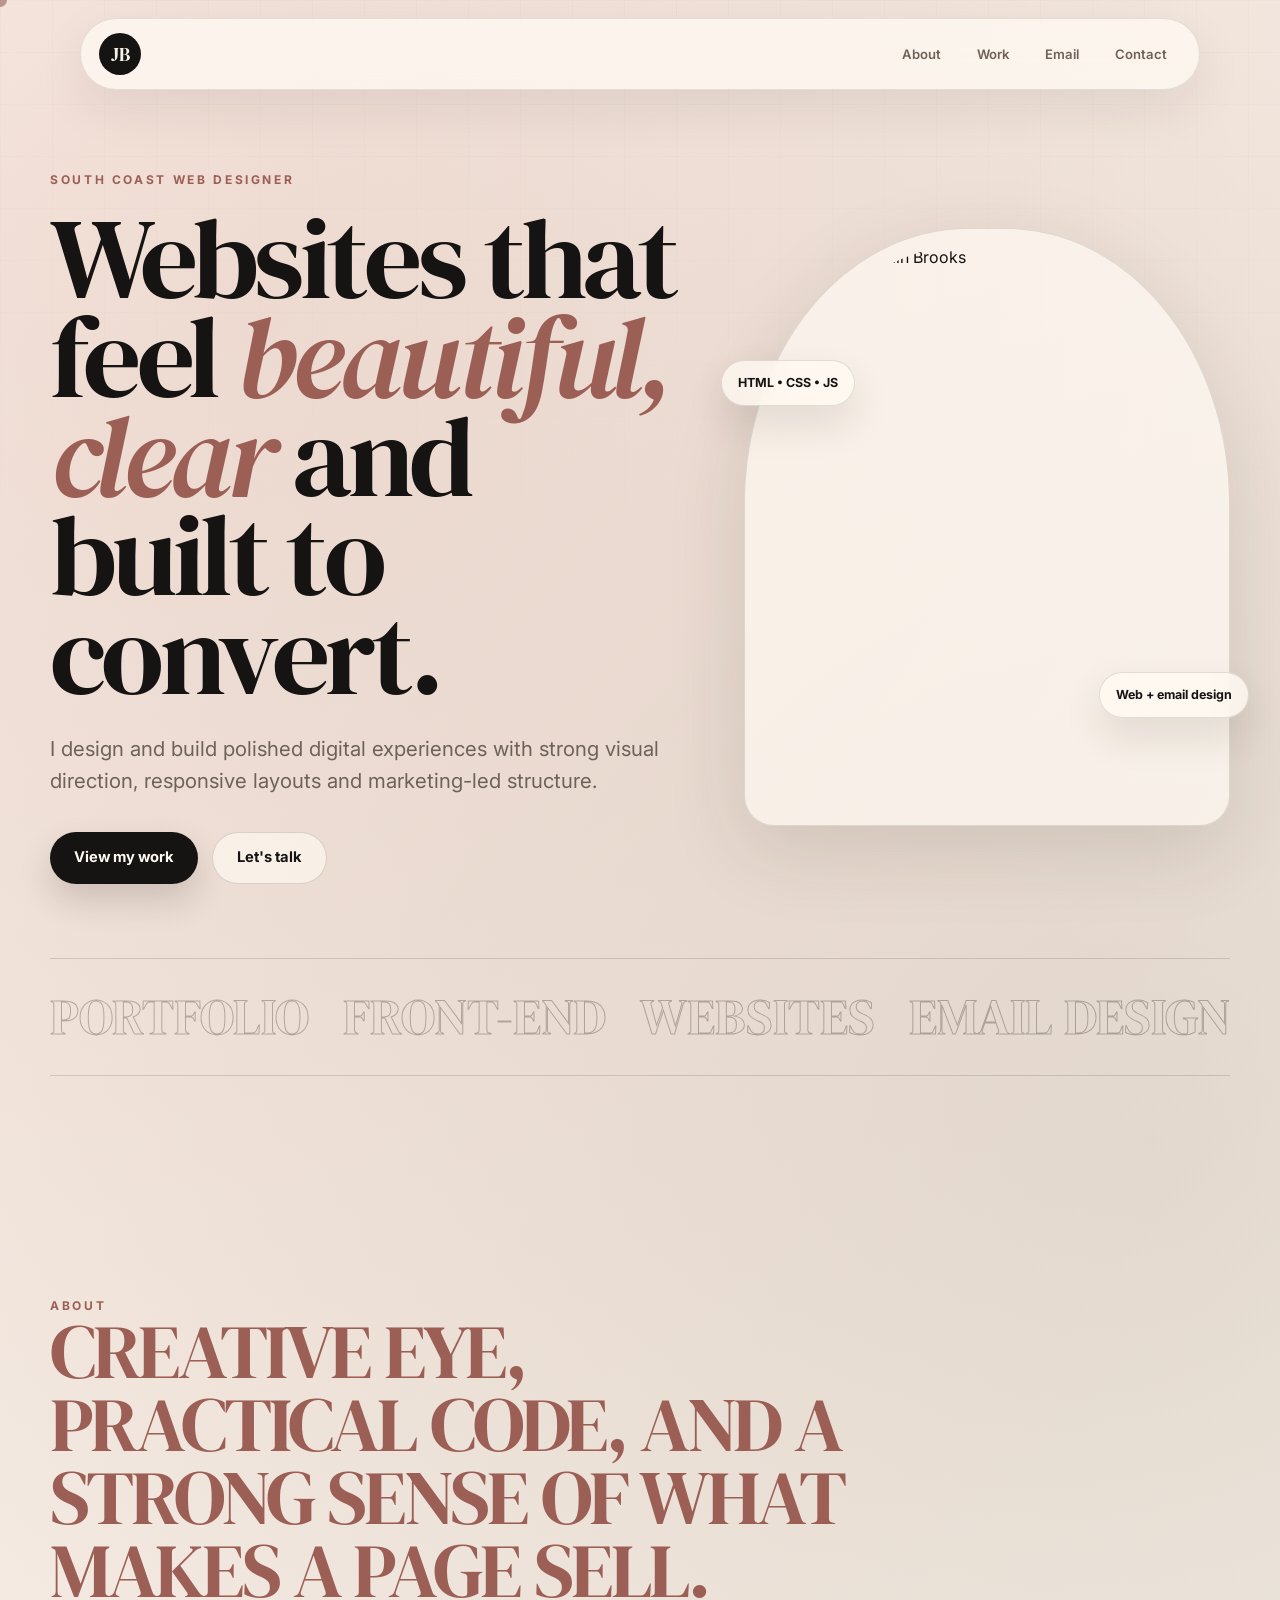
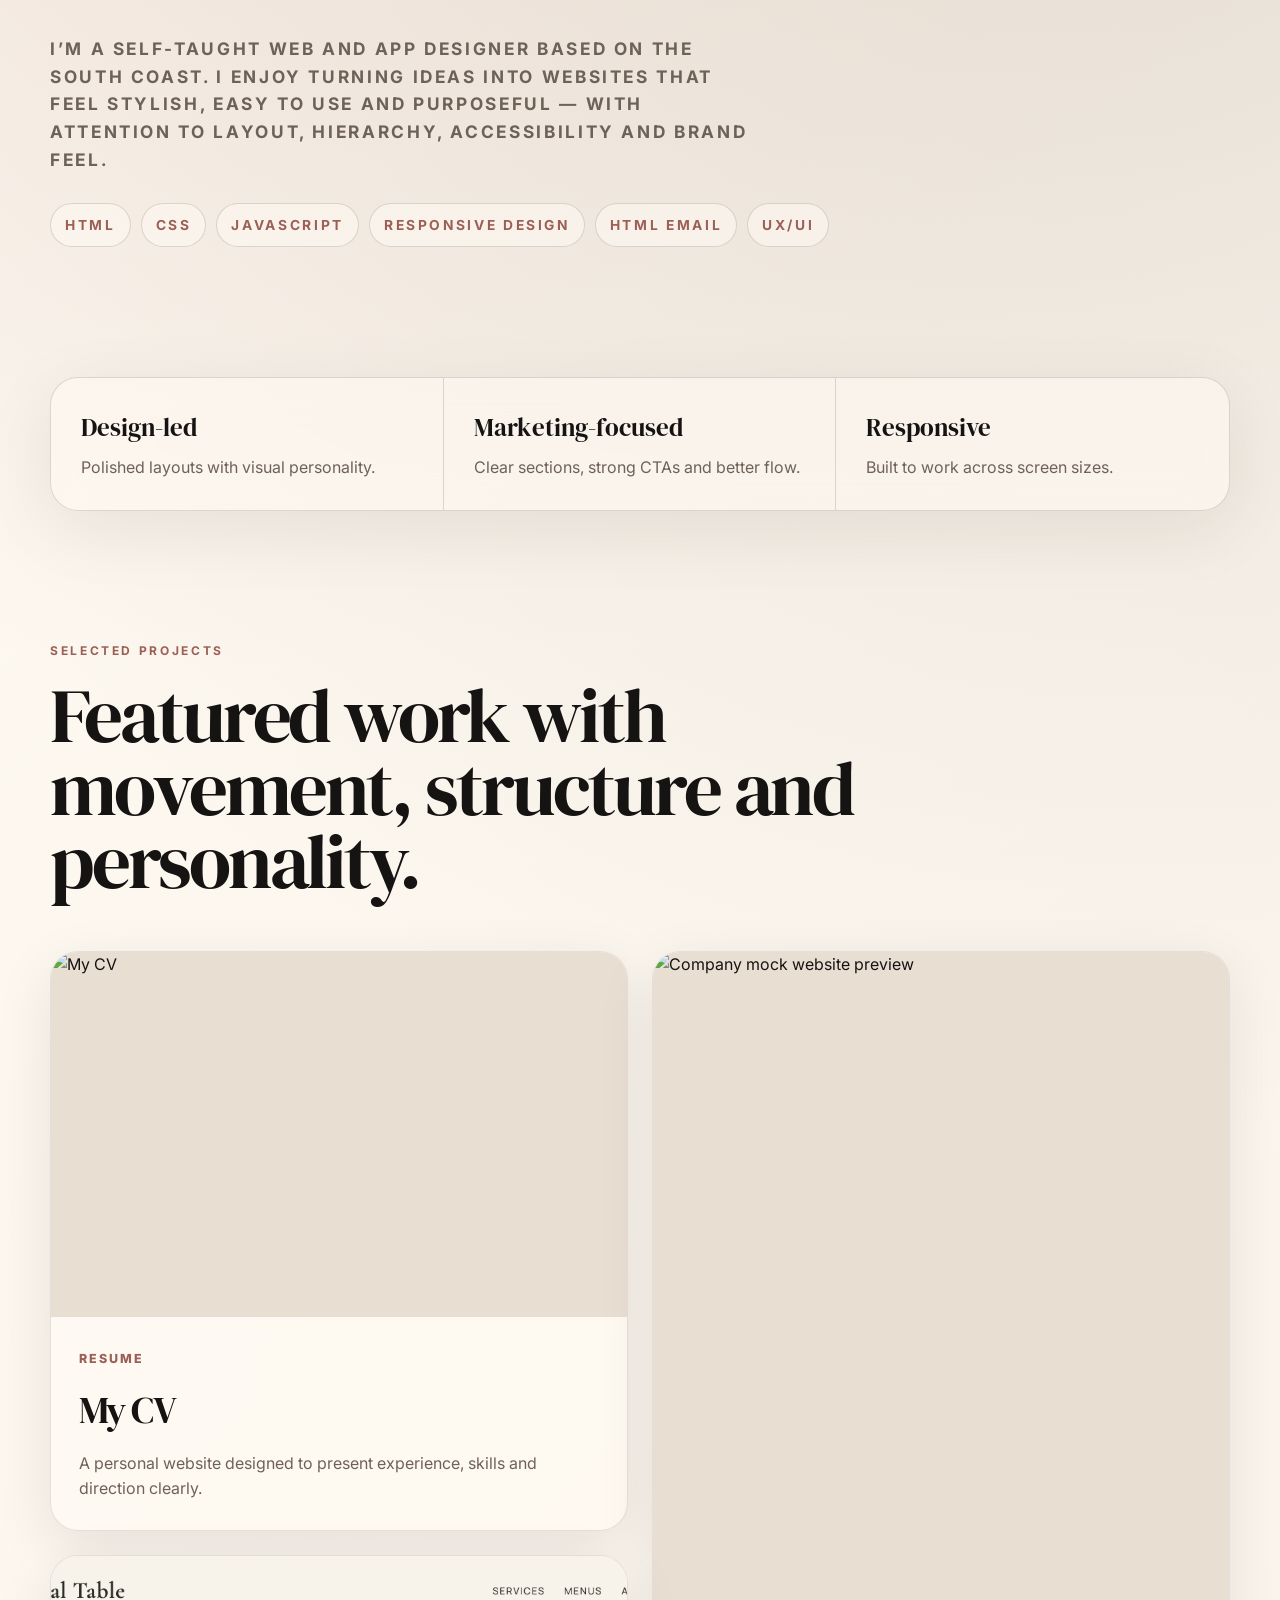
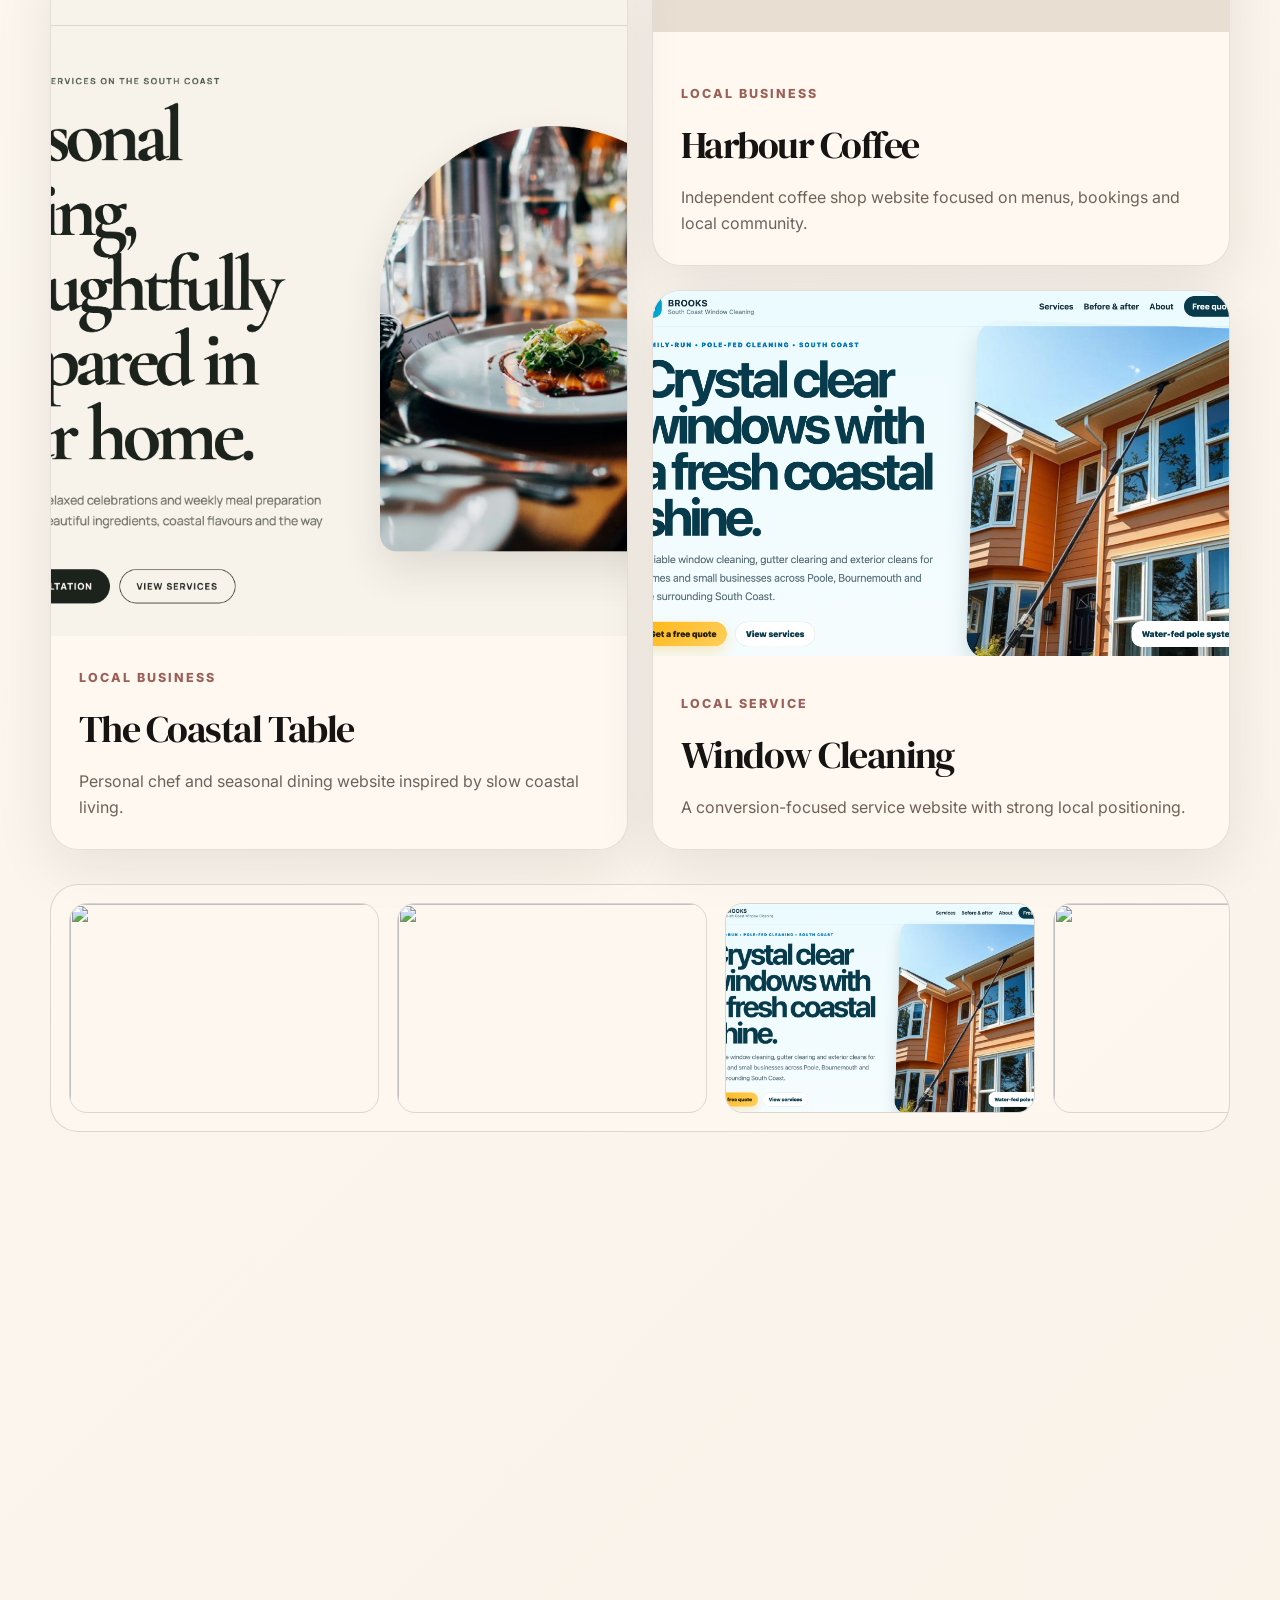
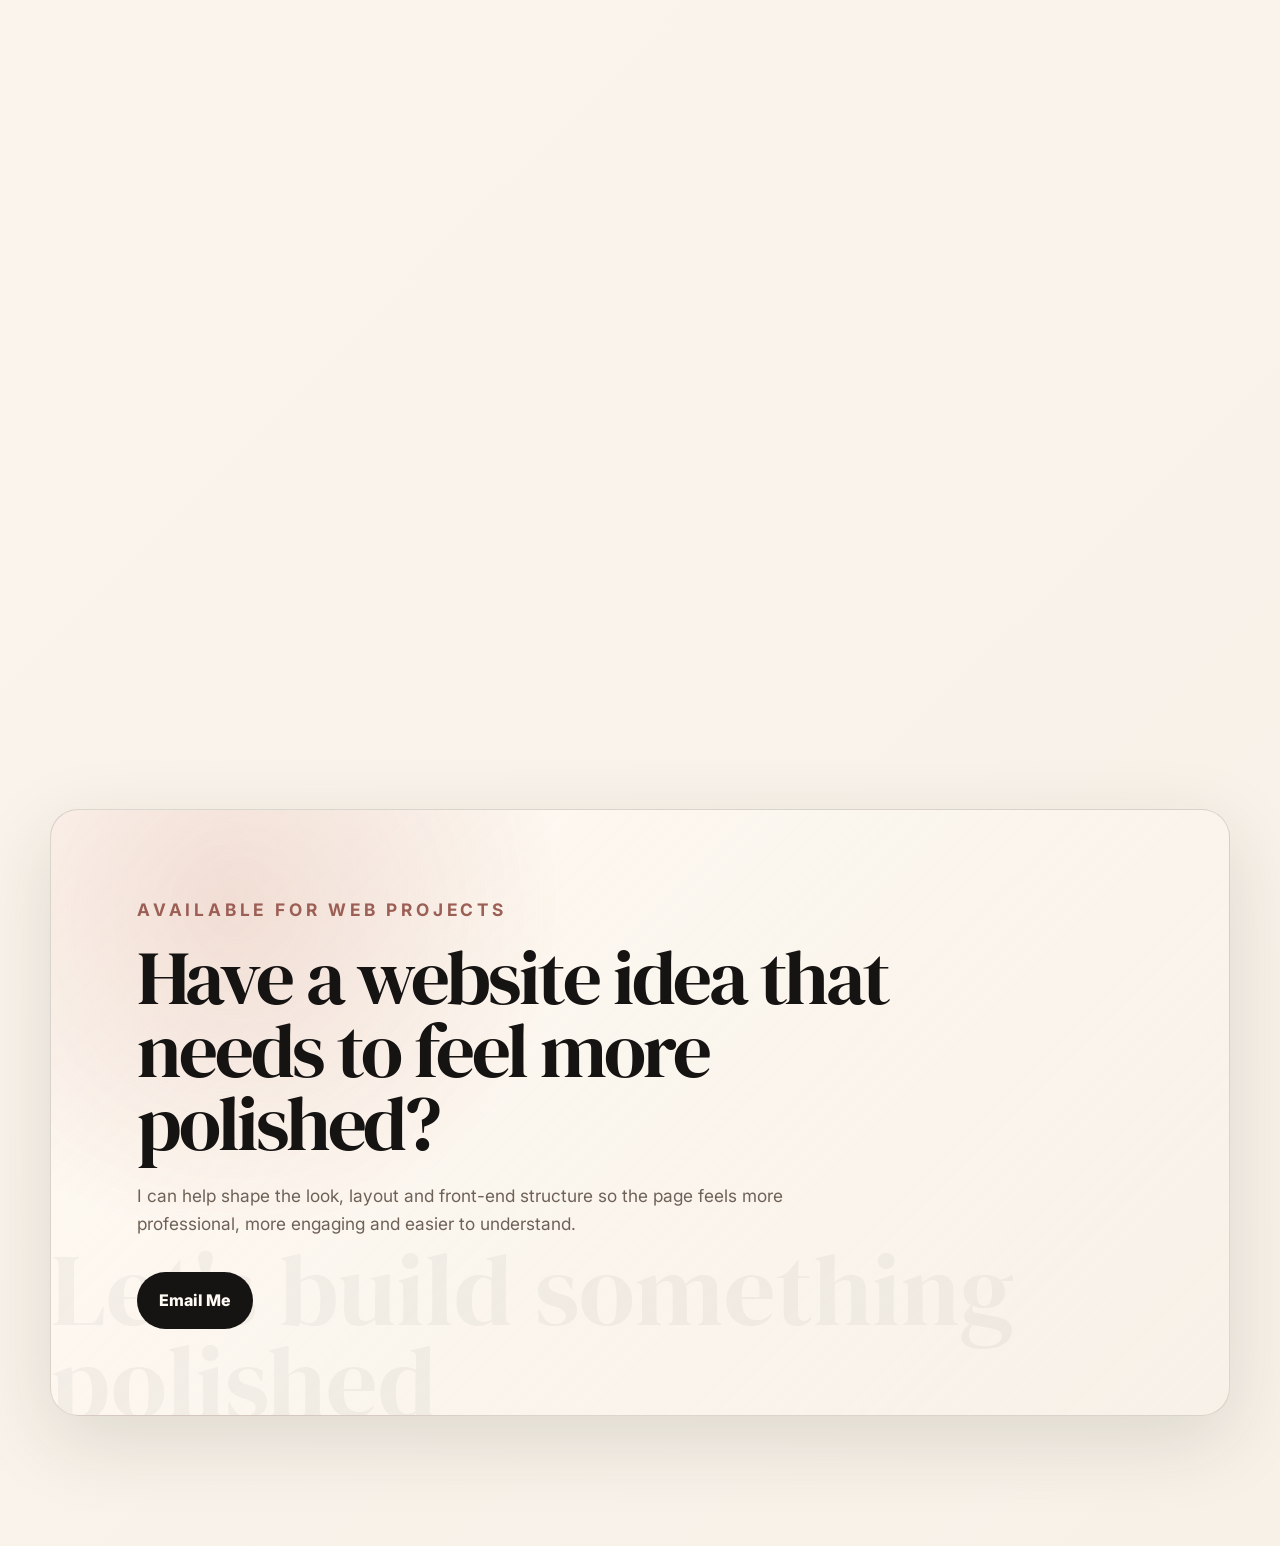
==== index.html @ 41370cec "Update index.html" ====
<!DOCTYPE html>
<html lang="en">
<head>
  <meta charset="UTF-8" />
  <meta name="viewport" content="width=device-width, initial-scale=1.0" />

  <title>Jasmin Brooks | Web & App Design Portfolio</title>
  <meta name="description" content="Jasmin Brooks is a South Coast based web and app designer creating polished, strategic websites, portfolios, HTML emails and digital experiences." />

  <link rel="preconnect" href="https://fonts.googleapis.com">
  <link rel="preconnect" href="https://fonts.gstatic.com" crossorigin>
  <link href="https://fonts.googleapis.com/css2?family=DM+Serif+Display:ital@0;1&family=Inter:wght@300;400;500;600;700&display=swap" rel="stylesheet">

  <link rel="stylesheet" href="styles.css" />
</head>

<body>
  <div class="cursor-dot" aria-hidden="true"></div>

  <header class="site-header">
    <a class="logo" href="#top">JB</a>

    <nav class="nav" aria-label="Main navigation">
      <a href="#about">About</a>
      <a href="#work">Work</a>
      <a href="#emails">Email</a>
      <a href="#contact">Contact</a>
    </nav>
  </header>

  <main id="top">

    <!-- HERO -->
    <section class="hero section">
      <div class="hero__copy reveal">
        <p class="eyebrow">South Coast web designer</p>

        <h1>
          Websites that feel
          <span>beautiful, clear</span>
          and built to convert.
        </h1>

        <p class="hero__intro">
          I design and build polished digital experiences with strong visual direction,
          responsive layouts and marketing-led structure.
        </p>

        <div class="hero__actions">
          <a class="btn btn--dark magnetic" href="#work">View my work</a>
          <a class="btn btn--light magnetic" href="#contact">Let's talk</a>
        </div>
      </div>

      <div class="hero__visual reveal">
        <div class="portrait-card tilt-card">
          <img src="JasminPortfolio.png" alt="Portrait of Jasmin Brooks">
          <div class="floating-note note-one">HTML • CSS • JS</div>
          <div class="floating-note note-two">Web + email design</div>
        </div>
      </div>

      <div class="hero-marquee" aria-hidden="true">
        <div class="marquee-track">
          <span>PORTFOLIO</span><span>FRONT-END</span><span>WEBSITES</span><span>EMAIL DESIGN</span>
          <span>PORTFOLIO</span><span>FRONT-END</span><span>WEBSITES</span><span>EMAIL DESIGN</span>
        </div>
      </div>
    </section>

    <!-- ABOUT -->
    <section class="about section" id="about">
      <div class="section-kicker reveal">About

        <div class="about__copy reveal">
          <h2>Creative eye, practical code, and a strong sense of what makes a page sell.</h2>
          <p>
            I’m a self-taught web and app designer based on the South Coast.
            I enjoy turning ideas into websites that feel stylish, easy to use and purposeful —
            with attention to layout, hierarchy, accessibility and brand feel.
          </p>

          <div class="skill-cloud" aria-label="Skills">
            <span>HTML</span>
            <span>CSS</span>
            <span>JavaScript</span>
            <span>Responsive Design</span>
            <span>HTML Email</span>
            <span>UX/UI</span>
          </div>
        </div>
      </div>
    </section>

    <!-- VALUE STRIP -->
    <section class="value-strip reveal" aria-label="Portfolio highlights">
      <div>
        <strong>Design-led</strong>
        <span>Polished layouts with visual personality.</span>
      </div>
      <div>
        <strong>Marketing-focused</strong>
        <span>Clear sections, strong CTAs and better flow.</span>
      </div>
      <div>
        <strong>Responsive</strong>
        <span>Built to work across screen sizes.</span>
      </div>
    </section>

    <!-- WORK -->
    <section class="work section" id="work">
      <div class="section-heading reveal">
        <p class="eyebrow">Selected Projects</p>
        <h2>Featured work with movement, structure and personality.</h2>
      </div>

      <div class="project-showcase">
        <a class="project-card reveal tilt-card" href="https://jasments.github.io/My-CV/" target="_blank" rel="noopener">
          <div class="project-card__image">
            <img src="MyCV.png" alt="My CV">
          </div>
          <div class="project-card__content">
            <span>Resume</span>
            <h3>My CV</h3>
            <p>A personal website designed to present experience, skills and direction clearly.</p>
          </div>
        </a>

    <a class="project-card project-card--wide reveal tilt-card" href="https://jasments.github.io/COFFEEshop/" target="_blank" rel="noopener">
          <div class="project-card__image">
            <img src="TheCommonRoom.png" alt="Company mock website preview">
          </div>
          <div class="project-card__content">
            <span>Local Business</span>
		 <h3>Harbour Coffee</h3>
              <p>Independent coffee shop website focused on menus, bookings and local community.</p>
          </div>
        </a>

        <a class="project-card project-card--wide reveal tilt-card" href="https://jasments.github.io/Private-Chef-/" target="_blank" rel="noopener">
          <div class="project-card__image">
            <img src="TheCoastalTable.png" alt="Company mock website preview">
          </div>
          <div class="project-card__content">
            <span>Local Business</span>
              <h3>The Coastal Table</h3>
              <p>Personal chef and seasonal dining website inspired by slow coastal living.</p>
          </div>
        </a>

        <a class="project-card reveal tilt-card" href="https://jasments.github.io/Windowcleaning/" target="_blank" rel="noopener">
          <div class="project-card__image">
            <img src="windowcleaning.png" alt="Window cleaning website preview">
          </div>
          <div class="project-card__content">
            <span>Local service</span>
            <h3>Window Cleaning</h3>
            <p>A conversion-focused service website with strong local positioning.</p>
          </div>
        </a>
      </div>

      <div class="work-slider reveal" aria-label="Scrolling project previews">
        <div class="work-track">
          <img src="MyCV.png" alt="">
          <img src="T&Swebsite.png" alt="">
          <img src="windowcleaning.png" alt="">
          <img src="privetchef.png" alt="">
          <img src="MyCV.png" alt="">
          <img src="T&Swebsite.png" alt="">
          <img src="windowcleaning.png" alt="">
          <img src="COFFEEshop.png" alt="">
        </div>
      </div>
    </section>

    <!-- EMAIL PORTFOLIO -->
    <section class="emails section" id="emails">
      <div class="section-heading reveal">
        <p class="eyebrow">Email Portfolio</p>
        <h2>Campaign-style email designs with visual hierarchy.</h2>
        <p>
          Conceptual HTML email designs created to show layout, promotional clarity,
          responsive thinking and marketing structure.
        </p>
      </div>

      <div class="email-tiles reveal">
        <button class="email-tile" data-full="email.png" aria-label="Open email preview 1">
          <img src="email.png" alt="Email preview 1">
        </button>
        <button class="email-tile" data-full="springemail.png" aria-label="Open email preview 2">
          <img src="springemail.png" alt="Email preview 2">
        </button>
        <button class="email-tile" data-full="charityemail.png" aria-label="Open email preview 3">
          <img src="charityemail.png" alt="Email preview 3">
        </button>
        <button class="email-tile" data-full="charityboat.png" aria-label="Open email preview 4">
          <img src="charityboat.png" alt="Email preview 4">
        </button>
      </div>
    </section>

    <!-- CONTACT -->
    <section class="contact section" id="contact">
      <div class="contact-card reveal">
        <p class="eyebrow">Available for web projects</p>
        <h2>Have a website idea that needs to feel more polished?</h2>
        <p>
          I can help shape the look, layout and front-end structure so the page feels more professional,
          more engaging and easier to understand.
        </p>

        <a class="contact-link magnetic" href="mailto:brookswebsitedeveloper@gmail.com">
          Email Me
        </a>
      </div>
    </section>

  </main>

  <!-- Modal -->
  <div class="modal" id="imgModal" aria-hidden="true">
    <div class="modal__backdrop" data-close></div>
    <div class="modal__panel" role="dialog" aria-modal="true" aria-label="Email preview">
      <button class="modal__close" data-close aria-label="Close">×</button>
      <img class="modal__img" id="modalImg" alt="Full email preview">
    </div>
  </div>

  <script src="app.js"></script>
</body>
</html>
---- styles.css ----
/* =========================
   JASMIN BROOKS PORTFOLIO
   Alive / interactive / polished
========================= */

:root {
  --cream: #f7f1e8;
  --cream-2: #fffaf3;
  --ink: #161313;
  --muted: #6e6258;
  --line: rgba(22, 19, 19, 0.14);
  --blush: #d8a99d;
  --rose: #9c5f55;
  --olive: #77735c;
  --shadow: 0 24px 80px rgba(49, 35, 26, 0.13);
  --radius: 28px;
}

* {
  box-sizing: border-box;
  margin: 0;
  padding: 0;
}

html {
  scroll-behavior: smooth;
}

body {
  min-height: 100vh;
  background:
    radial-gradient(circle at 20% 5%, rgba(216, 169, 157, .35), transparent 32%),
    radial-gradient(circle at 90% 18%, rgba(119, 115, 92, .18), transparent 30%),
    linear-gradient(135deg, var(--cream-2), var(--cream));
  color: var(--ink);
  font-family: Inter, system-ui, sans-serif;
  line-height: 1.6;
  overflow-x: hidden;
}

body::before {
  content: "";
  position: fixed;
  inset: 0;
  pointer-events: none;
  background-image:
    linear-gradient(rgba(22, 19, 19, 0.035) 1px, transparent 1px),
    linear-gradient(90deg, rgba(22, 19, 19, 0.035) 1px, transparent 1px);
  background-size: 52px 52px;
  mask-image: linear-gradient(to bottom, rgba(0,0,0,.4), transparent 65%);
  z-index: -1;
}

img {
  display: block;
  width: 100%;
}

a {
  color: inherit;
}

/* Header */

.site-header {
  position: fixed;
  top: 18px;
  left: 50%;
  z-index: 20;
  transform: translateX(-50%);
  width: min(1120px, calc(100% - 32px));
  display: flex;
  align-items: center;
  justify-content: space-between;
  padding: 14px 18px;
  border: 1px solid rgba(22, 19, 19, 0.1);
  border-radius: 999px;
  background: rgba(255, 250, 243, 0.74);
  backdrop-filter: blur(18px);
  box-shadow: 0 18px 50px rgba(38, 27, 20, 0.08);
}

.logo {
  width: 42px;
  height: 42px;
  display: grid;
  place-items: center;
  border-radius: 999px;
  background: var(--ink);
  color: var(--cream);
  text-decoration: none;
  font-family: "DM Serif Display", serif;
  font-size: 1.2rem;
}

.nav {
  display: flex;
  gap: 8px;
}

.nav a {
  text-decoration: none;
  font-size: .82rem;
  font-weight: 600;
  padding: 10px 14px;
  border-radius: 999px;
  color: var(--muted);
  transition: .25s ease;
}

.nav a:hover {
  color: var(--ink);
  background: rgba(22, 19, 19, 0.06);
}

/* Layout */

.section {
  width: min(1180px, calc(100% - 34px));
  margin: 0 auto;
  padding: 130px 0;
}

.eyebrow,
.section-kicker {
  text-transform: uppercase;
  letter-spacing: .22em;
  font-size: .75rem;
  font-weight: 700;
  color: var(--rose);
}

h1,
h2,
h3 {
  font-family: "DM Serif Display", serif;
  font-weight: 400;
  letter-spacing: -0.04em;
}

h2 {
  font-size: clamp(2.6rem, 6vw, 5.8rem);
  line-height: .95;
}

p {
  color: var(--muted);
}

/* Hero */

.hero {
  min-height: 100vh;
  display: grid;
  grid-template-columns: 1.08fr .82fr;
  gap: 54px;
  align-items: center;
  padding-top: 170px;
  padding-bottom: 90px;
  position: relative;
}

.hero h1 {
  max-width: 780px;
  margin: 20px 0 28px;
  font-size: clamp(4.2rem, 9vw, 9.2rem);
  line-height: .86;
}

.hero h1 span {
  color: var(--rose);
  font-style: italic;
}

.hero__intro {
  max-width: 610px;
  font-size: clamp(1.05rem, 1.6vw, 1.28rem);
}

.hero__actions {
  margin-top: 34px;
  display: flex;
  gap: 14px;
  flex-wrap: wrap;
}

.btn {
  display: inline-flex;
  align-items: center;
  justify-content: center;
  min-height: 52px;
  padding: 0 24px;
  border-radius: 999px;
  text-decoration: none;
  font-size: .92rem;
  font-weight: 700;
  transition: transform .25s ease, box-shadow .25s ease, background .25s ease;
}

.btn--dark {
  background: var(--ink);
  color: var(--cream-2);
  box-shadow: 0 16px 34px rgba(22, 19, 19, 0.16);
}

.btn--light {
  border: 1px solid var(--line);
  background: rgba(255, 250, 243, .64);
  color: var(--ink);
}

.btn:hover {
  transform: translateY(-3px);
}

.portrait-card {
  position: relative;
  padding: 16px;
  border-radius: 46% 46% 30px 30px;
  background: rgba(255, 250, 243, .7);
  border: 1px solid rgba(22, 19, 19, .12);
  box-shadow: var(--shadow);
.project-card:hover {
  transform: translateY(-6px);
  box-shadow: 0 28px 70px rgba(38, 27, 20, 0.13);
}
}

.portrait-card img {
  aspect-ratio: 4 / 5;
  object-fit: cover;
  border-radius: 46% 46% 22px 22px;
  filter: saturate(.92) contrast(1.02);
}

.floating-note {
  position: absolute;
  z-index: 2;
  padding: 12px 16px;
  border-radius: 999px;
  border: 1px solid rgba(22,19,19,.12);
  background: rgba(255, 250, 243, .78);
  backdrop-filter: blur(16px);
  box-shadow: 0 18px 40px rgba(38, 27, 20, 0.11);
  font-size: .78rem;
  font-weight: 700;
  color: var(--ink);
  animation: floaty 5s ease-in-out infinite;
}

.note-one {
  left: -24px;
  top: 22%;
}

.note-two {
  right: -20px;
  bottom: 18%;
  animation-delay: 1.2s;
}

@keyframes floaty {
  0%, 100% { transform: translateY(0); }
  50% { transform: translateY(-12px); }
}

.hero-marquee {
  grid-column: 1 / -1;
  overflow: hidden;
  border-block: 1px solid var(--line);
  margin-top: 20px;
}

.marquee-track {
  display: flex;
  width: max-content;
  gap: 34px;
  padding: 17px 0;
  animation: marquee 23s linear infinite;
}

.marquee-track span {
  font-family: "DM Serif Display", serif;
  font-size: clamp(1.8rem, 4vw, 3.6rem);
  color: #161313;
  -webkit-text-stroke: 1px rgba(22, 19, 19, .28);
  white-space: nowrap;
}

@keyframes marquee {
  to { transform: translateX(-50%); }
}

/* About */

.about-grid {
  display: grid;
  grid-template-columns: .7fr 1fr;
  align-items: center;
  gap: 60px;
  margin-top: 32px;
}

.about__image {
  border-radius: var(--radius);
  overflow: hidden;
  box-shadow: var(--shadow);
}

.about__image img {
  aspect-ratio: 4 / 5;
  object-fit: cover;
}

.about__copy h2 {
  max-width: 820px;
  margin-bottom: 28px;
}

.about__copy p {
  max-width: 720px;
  font-size: 1.08rem;
}

.skill-cloud {
  display: flex;
  gap: 10px;
  flex-wrap: wrap;
  margin-top: 30px;
}

.skill-cloud span {
  padding: 10px 14px;
  border: 1px solid var(--line);
  border-radius: 999px;
  background: rgba(255, 250, 243, .55);
  font-size: .86rem;
  font-weight: 700;
}

/* Value strip */

.value-strip {
  width: min(1180px, calc(100% - 34px));
  margin: 0 auto;
  display: grid;
  grid-template-columns: repeat(3, 1fr);
  border: 1px solid var(--line);
  border-radius: var(--radius);
  background: rgba(255,250,243,.54);
  backdrop-filter: blur(18px);
  box-shadow: 0 18px 70px rgba(38, 27, 20, 0.08);
  overflow: hidden;
}

.value-strip div {
  padding: 30px;
  border-right: 1px solid var(--line);
}

.value-strip div:last-child {
  border-right: 0;
}

.value-strip strong {
  display: block;
  margin-bottom: 7px;
  font-family: "DM Serif Display", serif;
  font-size: 1.55rem;
  font-weight: 400;
}

.value-strip span {
  color: var(--muted);
}

/* Work */

.section-heading {
  display: grid;
  gap: 18px;
  max-width: 820px;
  margin-bottom: 54px;
}

.section-heading p:not(.eyebrow) {
  max-width: 680px;
  font-size: 1.05rem;
}

.project-showcase {
  display: grid;
  grid-template-columns: 1fr 1fr;
  gap: 24px;
}

.project-card {
  min-height: 560px;
  display: flex;
  flex-direction: column;
  justify-content: space-between;
  overflow: hidden;
  border-radius: var(--radius);
  border: 1px solid rgba(22, 19, 19, .11);
  background: rgba(255,250,243,.72);
  box-shadow: 0 18px 60px rgba(38, 27, 20, 0.09);
  text-decoration: none;
  transition: transform .35s ease, box-shadow .35s ease;
  transform-style: preserve-3d;
}

.project-card--wide {
  grid-row: span 2;
}

.project-card:hover {
  transform: translateY(-8px);
  box-shadow: 0 34px 90px rgba(38, 27, 20, 0.16);
}

.project-card__image {
  height: 365px;
  overflow: hidden;
  background: #e9ded2;
}

.project-card--wide .project-card__image {
  height: 680px;
}

.project-card__image img {
  height: 100%;
  object-fit: cover;
  transition: transform .7s ease;
}

.project-card:hover img {
  transform: scale(1.05);
}

.project-card__content {
  padding: 28px;
}

.project-card__content span {
  display: inline-block;
  margin-bottom: 10px;
  color: var(--rose);
  font-size: .78rem;
  font-weight: 800;
  text-transform: uppercase;
  letter-spacing: .16em;
}

.project-card__content h3 {
  font-size: clamp(2rem, 3vw, 3rem);
  margin-bottom: 10px;
}

.work-slider {
  margin-top: 34px;
  overflow: hidden;
  border-radius: var(--radius);
  border: 1px solid var(--line);
  background: rgba(255,250,243,.5);
}

.work-track {
  display: flex;
  gap: 18px;
  width: max-content;
  padding: 18px;
  animation: slideWork 26s linear infinite;
}

.work-slider:hover .work-track {
  animation-play-state: paused;
}

.work-track img {
  width: 310px;
  height: 210px;
  object-fit: cover;
  border-radius: 18px;
  border: 1px solid var(--line);
}

@keyframes slideWork {
  to { transform: translateX(-50%); }
}

/* Email */

.email-tiles {
  display: grid;
  grid-template-columns: repeat(4, 1fr);
  gap: 18px;
}

.email-tile {
  border: 0;
  cursor: pointer;
  padding: 0;
  border-radius: 24px;
  overflow: hidden;
  background: transparent;
  box-shadow: 0 18px 54px rgba(38, 27, 20, 0.1);
  transition: transform .3s ease, box-shadow .3s ease;
}

.email-tile:hover {
  transform: translateY(-8px) rotate(-1deg);
  box-shadow: 0 30px 80px rgba(38, 27, 20, 0.16);
}

.email-tile img {
  aspect-ratio: 3 / 4;
  object-fit: cover;
}

/* Contact */

.contact-card {
  position: relative;
  overflow: hidden;
  padding: clamp(34px, 7vw, 86px);
  border-radius: var(--radius);
  border: 1px solid var(--line);
  background:
    radial-gradient(circle at 15% 15%, rgba(216, 169, 157, .34), transparent 30%),
    linear-gradient(135deg, rgba(255,250,243,.86), rgba(247,241,232,.58));
  box-shadow: var(--shadow);
}

.contact-card::after {
  content: "Let's build something polished";
  position: absolute;
  right: -20px;
  bottom: -12px;
  font-family: "DM Serif Display", serif;
  font-size: clamp(3rem, 8vw, 8rem);
  line-height: .9;
  color: rgba(22,19,19,.045);
  pointer-events: none;
}

.contact-card h2 {
  max-width: 850px;
  margin: 18px 0 22px;
}

.contact-card p {
  max-width: 680px;
  font-size: 1.08rem;
}

.contact-link {
  position: relative;
  z-index: 2;
  display: inline-flex;
  margin-top: 34px;
  color: var(--cream-2);
  background: var(--ink);
  border-radius: 999px;
  padding: 16px 22px;
  text-decoration: none;
  font-weight: 800;
}

/* Modal */

.modal {
  position: fixed;
  inset: 0;
  z-index: 50;
  display: none;
  place-items: center;
  padding: 24px;
}

.modal.is-open {
  display: grid;
}

.modal__backdrop {
  position: absolute;
  inset: 0;
  background: rgba(16, 13, 11, .76);
  backdrop-filter: blur(12px);
}

.modal__panel {
  position: relative;
  z-index: 1;
  width: min(720px, 100%);
  max-height: 88vh;
  overflow: auto;
  border-radius: 24px;
  background: var(--cream-2);
  padding: 14px;
}

.modal__close {
  position: sticky;
  top: 8px;
  margin-left: auto;
  display: grid;
  place-items: center;
  width: 42px;
  height: 42px;
  border: 0;
  border-radius: 999px;
  background: var(--ink);
  color: white;
  cursor: pointer;
  font-size: 1.3rem;
}

.modal__img {
  border-radius: 18px;
}

/* Interaction effects */

.reveal {
  opacity: 0;
  transform: translateY(34px);
  transition: opacity .75s ease, transform .75s ease;
}

.reveal.is-visible {
  opacity: 1;
  transform: translateY(0);
}

.cursor-dot {
  position: fixed;
  z-index: 100;
  width: 14px;
  height: 14px;
  border-radius: 999px;
  background: var(--rose);
  pointer-events: none;
  transform: translate(-50%, -50%);
  opacity: .55;
  mix-blend-mode: multiply;
}

/* Responsive */

@media (max-width: 900px) {
  .cursor-dot {
    display: none;
  }

  .site-header {
    top: 10px;
  }

  .nav {
    gap: 2px;
  }

  .nav a {
    font-size: .75rem;
    padding: 8px 9px;
  }

  .hero,
  .about-grid,
  .project-showcase,
  .value-strip {
    grid-template-columns: 1fr;
  }

  .hero {
    padding-top: 140px;
  }

  .note-one,
  .note-two {
    left: 18px;
    right: auto;
  }

  .project-card--wide {
    grid-row: auto;
  }

  .project-card,
  .project-card--wide {
    min-height: auto;
  }

  .project-card__image,
  .project-card--wide .project-card__image {
    height: 360px;
  }

  .email-tiles {
    grid-template-columns: repeat(2, 1fr);
  }

  .value-strip div {
    border-right: 0;
    border-bottom: 1px solid var(--line);
  }

  .value-strip div:last-child {
    border-bottom: 0;
  }
}

@media (max-width: 560px) {
  .section {
    width: min(100% - 24px, 1180px);
    padding: 90px 0;
  }

  .hero h1 {
    font-size: clamp(3.2rem, 18vw, 5.4rem);
  }

  .hero__actions {
    flex-direction: column;
  }

  .btn,
  .contact-link {
    width: 100%;
  }

  .email-tiles {
    grid-template-columns: 1fr;
  }

  .work-track img {
    width: 240px;
    height: 170px;
  }
}

@media (prefers-reduced-motion: reduce) {
  *,
  *::before,
  *::after {
    animation: none !important;
    transition: none !important;
    scroll-behavior: auto !important;
  }

}
  line-height: 1.6;
  overflow-x: hidden;
}

body::before {
  content: "";
  position: fixed;
  inset: 0;
  pointer-events: none;
  background-image:
    linear-gradient(rgba(22, 19, 19, 0.035) 1px, transparent 1px),
    linear-gradient(90deg, rgba(22, 19, 19, 0.035) 1px, transparent 1px);
  background-size: 52px 52px;
  mask-image: linear-gradient(to bottom, rgba(0,0,0,.4), transparent 65%);
  z-index: -1;
}

img {
  display: block;
  width: 100%;
}

a {
  color: inherit;
}

/* Header */

.site-header {
  position: fixed;
  top: 18px;
  left: 50%;
  z-index: 20;
  transform: translateX(-50%);
  width: min(1120px, calc(100% - 32px));
  display: flex;
  align-items: center;
  justify-content: space-between;
  padding: 14px 18px;
  border: 1px solid rgba(22, 19, 19, 0.1);
  border-radius: 999px;
  background: rgba(255, 250, 243, 0.74);
  backdrop-filter: blur(18px);
  box-shadow: 0 18px 50px rgba(38, 27, 20, 0.08);
}

.logo {
  width: 42px;
  height: 42px;
  display: grid;
  place-items: center;
  border-radius: 999px;
  background: var(--ink);
  color: var(--cream);
  text-decoration: none;
  font-family: "DM Serif Display", serif;
  font-size: 1.2rem;
}

.nav {
  display: flex;
  gap: 8px;
}

.nav a {
  text-decoration: none;
  font-size: .82rem;
  font-weight: 600;
  padding: 10px 14px;
  border-radius: 999px;
  color: var(--muted);
  transition: .25s ease;
}

.nav a:hover {
  color: var(--ink);
  background: rgba(22, 19, 19, 0.06);
}

/* Layout */

.section {
  width: min(1180px, calc(100% - 34px));
  margin: 0 auto;
  padding: 130px 0;
}

.eyebrow,
.section-kicker {
  text-transform: uppercase;
  letter-spacing: .22em;
  font-size: .75rem;
  font-weight: 700;
  color: var(--rose);
}

h1,
h2,
h3 {
  font-family: "DM Serif Display", serif;
  font-weight: 400;
  letter-spacing: -0.04em;
}

h2 {
  font-size: clamp(2.6rem, 6vw, 5.8rem);
  line-height: .95;
}

p {
  color: var(--muted);
}

/* Hero */

.hero {
  min-height: 100vh;
  display: grid;
  grid-template-columns: 1.08fr .82fr;
  gap: 54px;
  align-items: center;
  padding-top: 170px;
  padding-bottom: 90px;
  position: relative;
}

.hero h1 {
  max-width: 780px;
  margin: 20px 0 28px;
  font-size: clamp(4.2rem, 9vw, 9.2rem);
  line-height: .86;
}

.hero h1 span {
  color: var(--rose);
  font-style: italic;
}

.hero__intro {
  max-width: 610px;
  font-size: clamp(1.05rem, 1.6vw, 1.28rem);
}

.hero__actions {
  margin-top: 34px;
  display: flex;
  gap: 14px;
  flex-wrap: wrap;
}

.btn {
  display: inline-flex;
  align-items: center;
  justify-content: center;
  min-height: 52px;
  padding: 0 24px;
  border-radius: 999px;
  text-decoration: none;
  font-size: .92rem;
  font-weight: 700;
  transition: transform .25s ease, box-shadow .25s ease, background .25s ease;
}

.btn--dark {
  background: var(--ink);
  color: var(--cream-2);
  box-shadow: 0 16px 34px rgba(22, 19, 19, 0.16);
}

.btn--light {
  border: 1px solid var(--line);
  background: rgba(255, 250, 243, .64);
  color: var(--ink);
}

.btn:hover {
  transform: translateY(-3px);
}

.portrait-card {
  position: relative;
  padding: 16px;
  border-radius: 46% 46% 30px 30px;
  background: rgba(255, 250, 243, .7);
  border: 1px solid rgba(22, 19, 19, .12);
  box-shadow: var(--shadow);
  transform-style: preserve-3d;
}

.portrait-card img {
  aspect-ratio: 4 / 5;
  object-fit: cover;
  border-radius: 46% 46% 22px 22px;
  filter: saturate(.92) contrast(1.02);
}

.floating-note {
  position: absolute;
  z-index: 2;
  padding: 12px 16px;
  border-radius: 999px;
  border: 1px solid rgba(22,19,19,.12);
  background: rgba(255, 250, 243, .78);
  backdrop-filter: blur(16px);
  box-shadow: 0 18px 40px rgba(38, 27, 20, 0.11);
  font-size: .78rem;
  font-weight: 700;
  color: var(--ink);
  animation: floaty 5s ease-in-out infinite;
}

.note-one {
  left: -24px;
  top: 22%;
}

.note-two {
  right: -20px;
  bottom: 18%;
  animation-delay: 1.2s;
}

@keyframes floaty {
  0%, 100% { transform: translateY(0); }
  50% { transform: translateY(-12px); }
}

.hero-marquee {
  grid-column: 1 / -1;
  overflow: hidden;
  border-block: 1px solid var(--line);
  margin-top: 20px;
}

.marquee-track {
  display: flex;
  width: max-content;
  gap: 34px;
  padding: 17px 0;
  animation: marquee 23s linear infinite;
}

.marquee-track span {
  font-family: "DM Serif Display", serif;
  font-size: clamp(1.8rem, 4vw, 3.6rem);
  color: transparent;
  -webkit-text-stroke: 1px rgba(22, 19, 19, .28);
  white-space: nowrap;
}

@keyframes marquee {
  to { transform: translateX(-50%); }
}

/* About */

.about-grid {
  display: grid;
  grid-template-columns: .7fr 1fr;
  align-items: center;
  gap: 60px;
  margin-top: 32px;
}

.about__image {
  border-radius: var(--radius);
  overflow: hidden;
  box-shadow: var(--shadow);
}

.about__image img {
  aspect-ratio: 4 / 5;
  object-fit: cover;
}

.about__copy h2 {
  max-width: 820px;
  margin-bottom: 28px;
}

.about__copy p {
  max-width: 720px;
  font-size: 1.08rem;
}

.skill-cloud {
  display: flex;
  gap: 10px;
  flex-wrap: wrap;
  margin-top: 30px;
}

.skill-cloud span {
  padding: 10px 14px;
  border: 1px solid var(--line);
  border-radius: 999px;
  background: rgba(255, 250, 243, .55);
  font-size: .86rem;
  font-weight: 700;
}

/* Value strip */

.value-strip {
  width: min(1180px, calc(100% - 34px));
  margin: 0 auto;
  display: grid;
  grid-template-columns: repeat(3, 1fr);
  border: 1px solid var(--line);
  border-radius: var(--radius);
  background: rgba(255,250,243,.54);
  backdrop-filter: blur(18px);
  box-shadow: 0 18px 70px rgba(38, 27, 20, 0.08);
  overflow: hidden;
}

.value-strip div {
  padding: 30px;
  border-right: 1px solid var(--line);
}

.value-strip div:last-child {
  border-right: 0;
}

.value-strip strong {
  display: block;
  margin-bottom: 7px;
  font-family: "DM Serif Display", serif;
  font-size: 1.55rem;
  font-weight: 400;
}

.value-strip span {
  color: var(--muted);
}

/* Work */

.section-heading {
  display: grid;
  gap: 18px;
  max-width: 820px;
  margin-bottom: 54px;
}

.section-heading p:not(.eyebrow) {
  max-width: 680px;
  font-size: 1.05rem;
}

.project-showcase {
  display: grid;
  grid-template-columns: 1fr 1fr;
  gap: 24px;
}

.project-card {
  min-height: 560px;
  display: flex;
  flex-direction: column;
  justify-content: space-between;
  overflow: hidden;
  border-radius: var(--radius);
  border: 1px solid rgba(22, 19, 19, .11);
  background: rgba(255,250,243,.72);
  box-shadow: 0 18px 60px rgba(38, 27, 20, 0.09);
  text-decoration: none;
  transition: transform .35s ease, box-shadow .35s ease;
  transform-style: preserve-3d;
}

.project-card--wide {
  grid-row: span 2;
}

.project-card:hover {
  transform: translateY(-8px);
  box-shadow: 0 34px 90px rgba(38, 27, 20, 0.16);
}

.project-card__image {
  height: 365px;
  overflow: hidden;
  background: #e9ded2;
}

.project-card--wide .project-card__image {
  height: 680px;
}

.project-card__image img {
  height: 100%;
  object-fit: cover;
  transition: transform .7s ease;
}

.project-card:hover img {
  transform: scale(1.05);
}

.project-card__content {
  padding: 28px;
}

.project-card__content span {
  display: inline-block;
  margin-bottom: 10px;
  color: var(--rose);
  font-size: .78rem;
  font-weight: 800;
  text-transform: uppercase;
  letter-spacing: .16em;
}

.project-card__content h3 {
  font-size: clamp(2rem, 3vw, 3rem);
  margin-bottom: 10px;
}

.work-slider {
  margin-top: 34px;
  overflow: hidden;
  border-radius: var(--radius);
  border: 1px solid var(--line);
  background: rgba(255,250,243,.5);
}

.work-track {
  display: flex;
  gap: 18px;
  width: max-content;
  padding: 18px;
  animation: slideWork 26s linear infinite;
}

.work-slider:hover .work-track {
  animation-play-state: paused;
}

.work-track img {
  width: 310px;
  height: 210px;
  object-fit: cover;
  border-radius: 18px;
  border: 1px solid var(--line);
}

@keyframes slideWork {
  to { transform: translateX(-50%); }
}

/* Email */

.email-tiles {
  display: grid;
  grid-template-columns: repeat(4, 1fr);
  gap: 18px;
}

.email-tile {
  border: 0;
  cursor: pointer;
  padding: 0;
  border-radius: 24px;
  overflow: hidden;
  background: transparent;
  box-shadow: 0 18px 54px rgba(38, 27, 20, 0.1);
  transition: transform .3s ease, box-shadow .3s ease;
}

.email-tile:hover {
  transform: translateY(-8px) rotate(-1deg);
  box-shadow: 0 30px 80px rgba(38, 27, 20, 0.16);
}

.email-tile img {
  aspect-ratio: 3 / 4;
  object-fit: cover;
}

/* Contact */

.contact-card {
  position: relative;
  overflow: hidden;
  padding: clamp(34px, 7vw, 86px);
  border-radius: var(--radius);
  border: 1px solid var(--line);
  background:
    radial-gradient(circle at 15% 15%, rgba(216, 169, 157, .34), transparent 30%),
    linear-gradient(135deg, rgba(255,250,243,.86), rgba(247,241,232,.58));
  box-shadow: var(--shadow);
}

.contact-card::after {
  content: "Let's build something polished";
  position: absolute;
  right: -20px;
  bottom: -12px;
  font-family: "DM Serif Display", serif;
  font-size: clamp(3rem, 8vw, 8rem);
  line-height: .9;
  color: rgba(22,19,19,.045);
  pointer-events: none;
}

.contact-card h2 {
  max-width: 850px;
  margin: 18px 0 22px;
}

.contact-card p {
  max-width: 680px;
  font-size: 1.08rem;
}

.contact-link {
  position: relative;
  z-index: 2;
  display: inline-flex;
  margin-top: 34px;
  color: var(--cream-2);
  background: var(--ink);
  border-radius: 999px;
  padding: 16px 22px;
  text-decoration: none;
  font-weight: 800;
}

/* Modal */

.modal {
  position: fixed;
  inset: 0;
  z-index: 50;
  display: none;
  place-items: center;
  padding: 24px;
}

.modal.is-open {
  display: grid;
}

.modal__backdrop {
  position: absolute;
  inset: 0;
  background: rgba(16, 13, 11, .76);
  backdrop-filter: blur(12px);
}

.modal__panel {
  position: relative;
  z-index: 1;
  width: min(720px, 100%);
  max-height: 88vh;
  overflow: auto;
  border-radius: 24px;
  background: var(--cream-2);
  padding: 14px;
}

.modal__close {
  position: sticky;
  top: 8px;
  margin-left: auto;
  display: grid;
  place-items: center;
  width: 42px;
  height: 42px;
  border: 0;
  border-radius: 999px;
  background: var(--ink);
  color: white;
  cursor: pointer;
  font-size: 1.3rem;
}

.modal__img {
  border-radius: 18px;
}

/* Interaction effects */

.reveal {
  opacity: 0;
  transform: translateY(34px);
  transition: opacity .75s ease, transform .75s ease;
}

.reveal.is-visible {
  opacity: 1;
  transform: translateY(0);
}

.cursor-dot {
  position: fixed;
  z-index: 100;
  width: 14px;
  height: 14px;
  border-radius: 999px;
  background: var(--rose);
  pointer-events: none;
  transform: translate(-50%, -50%);
  opacity: .55;
  mix-blend-mode: multiply;
}

/* Responsive */

@media (max-width: 900px) {
  .cursor-dot {
    display: none;
  }

  .site-header {
    top: 10px;
  }

  .nav {
    gap: 2px;
  }

  .nav a {
    font-size: .75rem;
    padding: 8px 9px;
  }

  .hero,
  .about-grid,
  .project-showcase,
  .value-strip {
    grid-template-columns: 1fr;
  }

  .hero {
    padding-top: 140px;
  }

  .note-one,
  .note-two {
    left: 18px;
    right: auto;
  }

  .project-card--wide {
    grid-row: auto;
  }

  .project-card,
  .project-card--wide {
    min-height: auto;
  }

  .project-card__image,
  .project-card--wide .project-card__image {
    height: 360px;
  }

  .email-tiles {
    grid-template-columns: repeat(2, 1fr);
  }

  .value-strip div {
    border-right: 0;
    border-bottom: 1px solid var(--line);
  }

  .value-strip div:last-child {
    border-bottom: 0;
  }
}

@media (max-width: 560px) {
  .section {
    width: min(100% - 24px, 1180px);
    padding: 90px 0;
  }

  .hero h1 {
    font-size: clamp(3.2rem, 18vw, 5.4rem);
  }

  .hero__actions {
    flex-direction: column;
  }

  .btn,
  .contact-link {
    width: 100%;
  }

  .email-tiles {
    grid-template-columns: 1fr;
  }

  .work-track img {
    width: 240px;
    height: 170px;
  }
}

@media (prefers-reduced-motion: reduce) {
  *,
  *::before,
  *::after {
    animation: none !important;
    transition: none !important;
    scroll-behavior: auto !important;
  }
}
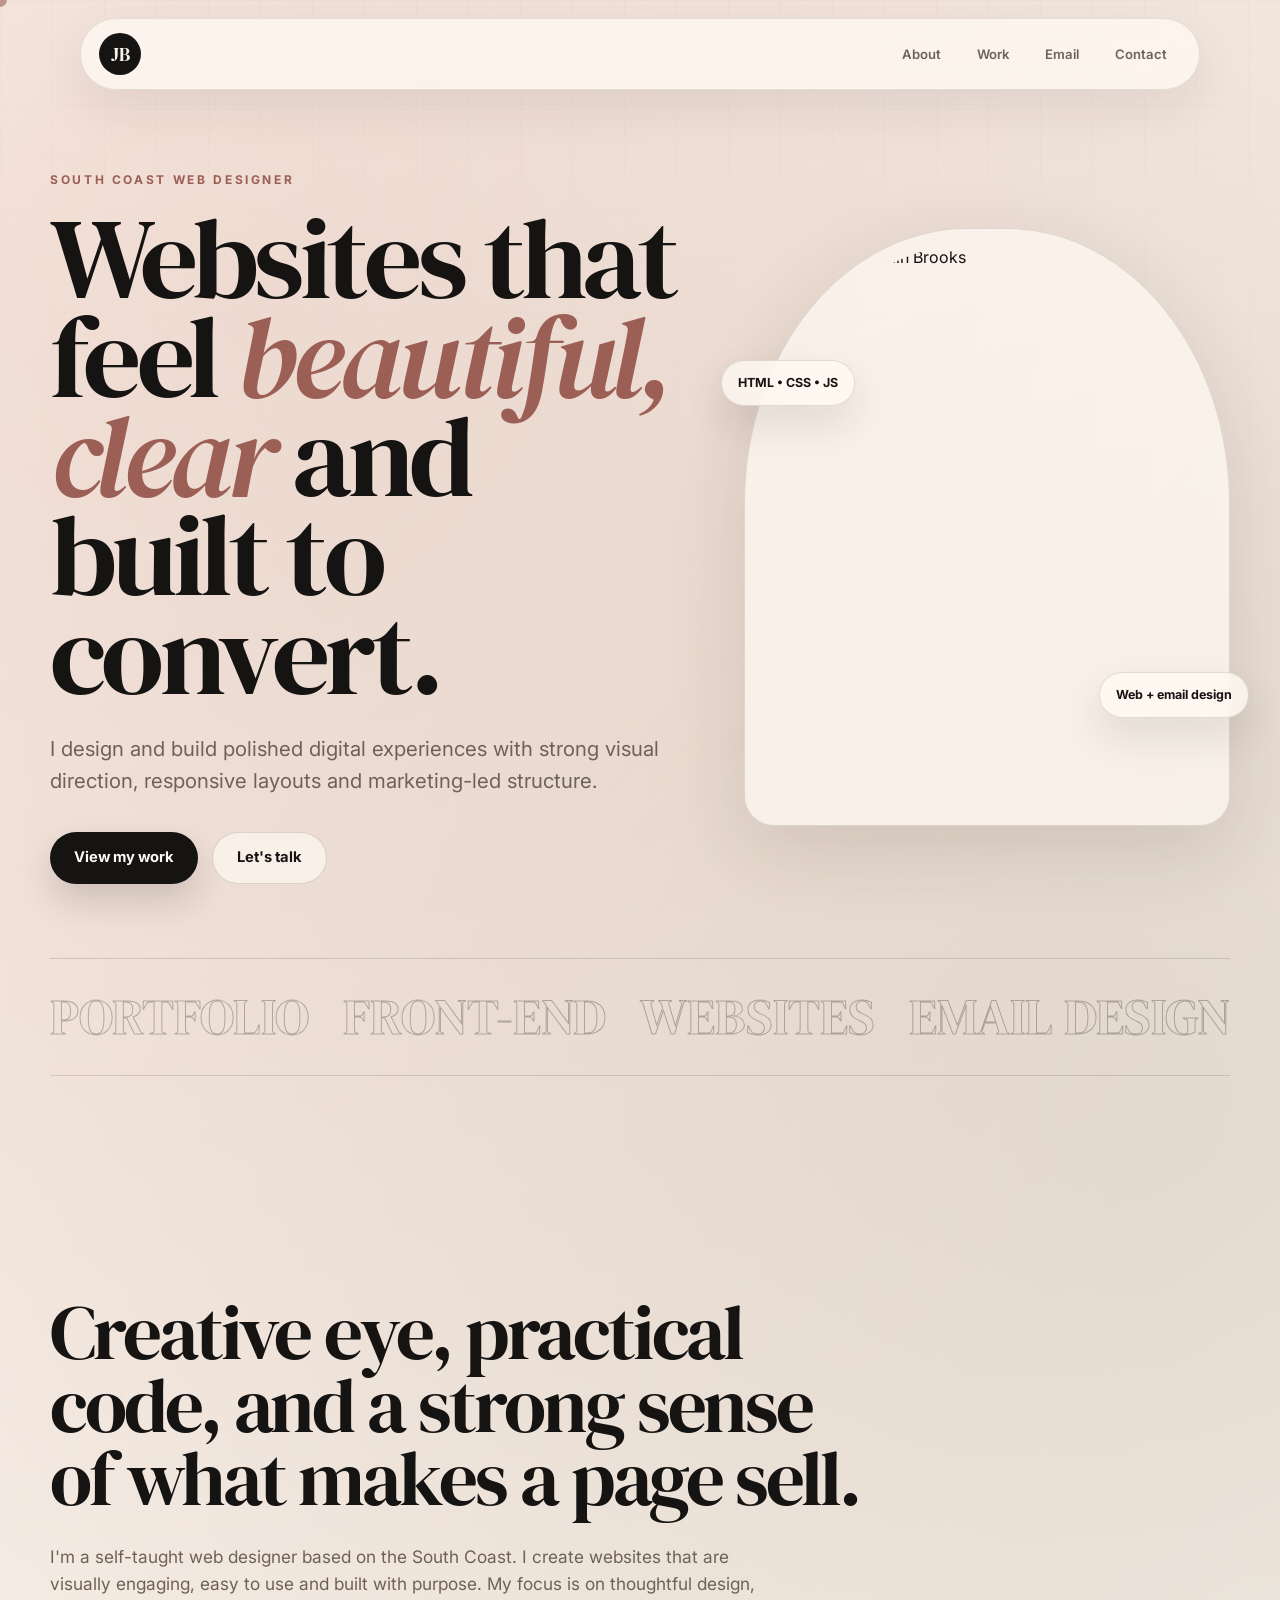
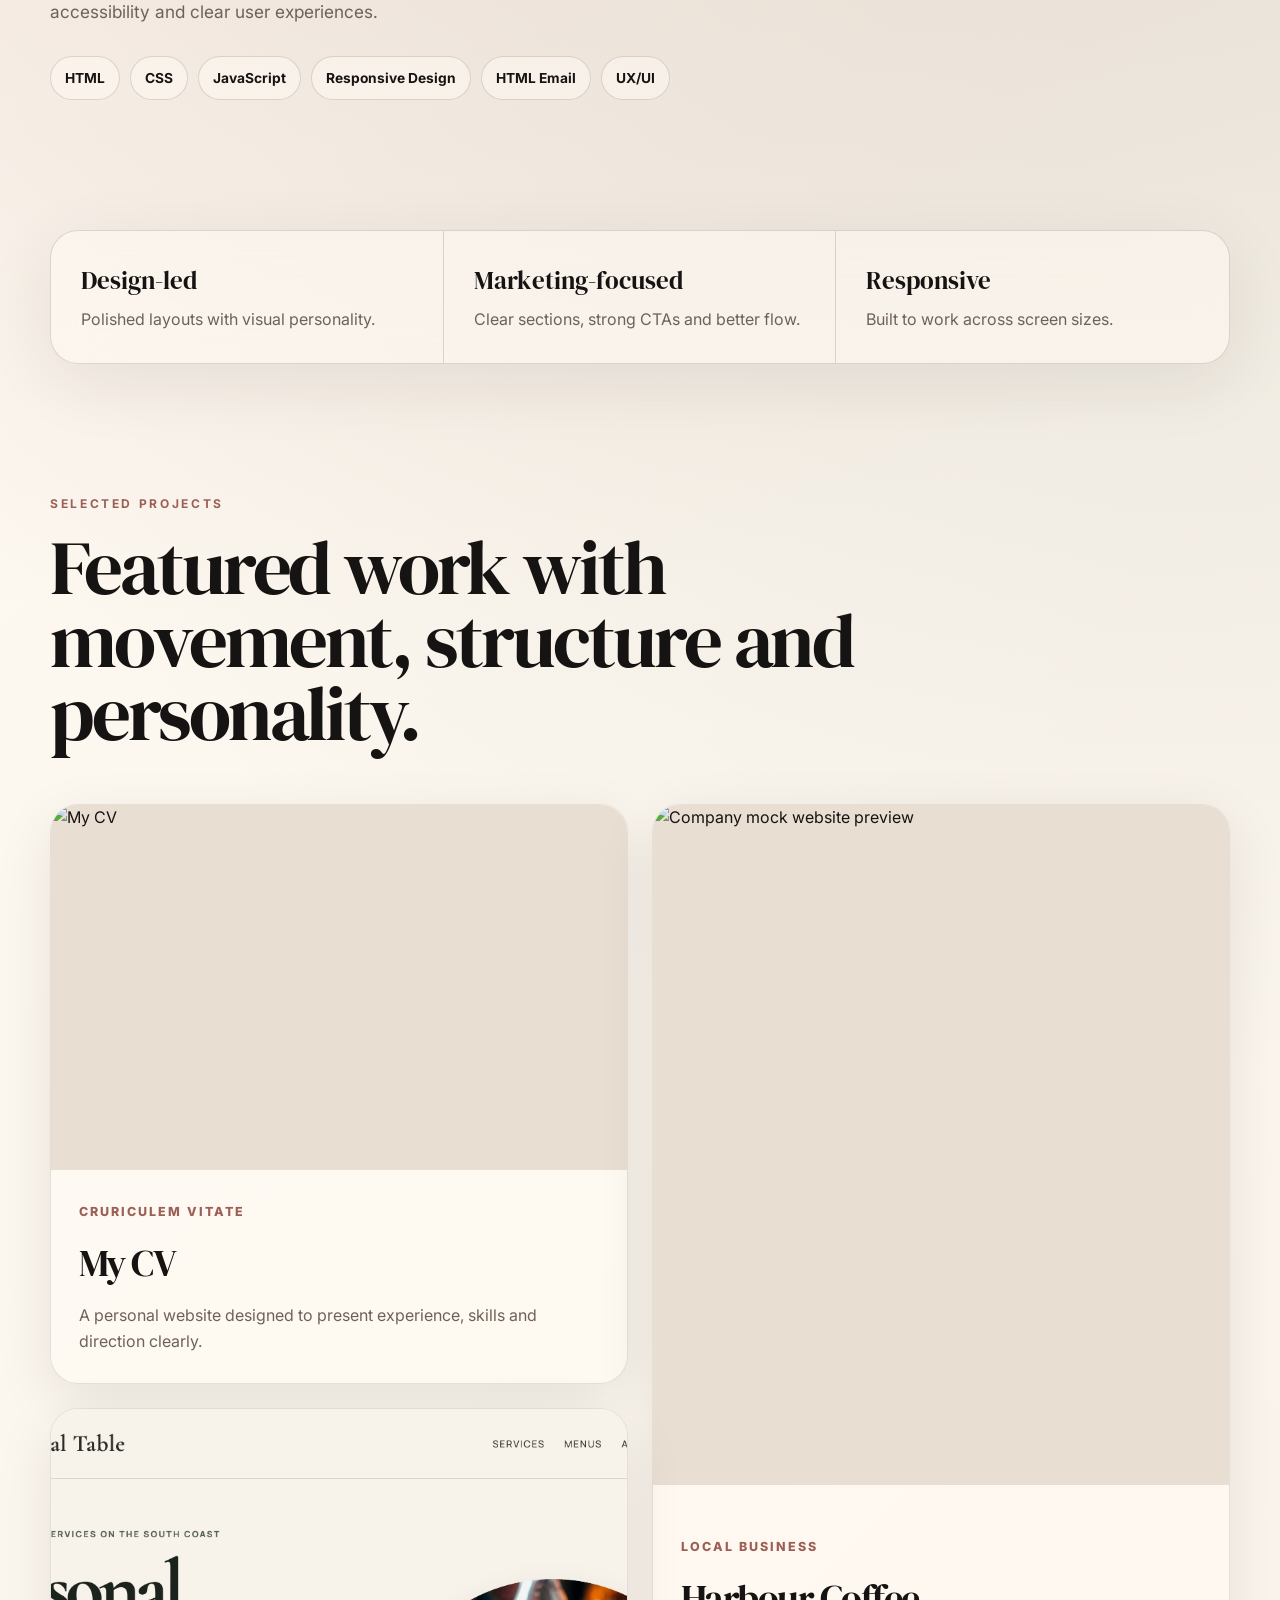
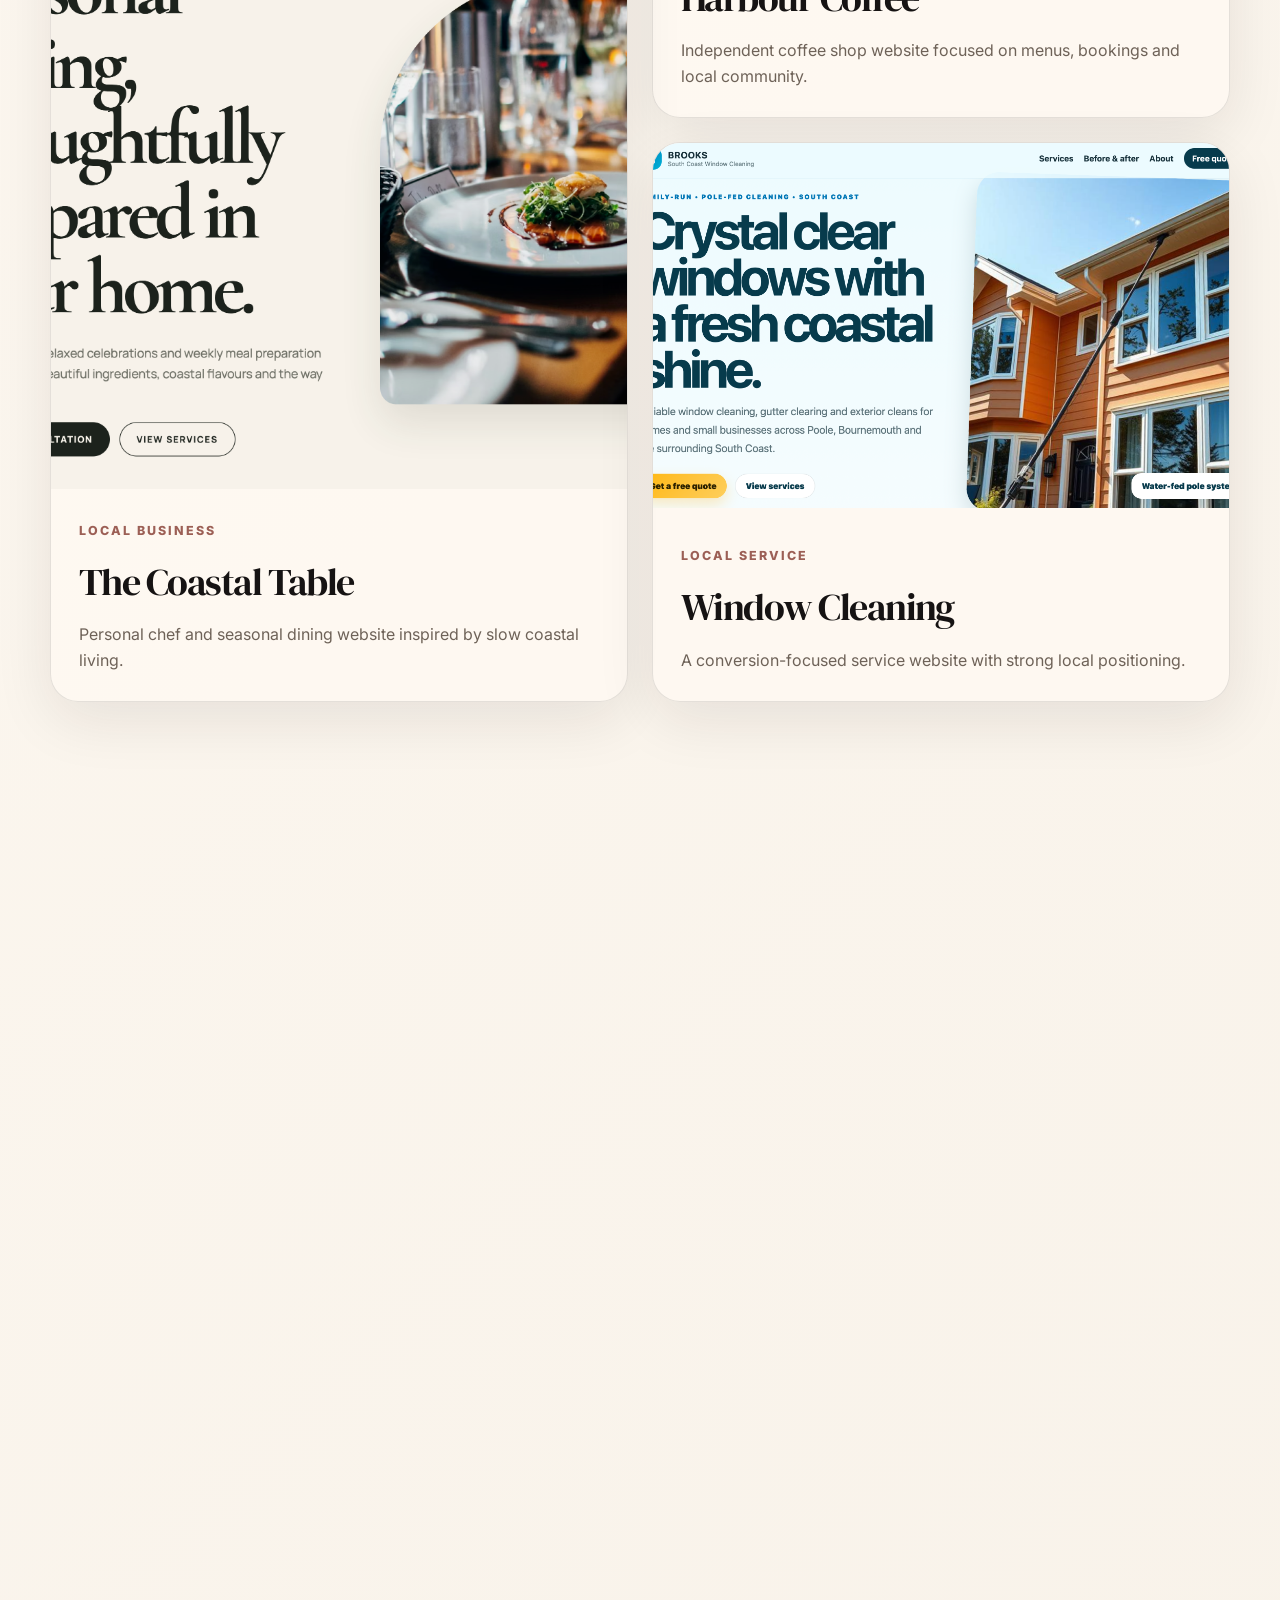
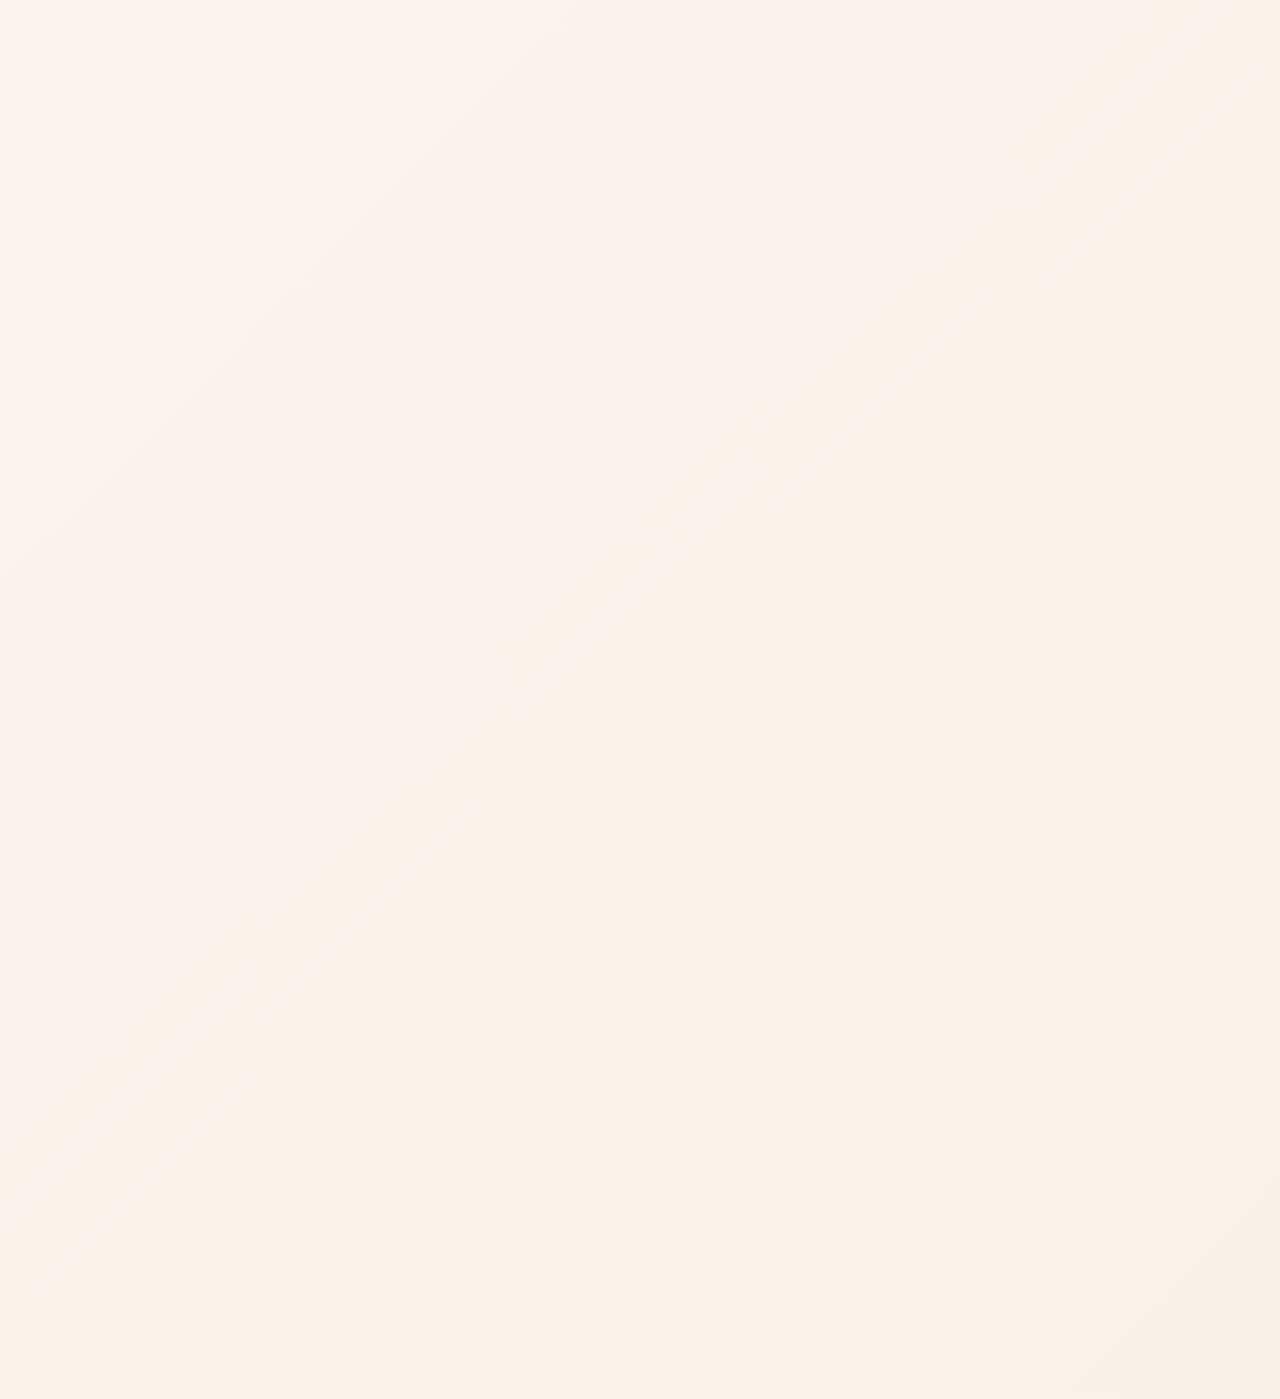
==== commit 087ce6e6: "Refactor image sources and enhance about section text Updated image sources and modified text for cl" ====
--- a/index.html
+++ b/index.html
@@ -54,7 +54,7 @@
 
       <div class="hero__visual reveal">
         <div class="portrait-card tilt-card">
-          <img src="JasminPortfolio.png" alt="Portrait of Jasmin Brooks">
+          <img src="Jasmin.PNG" alt="Portrait of Jasmin Brooks">
           <div class="floating-note note-one">HTML • CSS • JS</div>
           <div class="floating-note note-two">Web + email design</div>
         </div>
@@ -67,17 +67,12 @@
         </div>
       </div>
     </section>
-
     <!-- ABOUT -->
     <section class="about section" id="about">
-      <div class="section-kicker reveal">About
-
         <div class="about__copy reveal">
           <h2>Creative eye, practical code, and a strong sense of what makes a page sell.</h2>
           <p>
-            I’m a self-taught web and app designer based on the South Coast.
-            I enjoy turning ideas into websites that feel stylish, easy to use and purposeful —
-            with attention to layout, hierarchy, accessibility and brand feel.
+            I'm a self-taught web designer based on the South Coast. I create websites that are visually engaging, easy to use and built with purpose. My focus is on thoughtful design, accessibility and clear user experiences.
           </p>
 
           <div class="skill-cloud" aria-label="Skills">
@@ -121,7 +116,7 @@
             <img src="MyCV.png" alt="My CV">
           </div>
           <div class="project-card__content">
-            <span>Resume</span>
+            <span>Cruriculem Vitate</span>
             <h3>My CV</h3>
             <p>A personal website designed to present experience, skills and direction clearly.</p>
           </div>
@@ -163,13 +158,13 @@
 
       <div class="work-slider reveal" aria-label="Scrolling project previews">
         <div class="work-track">
-          <img src="MyCV.png" alt="">
+          <img src="MyCV2.png" alt="">
           <img src="T&Swebsite.png" alt="">
-          <img src="windowcleaning.png" alt="">
+          <img src="windowcleaning2.png" alt="">
           <img src="privetchef.png" alt="">
-          <img src="MyCV.png" alt="">
+          <img src="MyCV2.png" alt="">
           <img src="T&Swebsite.png" alt="">
-          <img src="windowcleaning.png" alt="">
+          <img src="windowcleaning2.png" alt="">
           <img src="COFFEEshop.png" alt="">
         </div>
       </div>
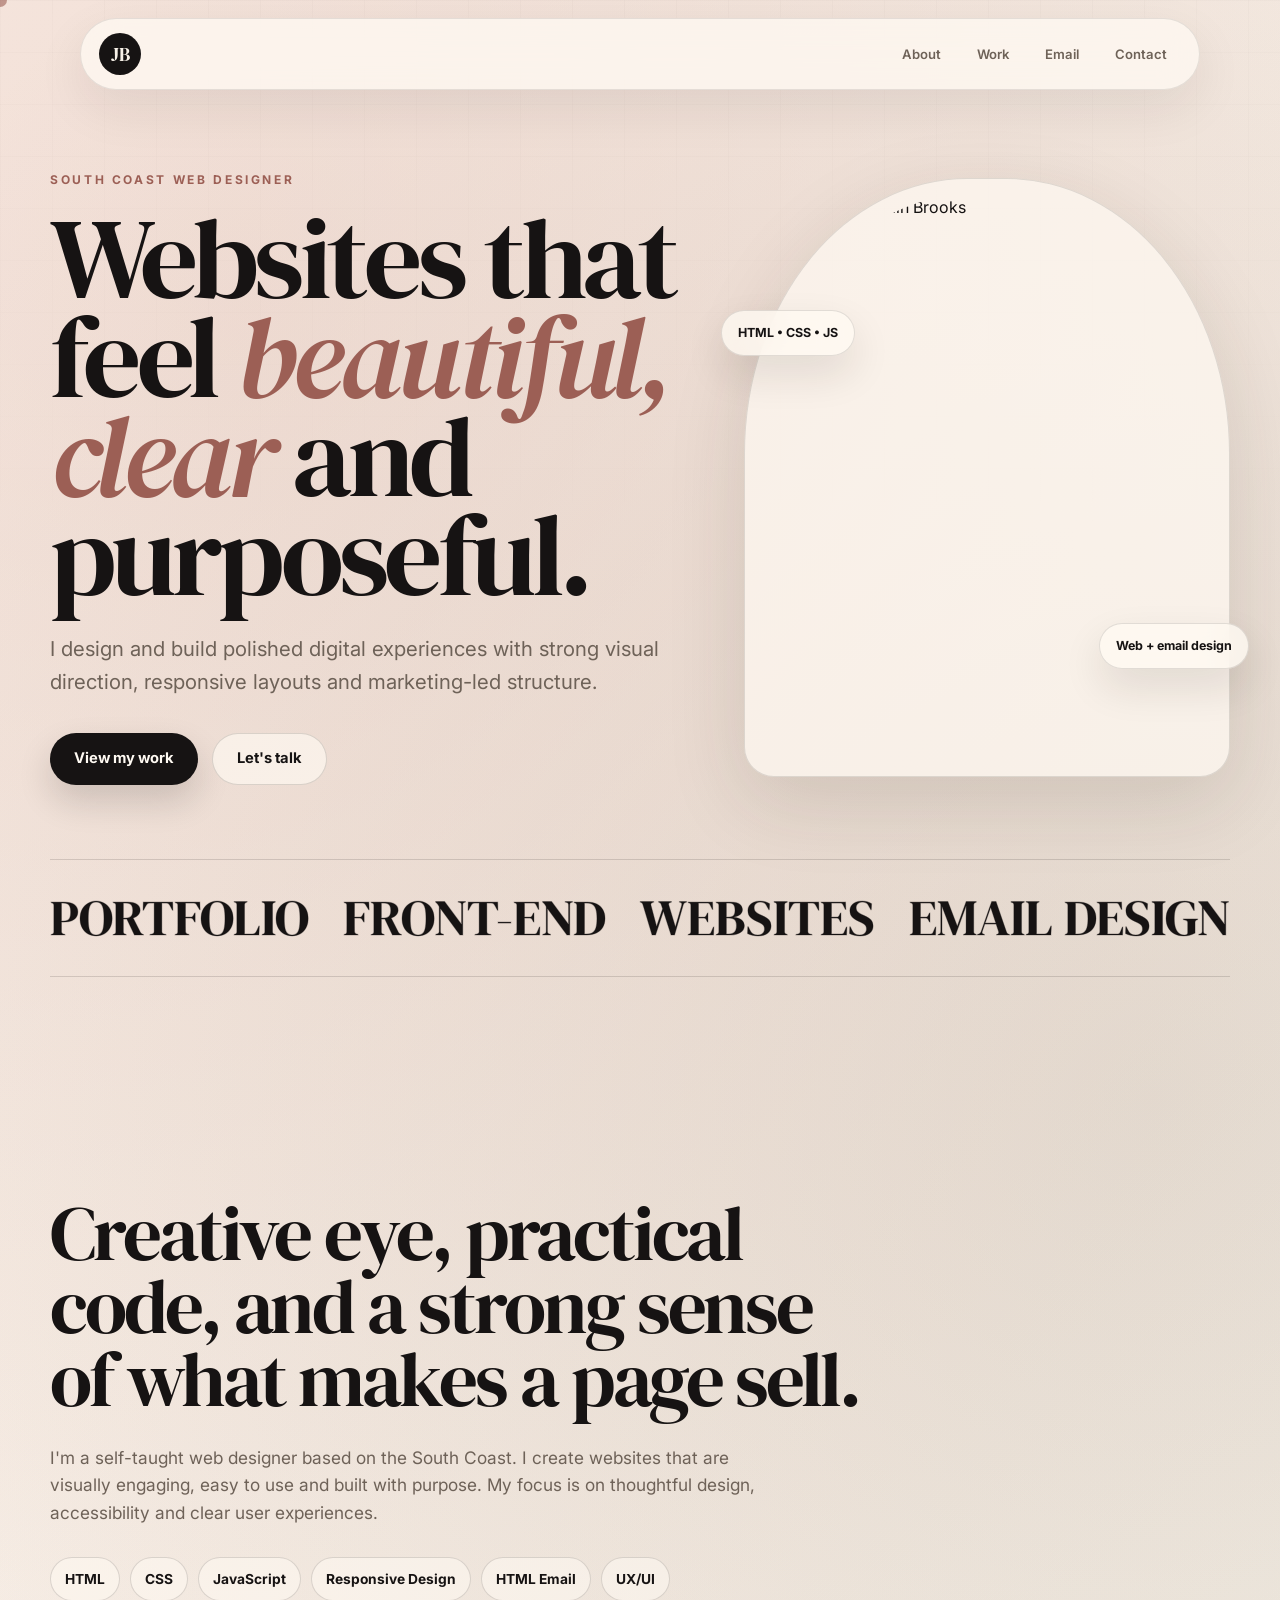
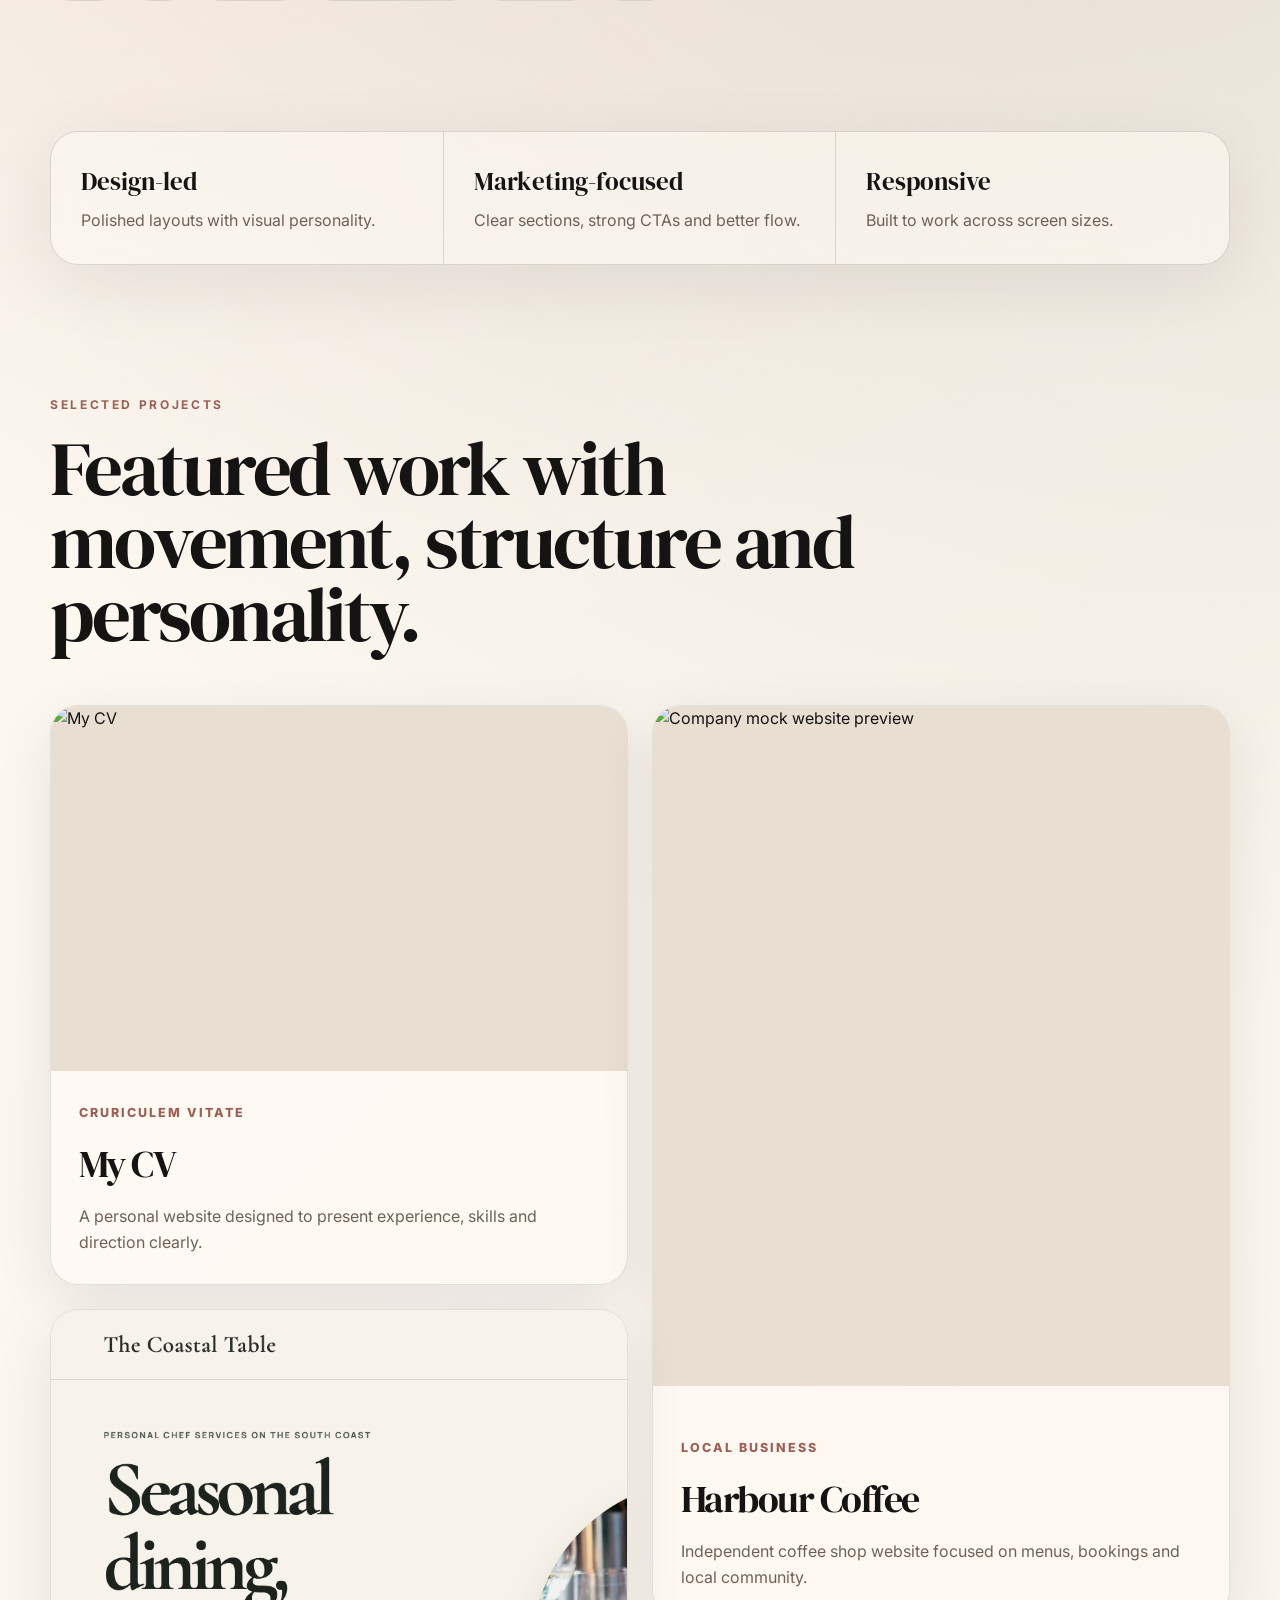
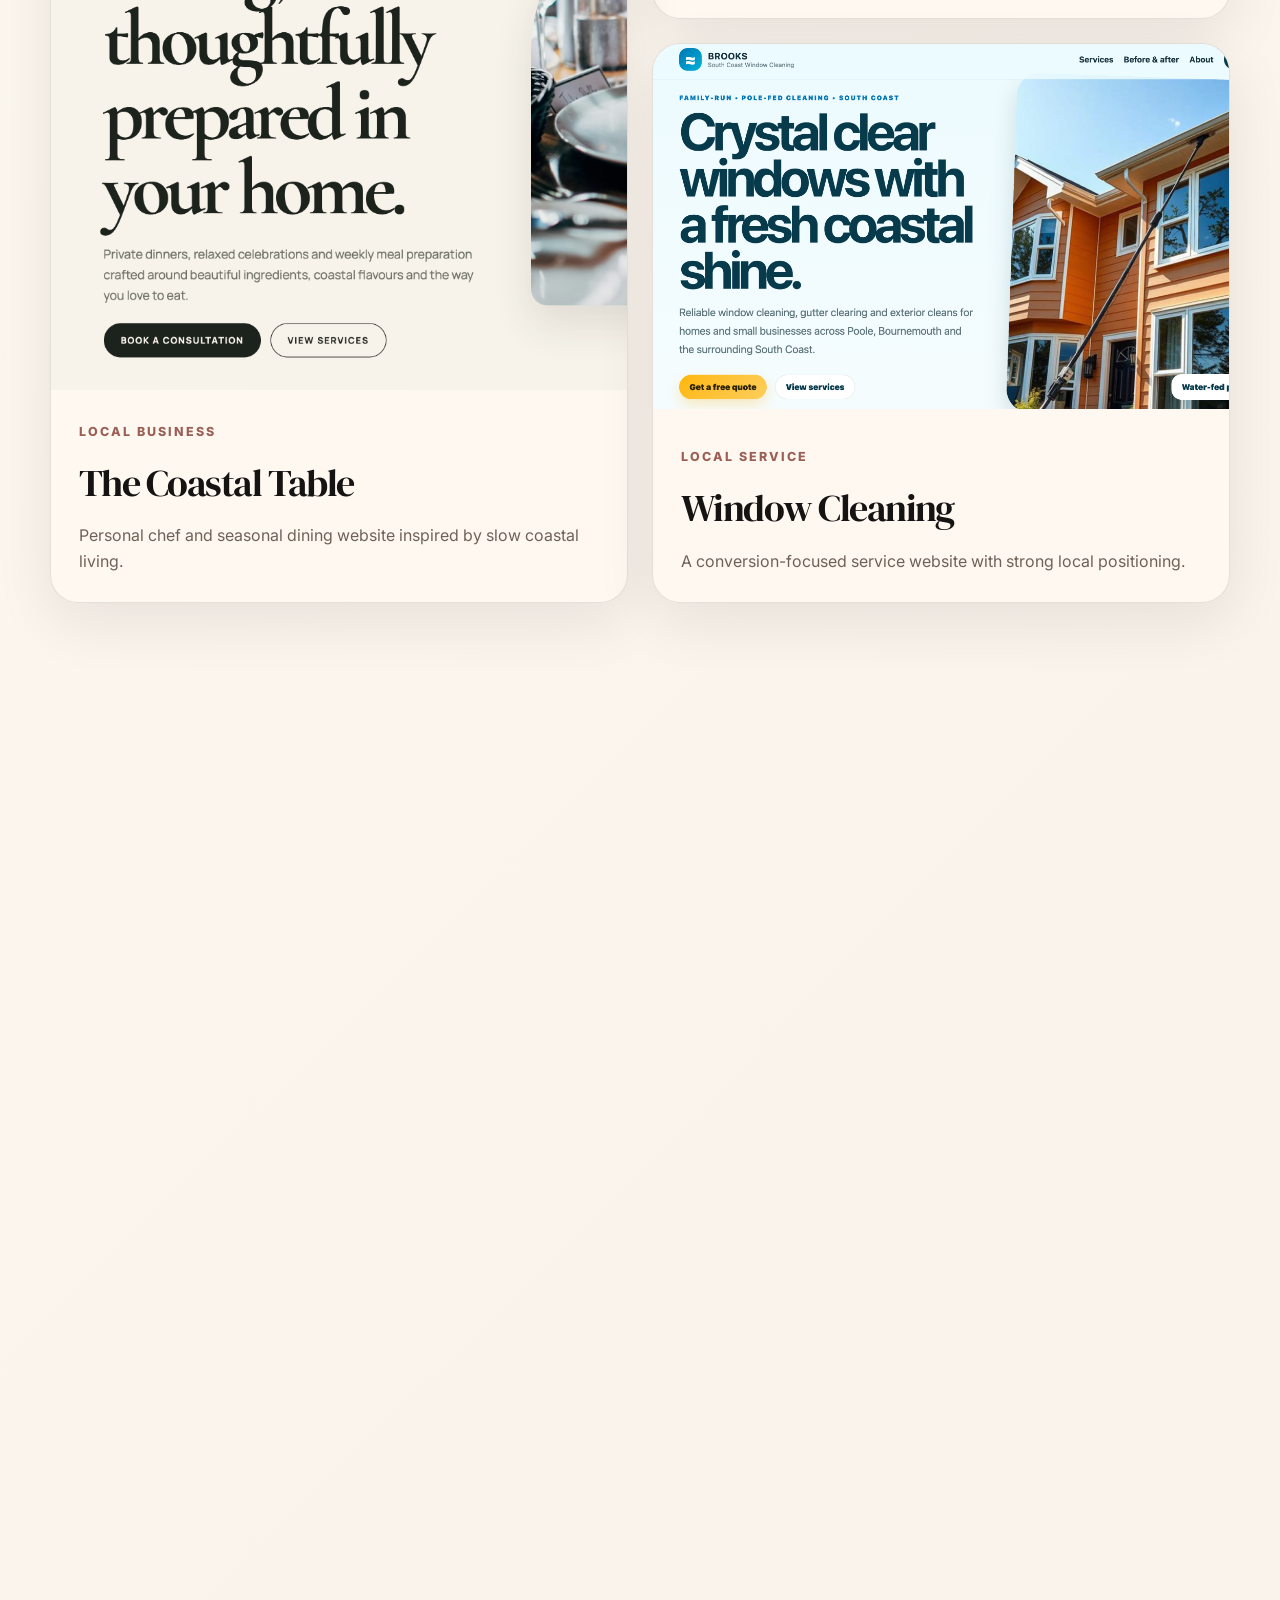
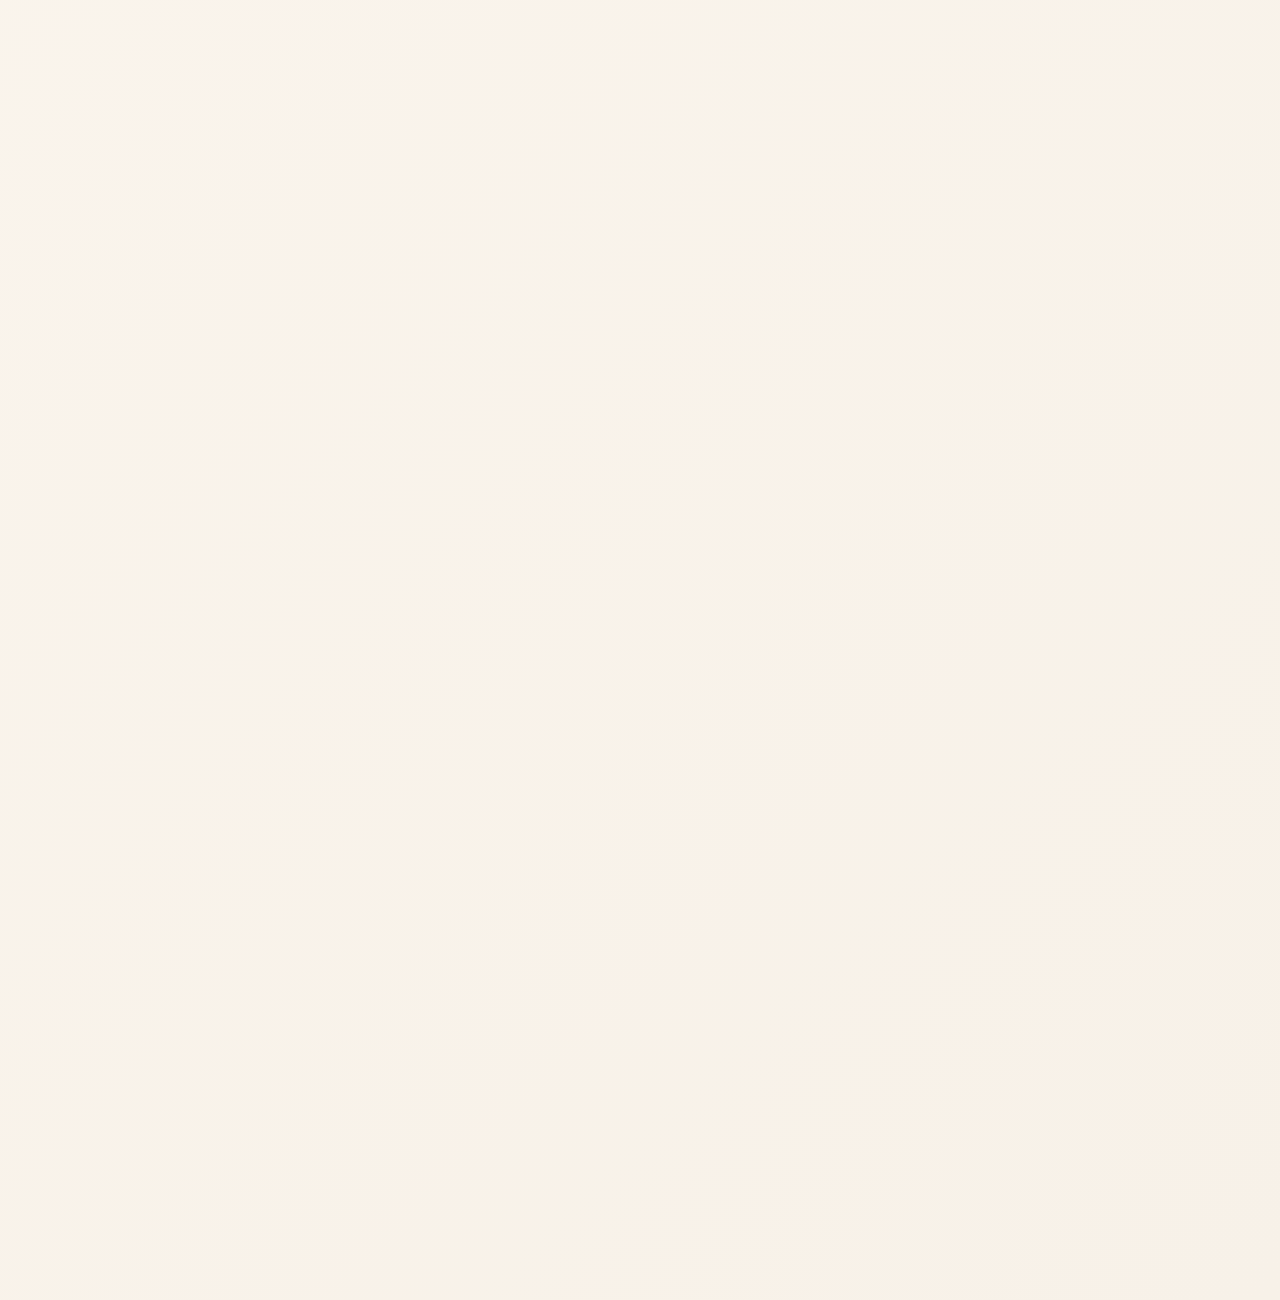
==== commit 0f97d9bc: "Update index.html" ====
--- a/index.html
+++ b/index.html
@@ -38,7 +38,7 @@
         <h1>
           Websites that feel
           <span>beautiful, clear</span>
-          and built to convert.
+          and purposeful.
         </h1>
 
         <p class="hero__intro">
@@ -113,7 +113,7 @@
       <div class="project-showcase">
         <a class="project-card reveal tilt-card" href="https://jasments.github.io/My-CV/" target="_blank" rel="noopener">
           <div class="project-card__image">
-            <img src="MyCV.png" alt="My CV">
+            <img src="JBCV2.png" alt="My CV">
           </div>
           <div class="project-card__content">
             <span>Cruriculem Vitate</span>
--- a/styles.css
+++ b/styles.css
@@ -429,13 +429,15 @@
 }
 
 .project-card__image img {
+  width: 100%;
   height: 100%;
   object-fit: cover;
+  object-position: top left;
   transition: transform .7s ease;
 }
 
 .project-card:hover img {
-  transform: scale(1.05);
+  transform: none;
 }
 
 .project-card__content {
@@ -480,7 +482,7 @@
 .work-track img {
   width: 310px;
   height: 210px;
-  object-fit: cover;
+  object-fit: contain;
   border-radius: 18px;
   border: 1px solid var(--line);
 }
@@ -530,18 +532,6 @@
     radial-gradient(circle at 15% 15%, rgba(216, 169, 157, .34), transparent 30%),
     linear-gradient(135deg, rgba(255,250,243,.86), rgba(247,241,232,.58));
   box-shadow: var(--shadow);
-}
-
-.contact-card::after {
-  content: "Let's build something polished";
-  position: absolute;
-  right: -20px;
-  bottom: -12px;
-  font-family: "DM Serif Display", serif;
-  font-size: clamp(3rem, 8vw, 8rem);
-  line-height: .9;
-  color: rgba(22,19,19,.045);
-  pointer-events: none;
 }
 
 .contact-card h2 {
@@ -748,717 +738,81 @@
     transition: none !important;
     scroll-behavior: auto !important;
   }
-
-}
-  line-height: 1.6;
-  overflow-x: hidden;
-}
-
-body::before {
-  content: "";
-  position: fixed;
-  inset: 0;
-  pointer-events: none;
-  background-image:
-    linear-gradient(rgba(22, 19, 19, 0.035) 1px, transparent 1px),
-    linear-gradient(90deg, rgba(22, 19, 19, 0.035) 1px, transparent 1px);
-  background-size: 52px 52px;
-  mask-image: linear-gradient(to bottom, rgba(0,0,0,.4), transparent 65%);
-  z-index: -1;
-}
-
-img {
+@media (min-width: 901px) {
+  .portrait-card img,
+  .about__image img {
+    object-fit: contain;
+    height: auto;
+  }
+}
+
+@media (max-width: 900px) {
+  .portrait-card img,
+  .about__image img {
+    height: 430px;
+    object-fit: cover;
+    object-position: center;
+  }
+}
+@media (max-width: 900px) {
+  .project-card__image img {
+    object-position:center;
+  }
+}
+/* Desktop */
+@media (min-width: 901px) {
+  .portrait-card img {
+    object-fit: contain;
+    aspect-ratio: auto;
+  }
+}
+
+/* Mobile */
+@media (max-width: 900px) {
+  .portrait-card img {
+    height: 500px;
+    object-fit: cover;
+    object-position: center;
+  }
+}/* HERO IMAGE CROPPING */
+
+@media (max-width: 900px) {
+  .portrait-card {
+    height: 450px;
+  }
+
+  .portrait-card img {
+    width: 100%;
+    height: 100%;
+    object-fit: cover;
+    object-position: top center;
+  }
+}
+
+@media (min-width: 901px) {
+  .portrait-card {
+    height: auto;
+  }
+
+  .portrait-card img {
+    height: auto;
+    object-fit: contain;
+  }
+.project-card__image {
+  height: auto;
+}
+
+.project-card__image img {
+  width: 100%;
+  height: auto;
   display: block;
+}
+.project-card__image {
+  overflow: hidden;
+}
+
+.project-card__image img {
   width: 100%;
-}
-
-a {
-  color: inherit;
-}
-
-/* Header */
-
-.site-header {
-  position: fixed;
-  top: 18px;
-  left: 50%;
-  z-index: 20;
-  transform: translateX(-50%);
-  width: min(1120px, calc(100% - 32px));
-  display: flex;
-  align-items: center;
-  justify-content: space-between;
-  padding: 14px 18px;
-  border: 1px solid rgba(22, 19, 19, 0.1);
-  border-radius: 999px;
-  background: rgba(255, 250, 243, 0.74);
-  backdrop-filter: blur(18px);
-  box-shadow: 0 18px 50px rgba(38, 27, 20, 0.08);
-}
-
-.logo {
-  width: 42px;
-  height: 42px;
-  display: grid;
-  place-items: center;
-  border-radius: 999px;
-  background: var(--ink);
-  color: var(--cream);
-  text-decoration: none;
-  font-family: "DM Serif Display", serif;
-  font-size: 1.2rem;
-}
-
-.nav {
-  display: flex;
-  gap: 8px;
-}
-
-.nav a {
-  text-decoration: none;
-  font-size: .82rem;
-  font-weight: 600;
-  padding: 10px 14px;
-  border-radius: 999px;
-  color: var(--muted);
-  transition: .25s ease;
-}
-
-.nav a:hover {
-  color: var(--ink);
-  background: rgba(22, 19, 19, 0.06);
-}
-
-/* Layout */
-
-.section {
-  width: min(1180px, calc(100% - 34px));
-  margin: 0 auto;
-  padding: 130px 0;
-}
-
-.eyebrow,
-.section-kicker {
-  text-transform: uppercase;
-  letter-spacing: .22em;
-  font-size: .75rem;
-  font-weight: 700;
-  color: var(--rose);
-}
-
-h1,
-h2,
-h3 {
-  font-family: "DM Serif Display", serif;
-  font-weight: 400;
-  letter-spacing: -0.04em;
-}
-
-h2 {
-  font-size: clamp(2.6rem, 6vw, 5.8rem);
-  line-height: .95;
-}
-
-p {
-  color: var(--muted);
-}
-
-/* Hero */
-
-.hero {
-  min-height: 100vh;
-  display: grid;
-  grid-template-columns: 1.08fr .82fr;
-  gap: 54px;
-  align-items: center;
-  padding-top: 170px;
-  padding-bottom: 90px;
-  position: relative;
-}
-
-.hero h1 {
-  max-width: 780px;
-  margin: 20px 0 28px;
-  font-size: clamp(4.2rem, 9vw, 9.2rem);
-  line-height: .86;
-}
-
-.hero h1 span {
-  color: var(--rose);
-  font-style: italic;
-}
-
-.hero__intro {
-  max-width: 610px;
-  font-size: clamp(1.05rem, 1.6vw, 1.28rem);
-}
-
-.hero__actions {
-  margin-top: 34px;
-  display: flex;
-  gap: 14px;
-  flex-wrap: wrap;
-}
-
-.btn {
-  display: inline-flex;
-  align-items: center;
-  justify-content: center;
-  min-height: 52px;
-  padding: 0 24px;
-  border-radius: 999px;
-  text-decoration: none;
-  font-size: .92rem;
-  font-weight: 700;
-  transition: transform .25s ease, box-shadow .25s ease, background .25s ease;
-}
-
-.btn--dark {
-  background: var(--ink);
-  color: var(--cream-2);
-  box-shadow: 0 16px 34px rgba(22, 19, 19, 0.16);
-}
-
-.btn--light {
-  border: 1px solid var(--line);
-  background: rgba(255, 250, 243, .64);
-  color: var(--ink);
-}
-
-.btn:hover {
-  transform: translateY(-3px);
-}
-
-.portrait-card {
-  position: relative;
-  padding: 16px;
-  border-radius: 46% 46% 30px 30px;
-  background: rgba(255, 250, 243, .7);
-  border: 1px solid rgba(22, 19, 19, .12);
-  box-shadow: var(--shadow);
-  transform-style: preserve-3d;
-}
-
-.portrait-card img {
-  aspect-ratio: 4 / 5;
-  object-fit: cover;
-  border-radius: 46% 46% 22px 22px;
-  filter: saturate(.92) contrast(1.02);
-}
-
-.floating-note {
-  position: absolute;
-  z-index: 2;
-  padding: 12px 16px;
-  border-radius: 999px;
-  border: 1px solid rgba(22,19,19,.12);
-  background: rgba(255, 250, 243, .78);
-  backdrop-filter: blur(16px);
-  box-shadow: 0 18px 40px rgba(38, 27, 20, 0.11);
-  font-size: .78rem;
-  font-weight: 700;
-  color: var(--ink);
-  animation: floaty 5s ease-in-out infinite;
-}
-
-.note-one {
-  left: -24px;
-  top: 22%;
-}
-
-.note-two {
-  right: -20px;
-  bottom: 18%;
-  animation-delay: 1.2s;
-}
-
-@keyframes floaty {
-  0%, 100% { transform: translateY(0); }
-  50% { transform: translateY(-12px); }
-}
-
-.hero-marquee {
-  grid-column: 1 / -1;
-  overflow: hidden;
-  border-block: 1px solid var(--line);
-  margin-top: 20px;
-}
-
-.marquee-track {
-  display: flex;
-  width: max-content;
-  gap: 34px;
-  padding: 17px 0;
-  animation: marquee 23s linear infinite;
-}
-
-.marquee-track span {
-  font-family: "DM Serif Display", serif;
-  font-size: clamp(1.8rem, 4vw, 3.6rem);
-  color: transparent;
-  -webkit-text-stroke: 1px rgba(22, 19, 19, .28);
-  white-space: nowrap;
-}
-
-@keyframes marquee {
-  to { transform: translateX(-50%); }
-}
-
-/* About */
-
-.about-grid {
-  display: grid;
-  grid-template-columns: .7fr 1fr;
-  align-items: center;
-  gap: 60px;
-  margin-top: 32px;
-}
-
-.about__image {
-  border-radius: var(--radius);
-  overflow: hidden;
-  box-shadow: var(--shadow);
-}
-
-.about__image img {
-  aspect-ratio: 4 / 5;
-  object-fit: cover;
-}
-
-.about__copy h2 {
-  max-width: 820px;
-  margin-bottom: 28px;
-}
-
-.about__copy p {
-  max-width: 720px;
-  font-size: 1.08rem;
-}
-
-.skill-cloud {
-  display: flex;
-  gap: 10px;
-  flex-wrap: wrap;
-  margin-top: 30px;
-}
-
-.skill-cloud span {
-  padding: 10px 14px;
-  border: 1px solid var(--line);
-  border-radius: 999px;
-  background: rgba(255, 250, 243, .55);
-  font-size: .86rem;
-  font-weight: 700;
-}
-
-/* Value strip */
-
-.value-strip {
-  width: min(1180px, calc(100% - 34px));
-  margin: 0 auto;
-  display: grid;
-  grid-template-columns: repeat(3, 1fr);
-  border: 1px solid var(--line);
-  border-radius: var(--radius);
-  background: rgba(255,250,243,.54);
-  backdrop-filter: blur(18px);
-  box-shadow: 0 18px 70px rgba(38, 27, 20, 0.08);
-  overflow: hidden;
-}
-
-.value-strip div {
-  padding: 30px;
-  border-right: 1px solid var(--line);
-}
-
-.value-strip div:last-child {
-  border-right: 0;
-}
-
-.value-strip strong {
-  display: block;
-  margin-bottom: 7px;
-  font-family: "DM Serif Display", serif;
-  font-size: 1.55rem;
-  font-weight: 400;
-}
-
-.value-strip span {
-  color: var(--muted);
-}
-
-/* Work */
-
-.section-heading {
-  display: grid;
-  gap: 18px;
-  max-width: 820px;
-  margin-bottom: 54px;
-}
-
-.section-heading p:not(.eyebrow) {
-  max-width: 680px;
-  font-size: 1.05rem;
-}
-
-.project-showcase {
-  display: grid;
-  grid-template-columns: 1fr 1fr;
-  gap: 24px;
-}
-
-.project-card {
-  min-height: 560px;
-  display: flex;
-  flex-direction: column;
-  justify-content: space-between;
-  overflow: hidden;
-  border-radius: var(--radius);
-  border: 1px solid rgba(22, 19, 19, .11);
-  background: rgba(255,250,243,.72);
-  box-shadow: 0 18px 60px rgba(38, 27, 20, 0.09);
-  text-decoration: none;
-  transition: transform .35s ease, box-shadow .35s ease;
-  transform-style: preserve-3d;
-}
-
-.project-card--wide {
-  grid-row: span 2;
-}
-
-.project-card:hover {
-  transform: translateY(-8px);
-  box-shadow: 0 34px 90px rgba(38, 27, 20, 0.16);
-}
-
-.project-card__image {
-  height: 365px;
-  overflow: hidden;
-  background: #e9ded2;
-}
-
-.project-card--wide .project-card__image {
-  height: 680px;
-}
-
-.project-card__image img {
-  height: 100%;
-  object-fit: cover;
-  transition: transform .7s ease;
-}
-
-.project-card:hover img {
-  transform: scale(1.05);
-}
-
-.project-card__content {
-  padding: 28px;
-}
-
-.project-card__content span {
-  display: inline-block;
-  margin-bottom: 10px;
-  color: var(--rose);
-  font-size: .78rem;
-  font-weight: 800;
-  text-transform: uppercase;
-  letter-spacing: .16em;
-}
-
-.project-card__content h3 {
-  font-size: clamp(2rem, 3vw, 3rem);
-  margin-bottom: 10px;
-}
-
-.work-slider {
-  margin-top: 34px;
-  overflow: hidden;
-  border-radius: var(--radius);
-  border: 1px solid var(--line);
-  background: rgba(255,250,243,.5);
-}
-
-.work-track {
-  display: flex;
-  gap: 18px;
-  width: max-content;
-  padding: 18px;
-  animation: slideWork 26s linear infinite;
-}
-
-.work-slider:hover .work-track {
-  animation-play-state: paused;
-}
-
-.work-track img {
-  width: 310px;
-  height: 210px;
-  object-fit: cover;
-  border-radius: 18px;
-  border: 1px solid var(--line);
-}
-
-@keyframes slideWork {
-  to { transform: translateX(-50%); }
-}
-
-/* Email */
-
-.email-tiles {
-  display: grid;
-  grid-template-columns: repeat(4, 1fr);
-  gap: 18px;
-}
-
-.email-tile {
-  border: 0;
-  cursor: pointer;
-  padding: 0;
-  border-radius: 24px;
-  overflow: hidden;
-  background: transparent;
-  box-shadow: 0 18px 54px rgba(38, 27, 20, 0.1);
-  transition: transform .3s ease, box-shadow .3s ease;
-}
-
-.email-tile:hover {
-  transform: translateY(-8px) rotate(-1deg);
-  box-shadow: 0 30px 80px rgba(38, 27, 20, 0.16);
-}
-
-.email-tile img {
-  aspect-ratio: 3 / 4;
-  object-fit: cover;
-}
-
-/* Contact */
-
-.contact-card {
-  position: relative;
-  overflow: hidden;
-  padding: clamp(34px, 7vw, 86px);
-  border-radius: var(--radius);
-  border: 1px solid var(--line);
-  background:
-    radial-gradient(circle at 15% 15%, rgba(216, 169, 157, .34), transparent 30%),
-    linear-gradient(135deg, rgba(255,250,243,.86), rgba(247,241,232,.58));
-  box-shadow: var(--shadow);
-}
-
-.contact-card::after {
-  content: "Let's build something polished";
-  position: absolute;
-  right: -20px;
-  bottom: -12px;
-  font-family: "DM Serif Display", serif;
-  font-size: clamp(3rem, 8vw, 8rem);
-  line-height: .9;
-  color: rgba(22,19,19,.045);
-  pointer-events: none;
-}
-
-.contact-card h2 {
-  max-width: 850px;
-  margin: 18px 0 22px;
-}
-
-.contact-card p {
-  max-width: 680px;
-  font-size: 1.08rem;
-}
-
-.contact-link {
-  position: relative;
-  z-index: 2;
-  display: inline-flex;
-  margin-top: 34px;
-  color: var(--cream-2);
-  background: var(--ink);
-  border-radius: 999px;
-  padding: 16px 22px;
-  text-decoration: none;
-  font-weight: 800;
-}
-
-/* Modal */
-
-.modal {
-  position: fixed;
-  inset: 0;
-  z-index: 50;
-  display: none;
-  place-items: center;
-  padding: 24px;
-}
-
-.modal.is-open {
-  display: grid;
-}
-
-.modal__backdrop {
-  position: absolute;
-  inset: 0;
-  background: rgba(16, 13, 11, .76);
-  backdrop-filter: blur(12px);
-}
-
-.modal__panel {
-  position: relative;
-  z-index: 1;
-  width: min(720px, 100%);
-  max-height: 88vh;
-  overflow: auto;
-  border-radius: 24px;
-  background: var(--cream-2);
-  padding: 14px;
-}
-
-.modal__close {
-  position: sticky;
-  top: 8px;
-  margin-left: auto;
-  display: grid;
-  place-items: center;
-  width: 42px;
-  height: 42px;
-  border: 0;
-  border-radius: 999px;
-  background: var(--ink);
-  color: white;
-  cursor: pointer;
-  font-size: 1.3rem;
-}
-
-.modal__img {
-  border-radius: 18px;
-}
-
-/* Interaction effects */
-
-.reveal {
-  opacity: 0;
-  transform: translateY(34px);
-  transition: opacity .75s ease, transform .75s ease;
-}
-
-.reveal.is-visible {
-  opacity: 1;
-  transform: translateY(0);
-}
-
-.cursor-dot {
-  position: fixed;
-  z-index: 100;
-  width: 14px;
-  height: 14px;
-  border-radius: 999px;
-  background: var(--rose);
-  pointer-events: none;
-  transform: translate(-50%, -50%);
-  opacity: .55;
-  mix-blend-mode: multiply;
-}
-
-/* Responsive */
-
-@media (max-width: 900px) {
-  .cursor-dot {
-    display: none;
-  }
-
-  .site-header {
-    top: 10px;
-  }
-
-  .nav {
-    gap: 2px;
-  }
-
-  .nav a {
-    font-size: .75rem;
-    padding: 8px 9px;
-  }
-
-  .hero,
-  .about-grid,
-  .project-showcase,
-  .value-strip {
-    grid-template-columns: 1fr;
-  }
-
-  .hero {
-    padding-top: 140px;
-  }
-
-  .note-one,
-  .note-two {
-    left: 18px;
-    right: auto;
-  }
-
-  .project-card--wide {
-    grid-row: auto;
-  }
-
-  .project-card,
-  .project-card--wide {
-    min-height: auto;
-  }
-
-  .project-card__image,
-  .project-card--wide .project-card__image {
-    height: 360px;
-  }
-
-  .email-tiles {
-    grid-template-columns: repeat(2, 1fr);
-  }
-
-  .value-strip div {
-    border-right: 0;
-    border-bottom: 1px solid var(--line);
-  }
-
-  .value-strip div:last-child {
-    border-bottom: 0;
-  }
-}
-
-@media (max-width: 560px) {
-  .section {
-    width: min(100% - 24px, 1180px);
-    padding: 90px 0;
-  }
-
-  .hero h1 {
-    font-size: clamp(3.2rem, 18vw, 5.4rem);
-  }
-
-  .hero__actions {
-    flex-direction: column;
-  }
-
-  .btn,
-  .contact-link {
-    width: 100%;
-  }
-
-  .email-tiles {
-    grid-template-columns: 1fr;
-  }
-
-  .work-track img {
-    width: 240px;
-    height: 170px;
-  }
-}
-
-@media (prefers-reduced-motion: reduce) {
-  *,
-  *::before,
-  *::after {
-    animation: none !important;
-    transition: none !important;
-    scroll-behavior: auto !important;
-  }
-}
+  height: auto;
+}
+}
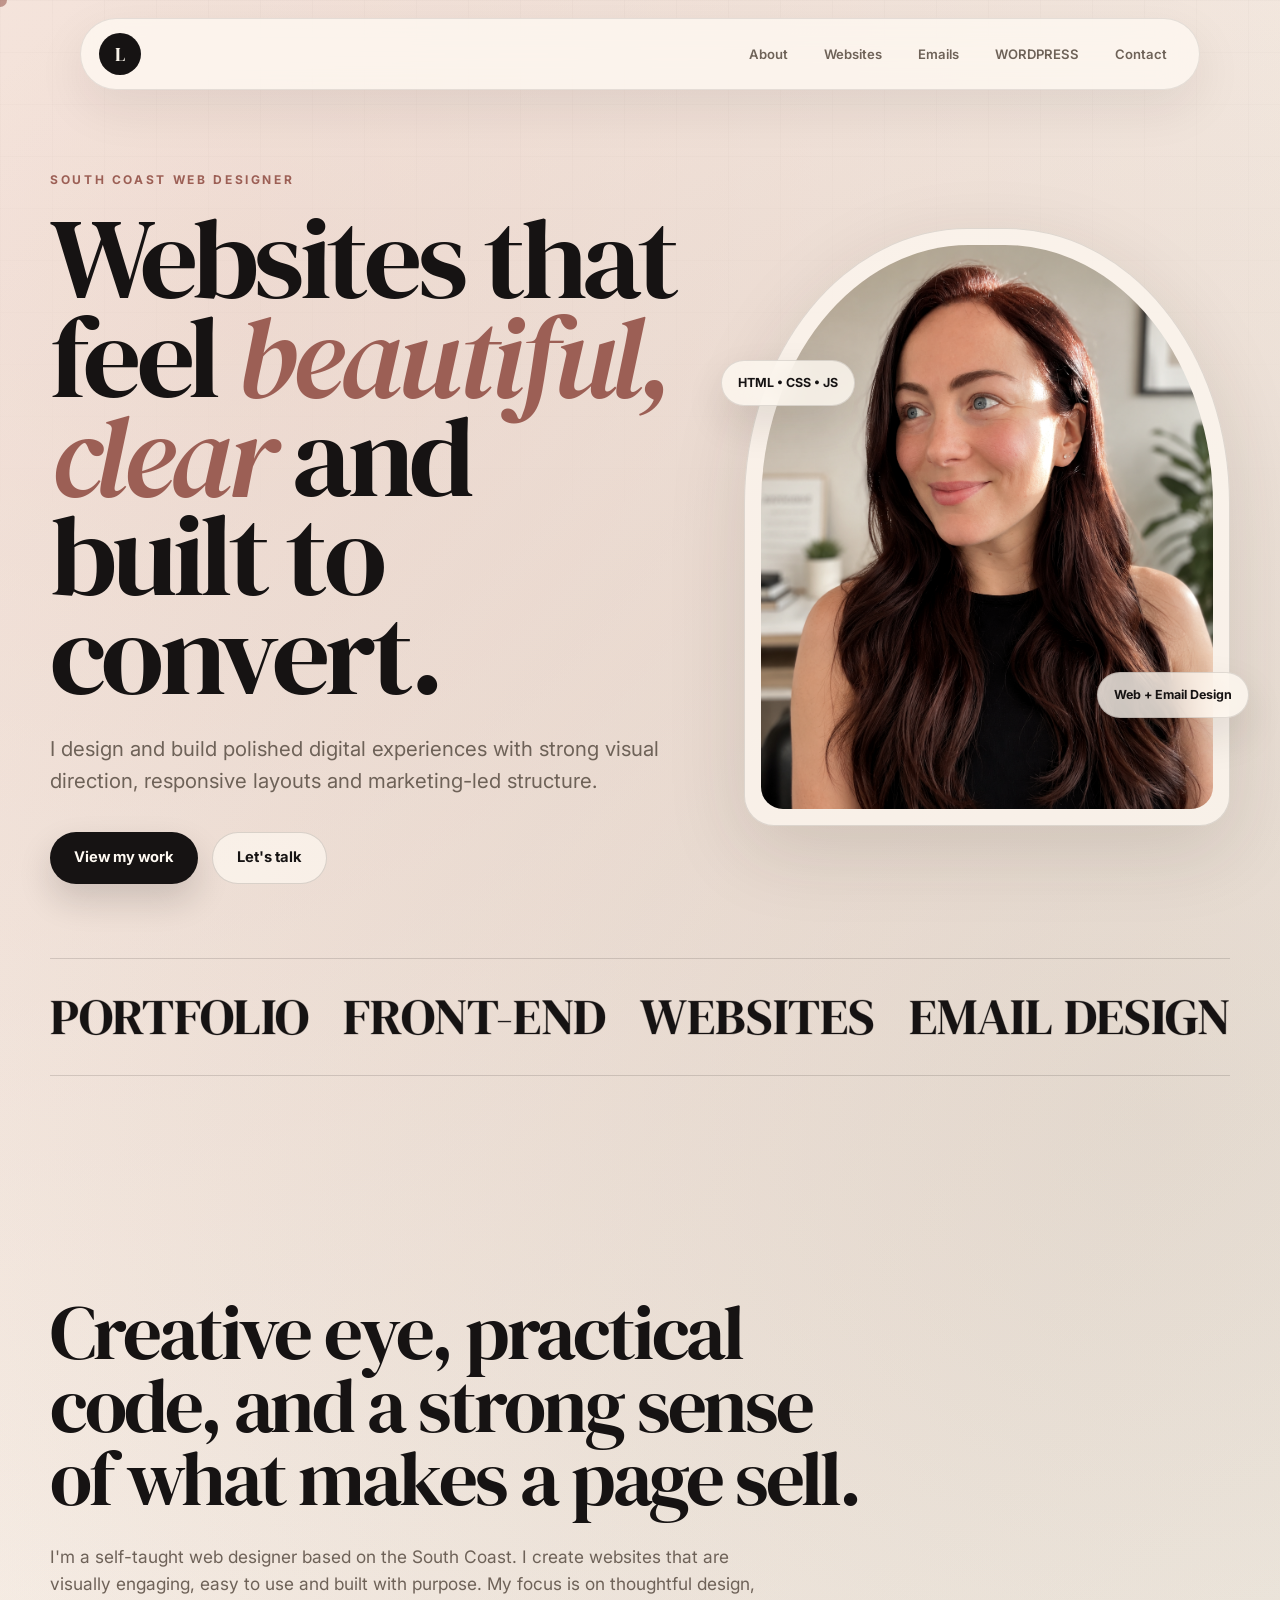
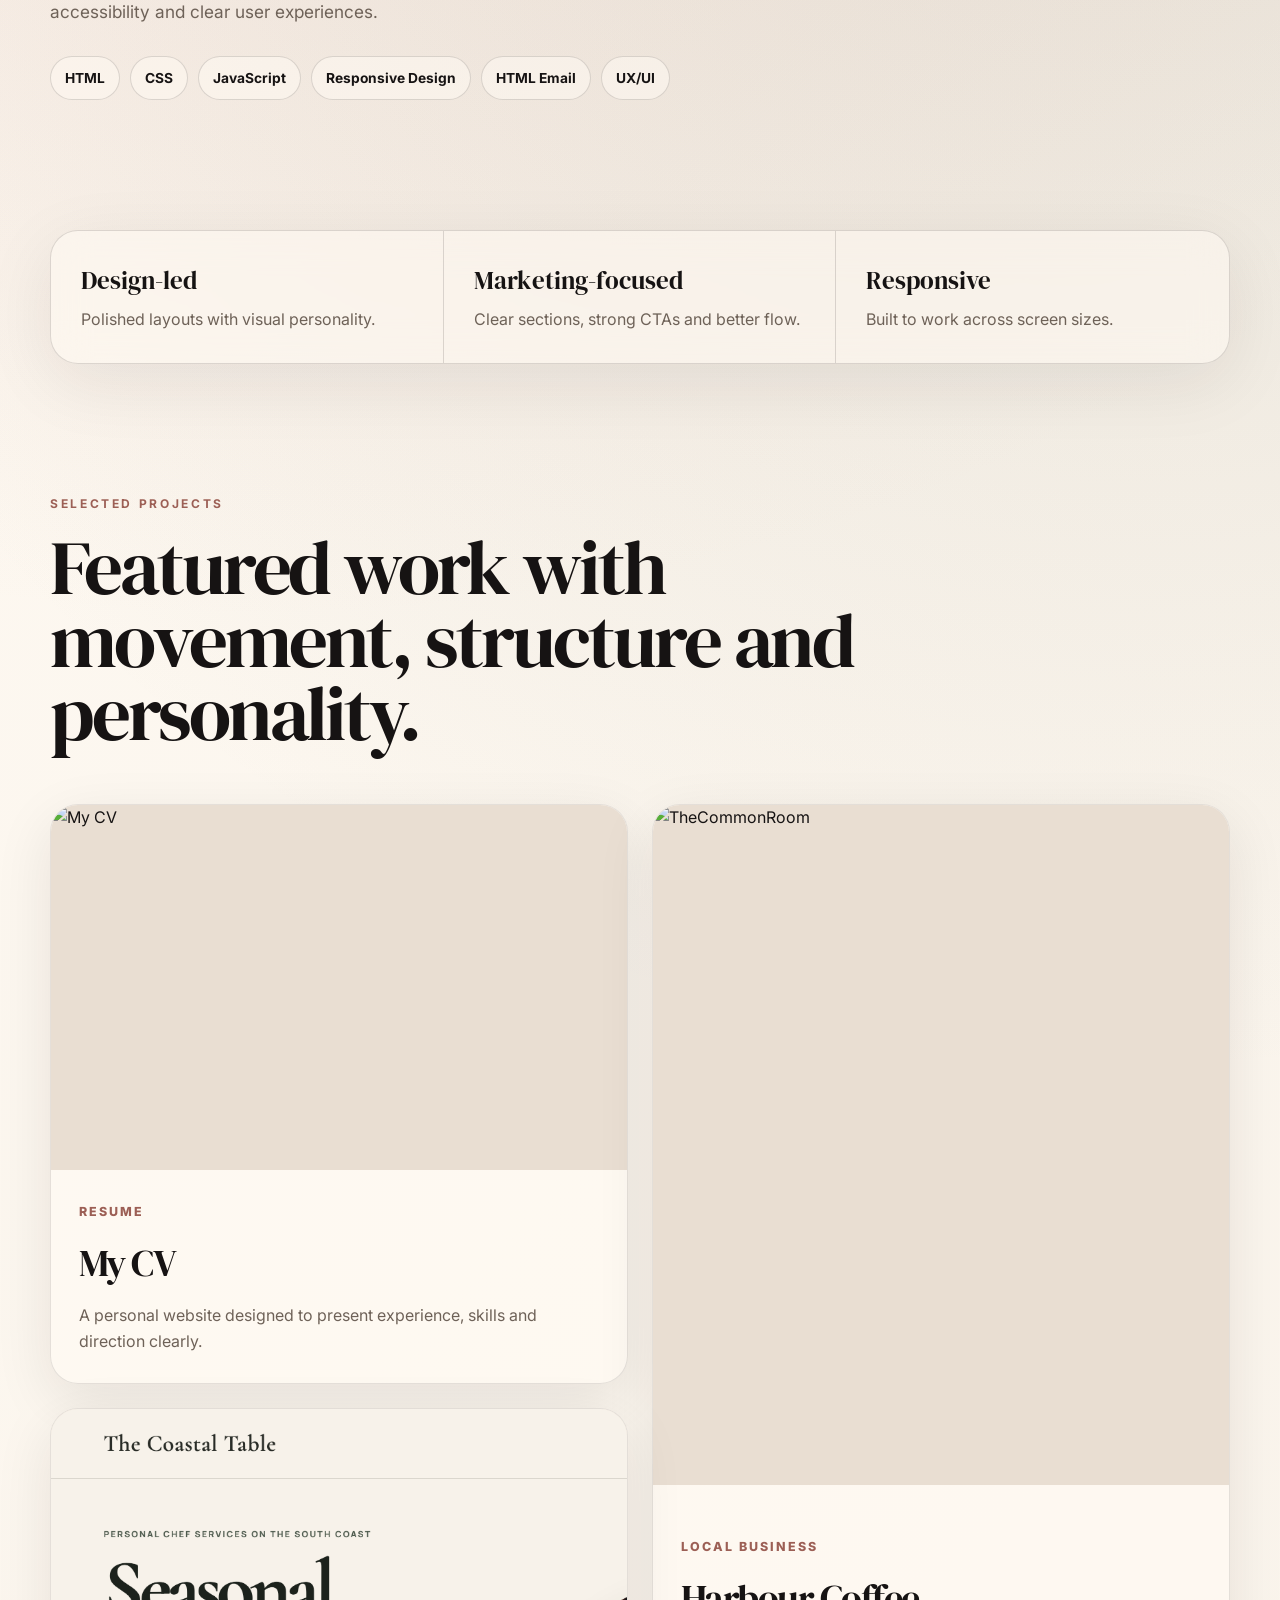
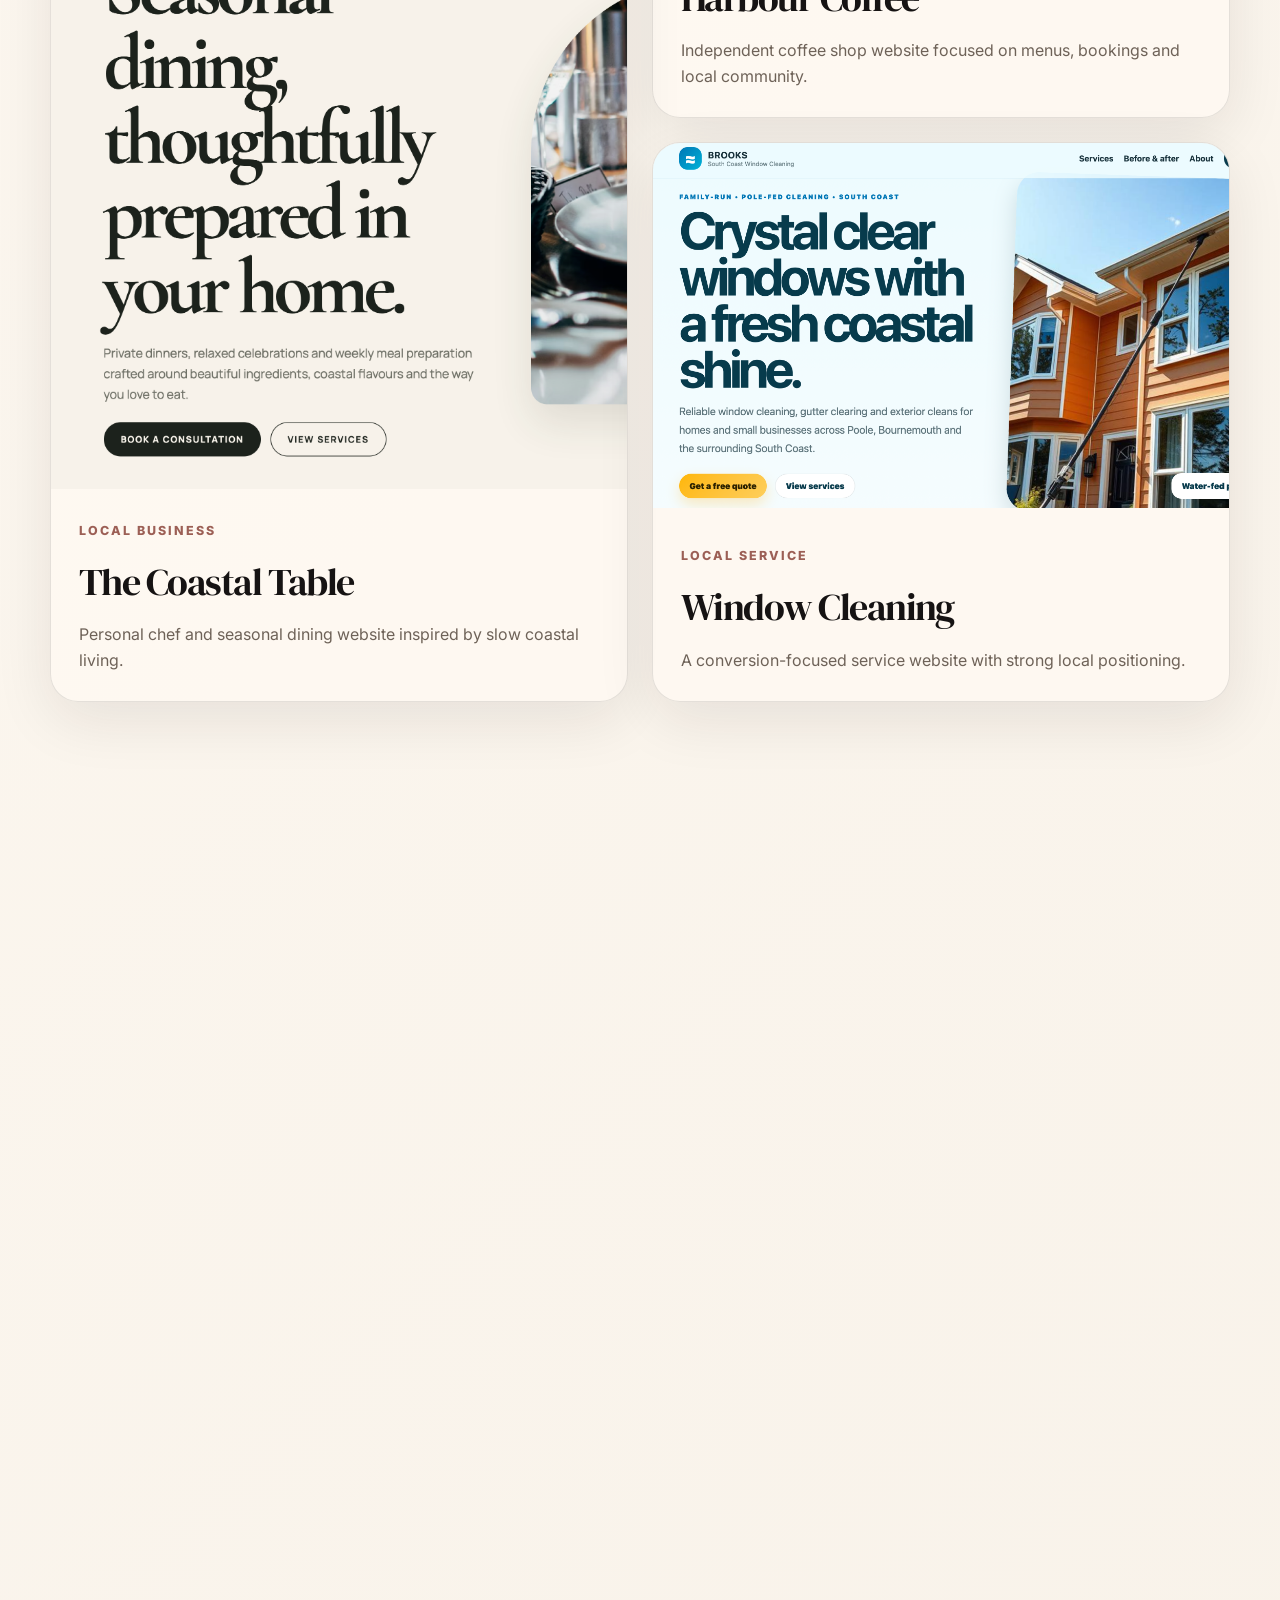
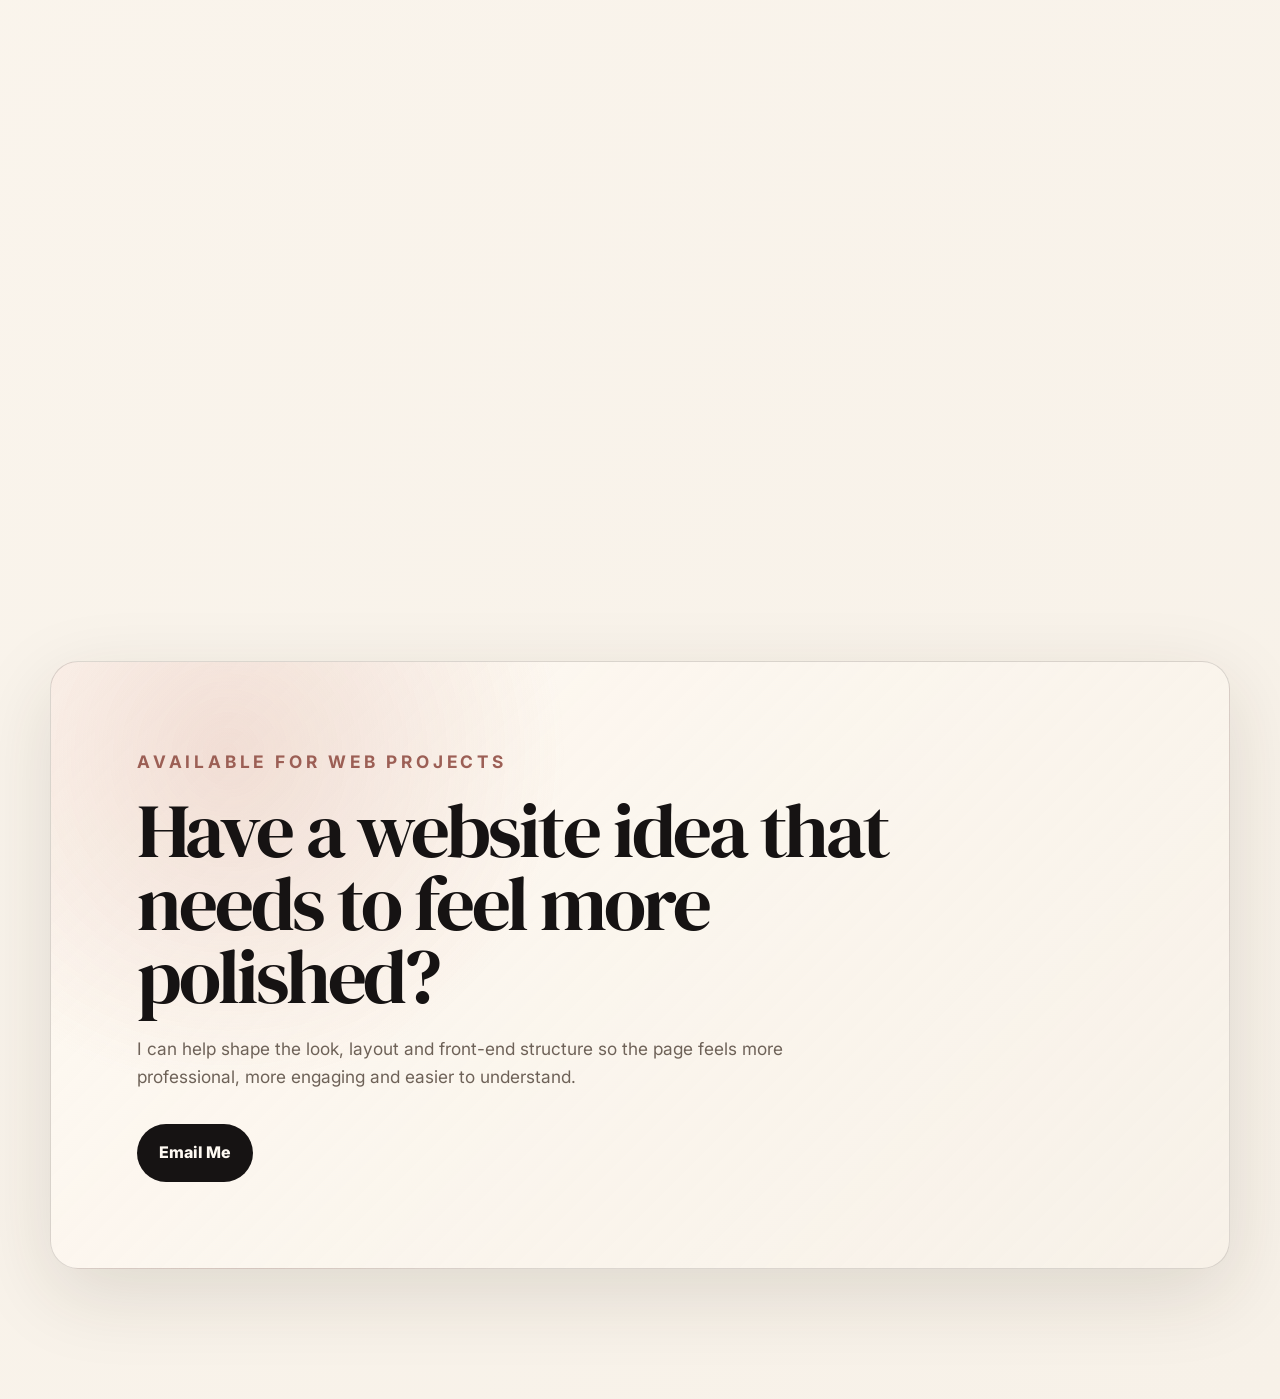
==== commit 718ef415: "Change logo text from 'JB' to 'L'" ====
--- a/index.html
+++ b/index.html
@@ -18,12 +18,18 @@
   <div class="cursor-dot" aria-hidden="true"></div>
 
   <header class="site-header">
-    <a class="logo" href="#top">JB</a>
+    <a class="logo" href="#top">L</a>
+<!-- Browser tab icon -->
+<link rel="icon" type="image/png" href="images/favicon.png">
+
+<!-- Apple/mobile icon -->
+<link rel="apple-touch-icon" href="images/apple-touch-icon.png">
 
     <nav class="nav" aria-label="Main navigation">
       <a href="#about">About</a>
-      <a href="#work">Work</a>
-      <a href="#emails">Email</a>
+      <a href="#work">Websites</a>
+      <a href="#emails">Emails</a>
+      <a href="https://lenadesignstudios.wordpress.com">WORDPRESS</a>
       <a href="#contact">Contact</a>
     </nav>
   </header>
@@ -38,7 +44,7 @@
         <h1>
           Websites that feel
           <span>beautiful, clear</span>
-          and purposeful.
+          and built to convert.
         </h1>
 
         <p class="hero__intro">
@@ -54,9 +60,9 @@
 
       <div class="hero__visual reveal">
         <div class="portrait-card tilt-card">
-          <img src="Jasmin.PNG" alt="Portrait of Jasmin Brooks">
+          <img src="Jasmin copy.PNG" alt="Portrait of Jasmin Brooks">
           <div class="floating-note note-one">HTML • CSS • JS</div>
-          <div class="floating-note note-two">Web + email design</div>
+          <div class="floating-note note-two">Web + Email Design</div>
         </div>
       </div>
 
@@ -116,7 +122,7 @@
             <img src="JBCV2.png" alt="My CV">
           </div>
           <div class="project-card__content">
-            <span>Cruriculem Vitate</span>
+            <span>Resume</span>
             <h3>My CV</h3>
             <p>A personal website designed to present experience, skills and direction clearly.</p>
           </div>
@@ -124,7 +130,7 @@
 
     <a class="project-card project-card--wide reveal tilt-card" href="https://jasments.github.io/COFFEEshop/" target="_blank" rel="noopener">
           <div class="project-card__image">
-            <img src="TheCommonRoom.png" alt="Company mock website preview">
+            <img src="TheCommonRoom.png" alt="TheCommonRoom">
           </div>
           <div class="project-card__content">
             <span>Local Business</span>
@@ -135,7 +141,7 @@
 
         <a class="project-card project-card--wide reveal tilt-card" href="https://jasments.github.io/Private-Chef-/" target="_blank" rel="noopener">
           <div class="project-card__image">
-            <img src="TheCoastalTable.png" alt="Company mock website preview">
+            <img src="TheCoastalTable.png" alt="TheCoastalTable">
           </div>
           <div class="project-card__content">
             <span>Local Business</span>
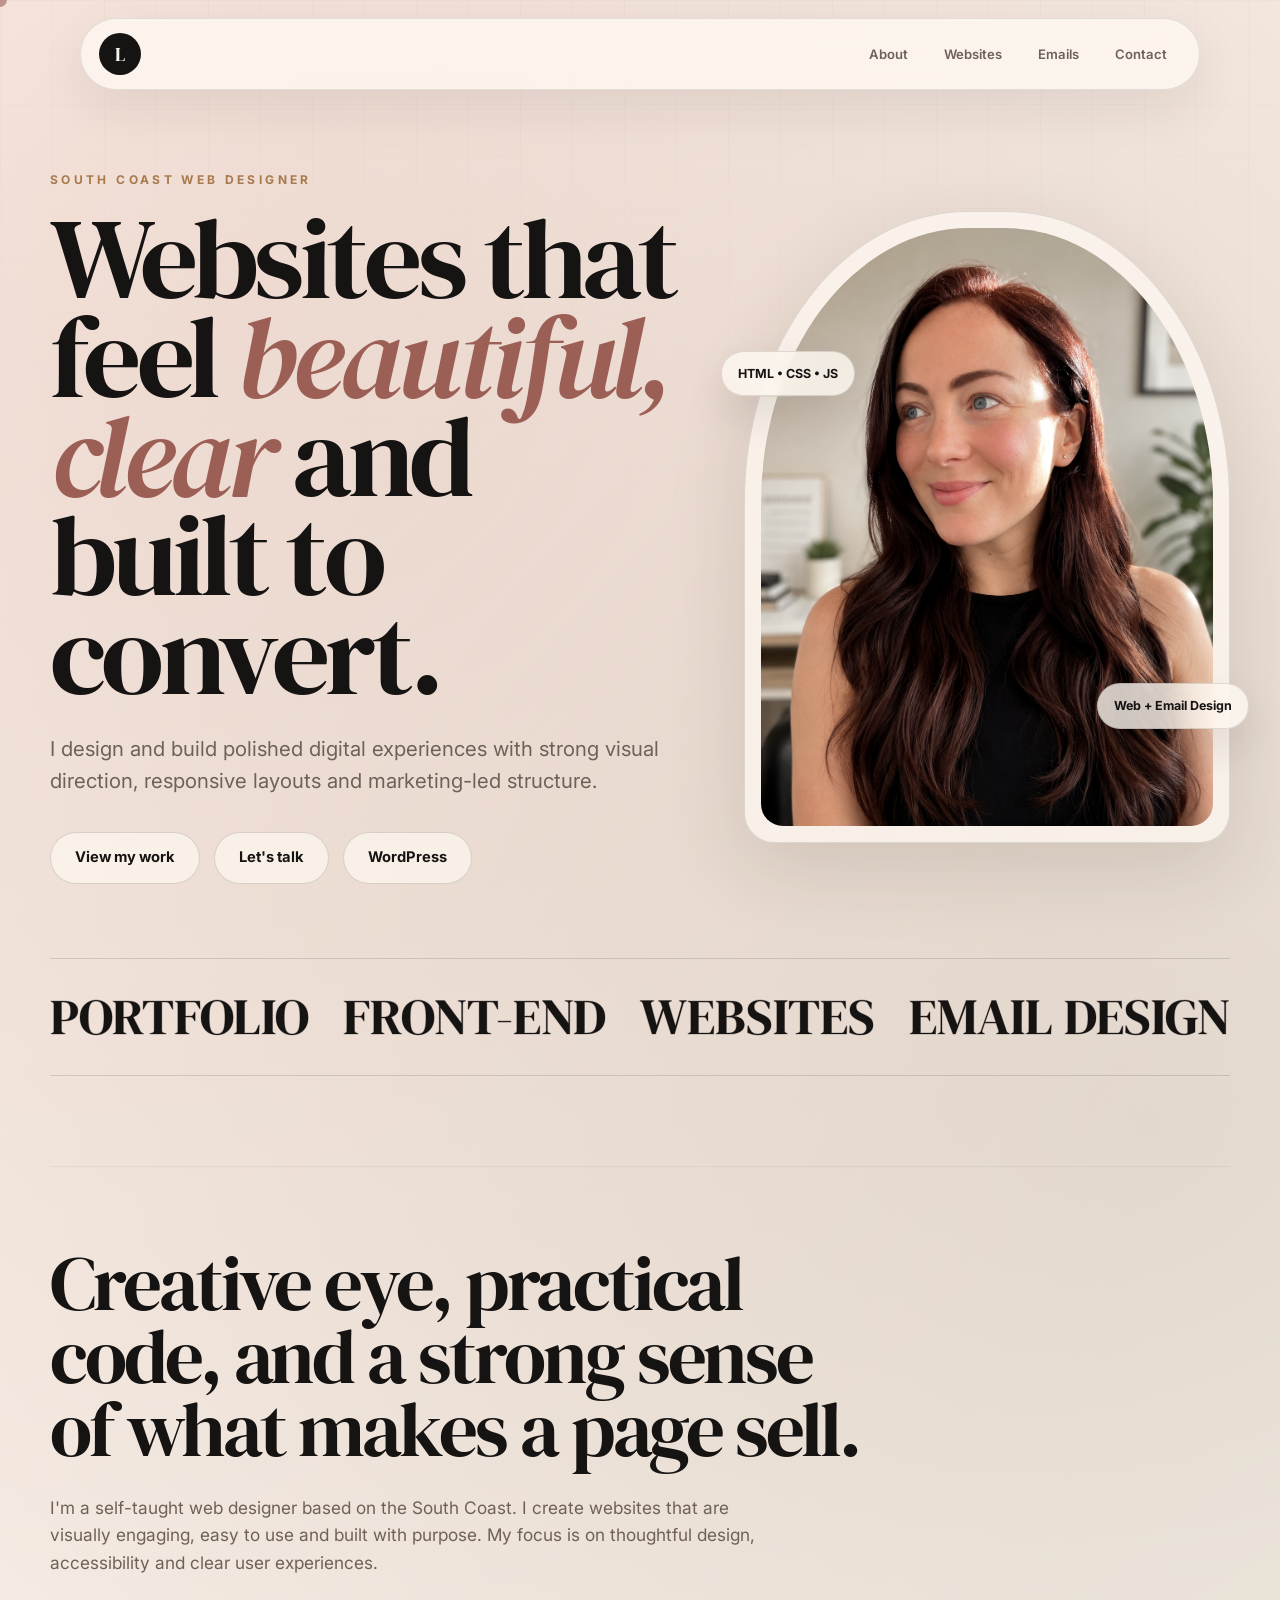
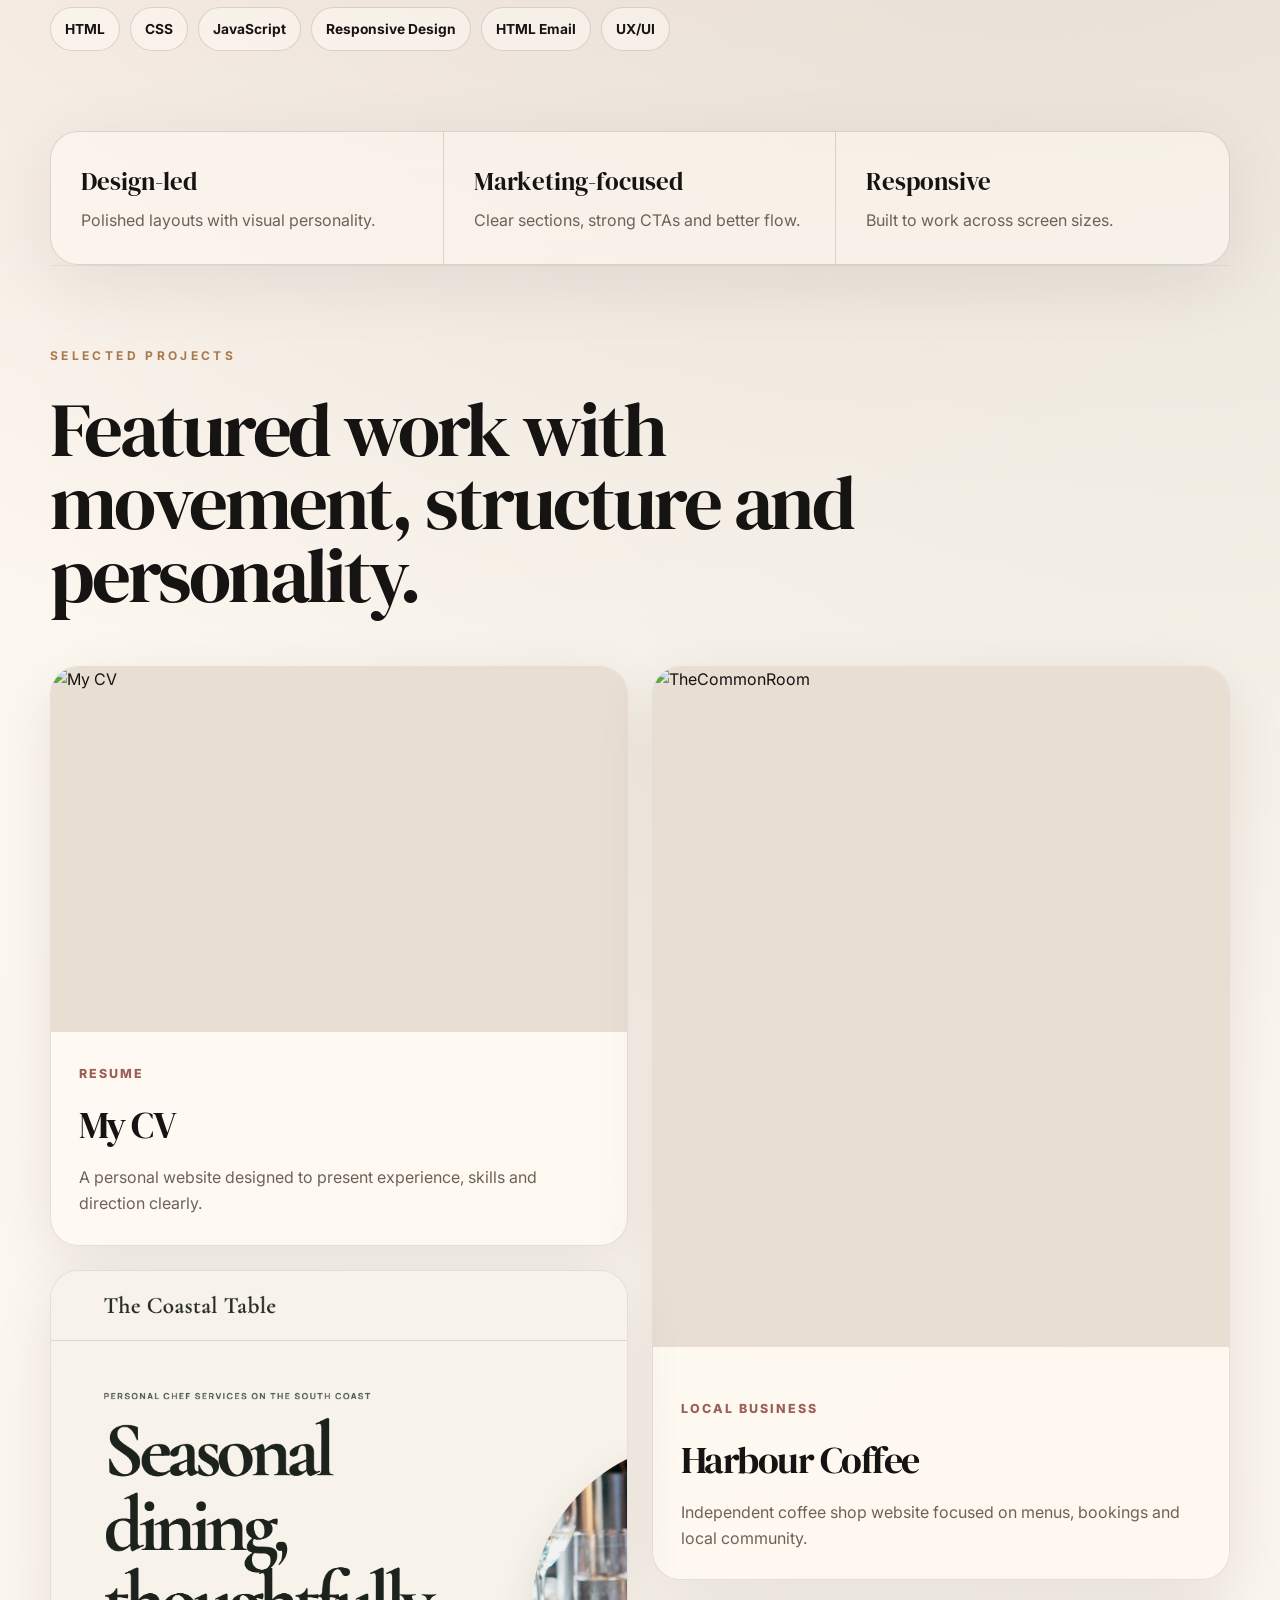
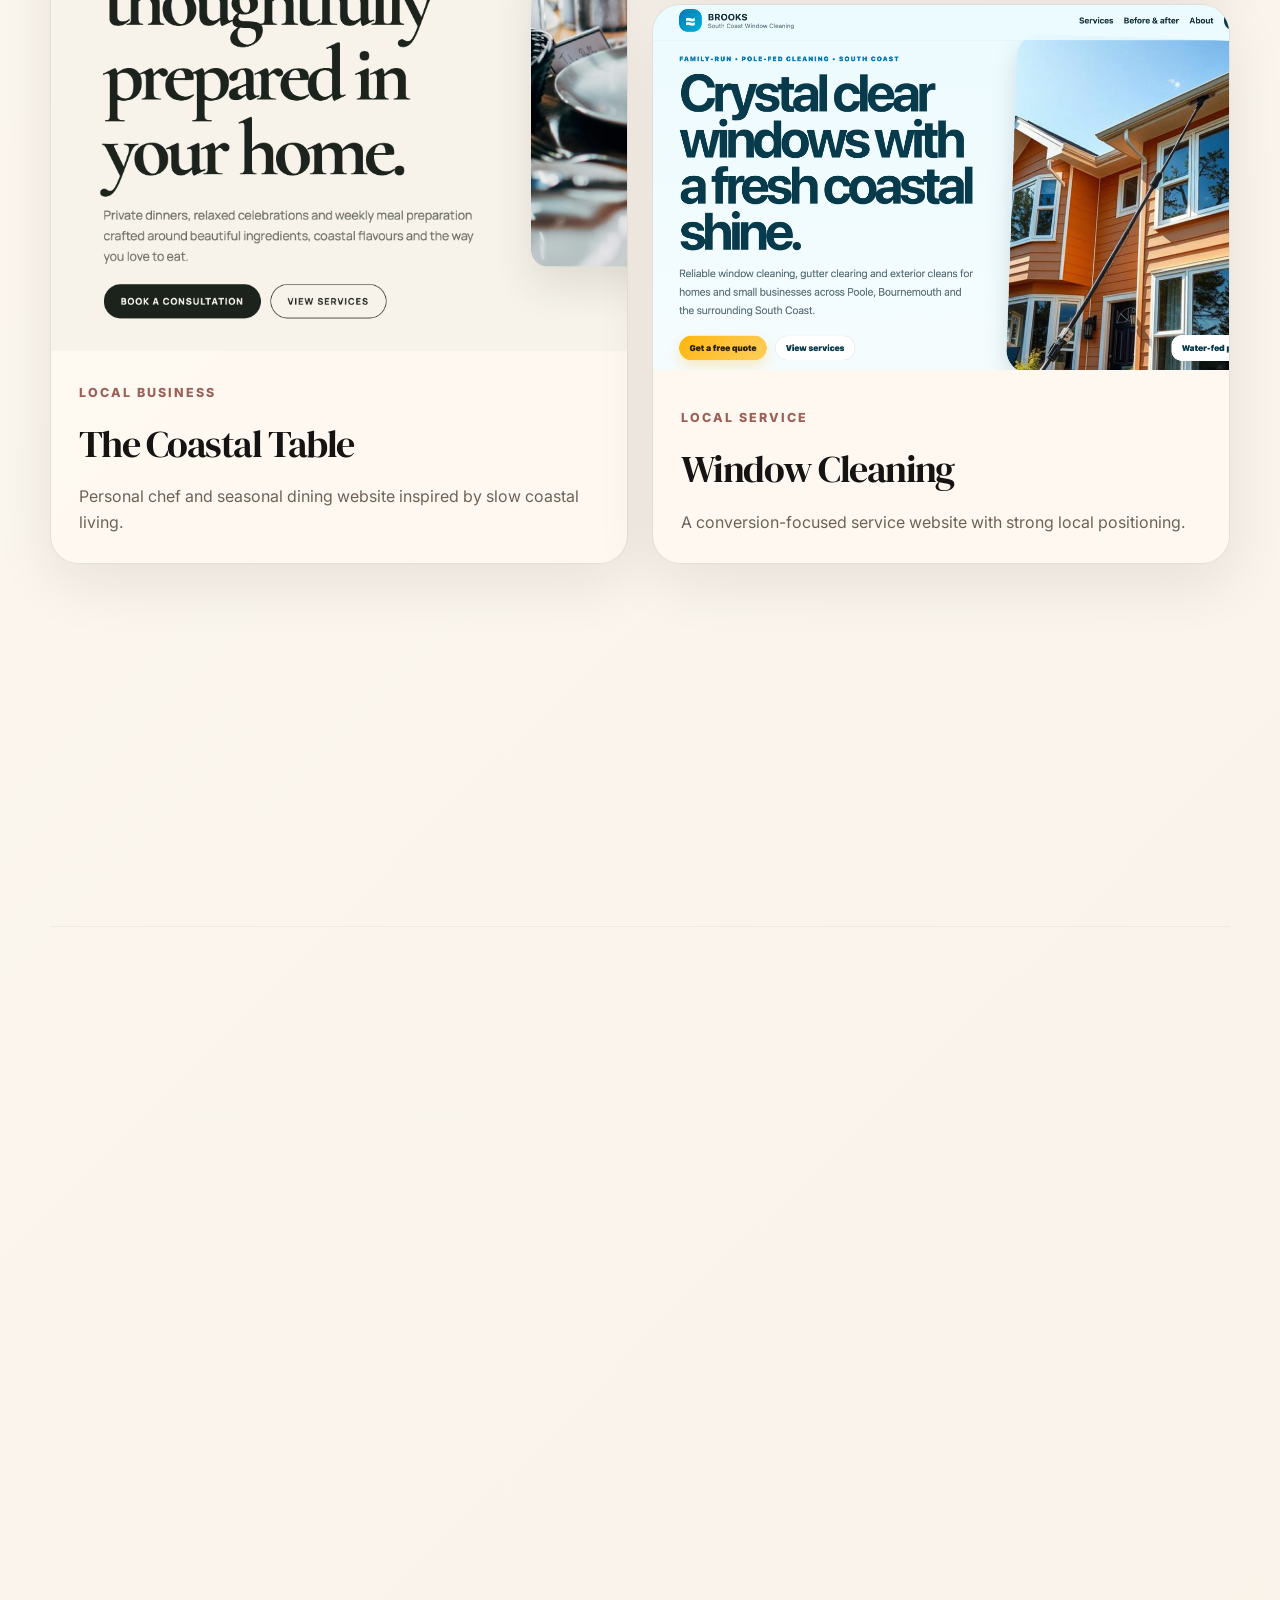
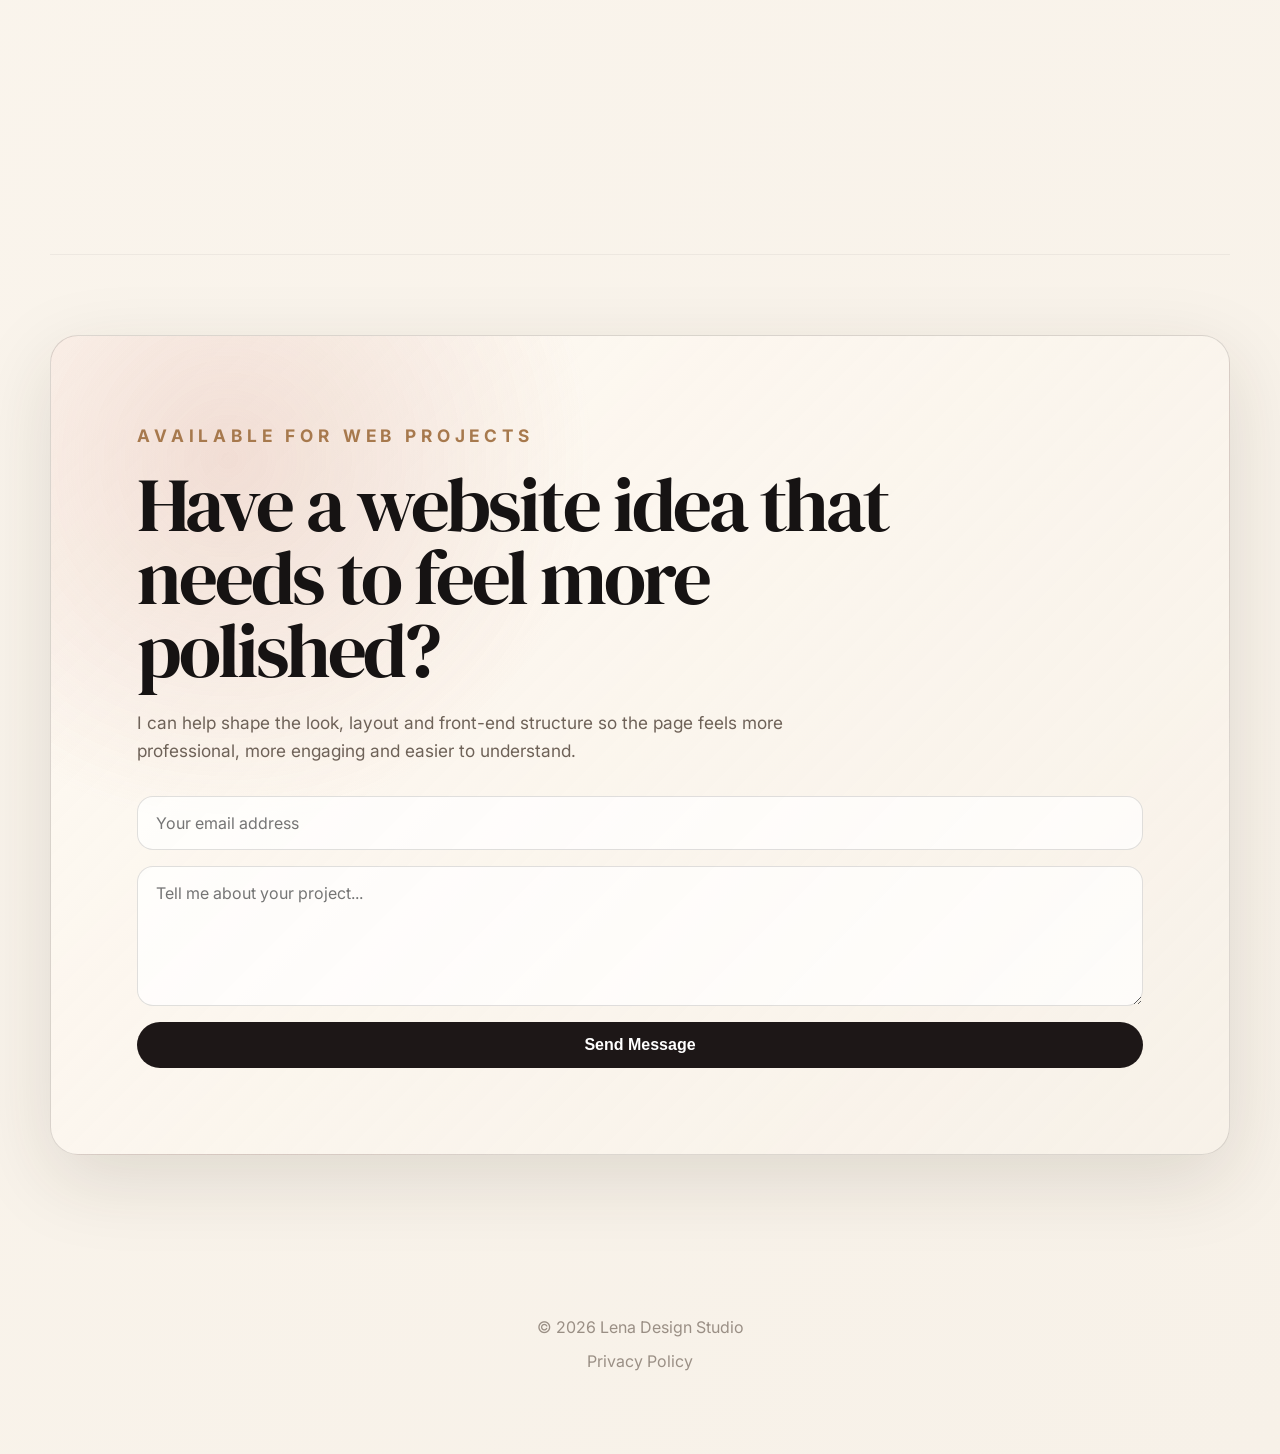
==== commit 6f7d7246: "Update image source for CV in project showcase" ====
--- a/index.html
+++ b/index.html
@@ -4,14 +4,15 @@
   <meta charset="UTF-8" />
   <meta name="viewport" content="width=device-width, initial-scale=1.0" />
 
-  <title>Jasmin Brooks | Web & App Design Portfolio</title>
-  <meta name="description" content="Jasmin Brooks is a South Coast based web and app designer creating polished, strategic websites, portfolios, HTML emails and digital experiences." />
+  <title>Lena Design Studio | Web & App Design Portfolio</title>
+  <meta name="description" content="Lena is a South Coast based web and app designer creating polished, strategic websites, portfolios, HTML emails and digital experiences." />
 
   <link rel="preconnect" href="https://fonts.googleapis.com">
   <link rel="preconnect" href="https://fonts.gstatic.com" crossorigin>
   <link href="https://fonts.googleapis.com/css2?family=DM+Serif+Display:ital@0;1&family=Inter:wght@300;400;500;600;700&display=swap" rel="stylesheet">
 
   <link rel="stylesheet" href="styles.css" />
+
 </head>
 
 <body>
@@ -29,7 +30,6 @@
       <a href="#about">About</a>
       <a href="#work">Websites</a>
       <a href="#emails">Emails</a>
-      <a href="https://lenadesignstudios.wordpress.com">WORDPRESS</a>
       <a href="#contact">Contact</a>
     </nav>
   </header>
@@ -53,8 +53,9 @@
         </p>
 
         <div class="hero__actions">
-          <a class="btn btn--dark magnetic" href="#work">View my work</a>
+          <a class="btn btn--light magnetic" href="#work">View my work</a>
           <a class="btn btn--light magnetic" href="#contact">Let's talk</a>
+          <a class="btn btn--light magnetic" href="https://lenadesignstudios.wordpress.com">WordPress</a>
         </div>
       </div>
 
@@ -119,7 +120,7 @@
       <div class="project-showcase">
         <a class="project-card reveal tilt-card" href="https://jasments.github.io/My-CV/" target="_blank" rel="noopener">
           <div class="project-card__image">
-            <img src="JBCV2.png" alt="My CV">
+            <img src="CV2.png" alt="My CV">
           </div>
           <div class="project-card__content">
             <span>Resume</span>
@@ -203,19 +204,41 @@
       </div>
     </section>
 
-    <!-- CONTACT -->
-    <section class="contact section" id="contact">
-      <div class="contact-card reveal">
-        <p class="eyebrow">Available for web projects</p>
-        <h2>Have a website idea that needs to feel more polished?</h2>
-        <p>
-          I can help shape the look, layout and front-end structure so the page feels more professional,
-          more engaging and easier to understand.
-        </p>
-
-        <a class="contact-link magnetic" href="mailto:brookswebsitedeveloper@gmail.com">
-          Email Me
-        </a>
+
+        <!-- CONTACT -->
+<section class="contact section" id="contact">
+  <div class="contact-card reveal">
+    <p class="eyebrow">Available for web projects</p>
+
+    <h2>Have a website idea that needs to feel more polished?</h2>
+
+    <p>
+      I can help shape the look, layout and front-end structure so the page
+      feels more professional, more engaging and easier to understand.
+    </p>
+
+    <form action="https://formspree.io/f/xojoavyb" method="POST" class="contact-form">
+
+      <input
+        type="email"
+        name="email"
+        placeholder="Your email address"
+        required
+      >
+
+      <textarea
+        name="message"
+        placeholder="Tell me about your project..."
+        required
+      ></textarea>
+
+      <button type="submit" class="contact-btn">
+        Send Message
+      </button>
+
+    </form>
+  </div>
+</section>
       </div>
     </section>
 
@@ -229,7 +252,13 @@
       <img class="modal__img" id="modalImg" alt="Full email preview">
     </div>
   </div>
-
+<footer class="site-footer">
+  <p>© 2026 Lena Design Studio</p>
+  <a href="privacy.html">Privacy Policy</a>
+</footer>
   <script src="app.js"></script>
+
+
+
 </body>
 </html>
--- a/styles.css
+++ b/styles.css
@@ -1,6 +1,5 @@
 /* =========================
-   JASMIN BROOKS PORTFOLIO
-   Alive / interactive / polished
+   Lena Design Studio
 ========================= */
 
 :root {
@@ -118,7 +117,12 @@
 .section {
   width: min(1180px, calc(100% - 34px));
   margin: 0 auto;
-  padding: 130px 0;
+  padding: 80px 0;
+  scroll-margin-top: 10px;
+}
+.section:not(:first-of-type) {
+  border-top: 1px solid rgba(22, 19, 19, 0.05);
+  padding-top: 80px;
 }
 
 .eyebrow,
@@ -219,12 +223,13 @@
   border-radius: 46% 46% 30px 30px;
   background: rgba(255, 250, 243, .7);
   border: 1px solid rgba(22, 19, 19, .12);
-  box-shadow: var(--shadow);
+  box-shadow: var(--shadow);}
+
 .project-card:hover {
   transform: translateY(-6px);
   box-shadow: 0 28px 70px rgba(38, 27, 20, 0.13);
 }
-}
+
 
 .portrait-card img {
   aspect-ratio: 4 / 5;
@@ -719,6 +724,14 @@
   .contact-link {
     width: 100%;
   }
+   .btn,
+.contact-link {
+  width: 100%;
+  display: flex;
+  justify-content: center;
+  align-items: center;
+  text-align: center;
+}
 
   .email-tiles {
     grid-template-columns: 1fr;
@@ -738,6 +751,7 @@
     transition: none !important;
     scroll-behavior: auto !important;
   }
+}
 @media (min-width: 901px) {
   .portrait-card img,
   .about__image img {
@@ -774,7 +788,8 @@
     object-fit: cover;
     object-position: center;
   }
-}/* HERO IMAGE CROPPING */
+}
+/* HERO IMAGE CROPPING */
 
 @media (max-width: 900px) {
   .portrait-card {
@@ -798,21 +813,371 @@
     height: auto;
     object-fit: contain;
   }
-.project-card__image {
-  height: auto;
-}
-
-.project-card__image img {
+
+.site-footer {
+  text-align: center;
+  margin: 80px auto;
+  color: #9a8f85;
+}
+
+.site-footer p {
+  margin-bottom: 8px;
+  color: #9a8f85;
+}
+
+.site-footer a {
+  color: #9a8f85;
+  text-decoration: none;
+}
+
+.site-footer a:hover {
+  color: #161313;
+}
+.legal-page {
+  min-height: 100vh;
+  background: radial-gradient(circle at top left, #f4dfd2, #fbf7ef 45%, #f6efe5);
+  color: #2a2520;
+  font-family: Inter, Arial, sans-serif;
+}
+
+.legal-wrap {
+  width: min(900px, calc(100% - 36px));
+  margin: 0 auto;
+  padding: 38px 0 70px;
+}
+
+.back-link {
+  display: inline-block;
+  margin-bottom: 32px;
+  color: #6f6258;
+  font-size: 0.95rem;
+  text-decoration: none;
+}
+
+.back-link:hover {
+  text-decoration: underline;
+}
+
+.legal-logo {
+  width: 52px;
+  height: 52px;
+  margin: 0 auto 18px;
+  border: 1px solid rgba(150, 111, 72, 0.45);
+  border-radius: 50%;
+  display: grid;
+  place-items: center;
+  color: #a7794d;
+  font-family: "DM Serif Display", Georgia, serif;
+  font-size: 1.2rem;
+}
+
+.legal-card {
+  text-align: center;
+}
+
+.eyebrow {
+  margin: 0 0 10px;
+  color: #a7794d;
+  font-size: 0.75rem;
+  font-weight: 700;
+  letter-spacing: 0.28em;
+  text-transform: uppercase;
+}
+
+.legal-card h1 {
+  margin: 0;
+  font-family: "DM Serif Display", Georgia, serif;
+  font-size: clamp(2.8rem, 7vw, 5.2rem);
+  line-height: 0.95;
+  font-weight: 400;
+  color: #1f1c19;
+}
+
+.updated {
+  margin: 18px 0 18px;
+  color: #9a7654;
+  font-size: 0.82rem;
+  font-weight: 700;
+  letter-spacing: 0.22em;
+  text-transform: uppercase;
+}
+
+.intro {
+  max-width: 720px;
+  margin: 0 auto 44px;
+  color: #62574f;
+  font-size: 1.05rem;
+  line-height: 1.8;
+}
+
+.policy-list {
+  text-align: left;
+  border-top: 1px solid rgba(42, 37, 32, 0.12);
+}
+
+.policy-item {
+  display: grid;
+  grid-template-columns: 54px 1fr;
+  gap: 18px;
+  padding: 24px 0;
+  border-bottom: 1px solid rgba(42, 37, 32, 0.12);
+}
+
+.policy-item span {
+  color: #a7794d;
+  font-family: "DM Serif Display", Georgia, serif;
+  font-size: 1.45rem;
+}
+
+.policy-item h2 {
+  margin: 0 0 8px;
+  color: #2a2520;
+  font-size: 0.82rem;
+  letter-spacing: 0.24em;
+  text-transform: uppercase;
+}
+
+.policy-item p {
+  margin: 0;
+  color: #5f554d;
+  font-size: 1rem;
+  line-height: 1.75;
+}
+
+.legal-footer {
+  margin-top: 34px;
+  color: #4e463f;
+  font-size: 0.95rem;
+  line-height: 1.7;
+}
+
+@media (max-width: 600px) {
+  .legal-wrap {
+    width: min(100% - 28px, 900px);
+    padding-top: 24px;
+  }
+
+  .policy-item {
+    grid-template-columns: 1fr;
+    gap: 8px;
+  }
+
+  .legal-card h1 {
+    font-size: 3rem;
+  }
+}
+.contact-form {
+  margin-top: 32px;
+  display: flex;
+  flex-direction: column;
+  gap: 16px;
+}
+
+.contact-form input,
+.contact-form textarea {
   width: 100%;
-  height: auto;
-  display: block;
-}
-.project-card__image {
-  overflow: hidden;
-}
-
-.project-card__image img {
-  width: 100%;
-  height: auto;
-}
-}
+  padding: 16px 18px;
+  border: 1px solid rgba(0,0,0,.12);
+  border-radius: 16px;
+  background: rgba(255,255,255,.7);
+  font-family: inherit;
+  font-size: 1rem;
+  color: #2b2b2b;
+  transition: all .3s ease;
+}
+
+.contact-form textarea {
+  min-height: 140px;
+  resize: vertical;
+}
+
+.contact-form input:focus,
+.contact-form textarea:focus {
+  outline: none;
+  border-color: #b89d84;
+  box-shadow: 0 0 0 4px rgba(184,157,132,.15);
+}
+
+.contact-btn {
+  padding: 16px 24px;
+  border: none;
+  border-radius: 999px;
+  background: #2b2b2b;
+  color: white;
+  font-size: .95rem;
+  font-weight: 600;
+  cursor: pointer;
+  transition: all .3s ease;
+}
+
+.contact-btn:hover {
+  transform: translateY(-2px);
+  background: #161616;
+}
+@media (max-width: 768px) {
+
+  .contact-form {
+    display: flex;
+    flex-direction: column;
+    gap: 12px;
+  }
+
+  .contact-form input,
+  .contact-form textarea,
+  .contact-form button {
+    width: 100%;
+  }
+
+}
+@media (max-width: 768px) {
+  .hero-title {
+    font-size: 3rem;
+    line-height: 1;
+  }
+}
+footer {
+  padding: 0 20px;
+}
+@media (max-width: 768px) {
+  .contact-card {
+    padding: 32px 24px;
+  }
+}
+.contact-form button {
+  background: #1d1717;
+  color: #fff;
+  border: none;
+  border-radius: 999px;
+  padding: 14px 24px;
+  font-size: 16px;
+  cursor: pointer;
+}
+@media (max-width: 768px) {
+  body {
+    overflow-x: hidden;
+  }
+
+  .legal-page,
+  .privacy-page,
+  main {
+    width: min(100%, calc(100% - 36px));
+    margin: 0 auto;
+    padding: 28px 0 70px;
+  }
+
+  .legal-page h1,
+  .privacy-page h1 {
+    font-size: clamp(3rem, 13vw, 4rem);
+    line-height: 0.95;
+  }
+
+  .legal-page h2,
+  .privacy-page h2 {
+    font-size: clamp(2.4rem, 11vw, 3.2rem);
+    line-height: 1;
+    max-width: 100%;
+  }
+
+  .legal-page p,
+  .privacy-page p {
+    font-size: 1rem;
+    line-height: 1.7;
+    max-width: 100%;
+  }
+
+  .back-link {
+    display: inline-block;
+    margin-bottom: 24px;
+    font-size: 1rem;
+  }
+   @media (max-width: 768px) {
+  .legal-page {
+    width: 100%;
+    max-width: none;
+    padding: 28px 20px 80px;
+    margin: 0;
+  }
+
+  .legal-page * {
+    max-width: 100%;
+  }
+
+  .legal-page h1 {
+    font-size: 46px;
+    line-height: 0.95;
+  }
+
+  .legal-page h2 {
+    font-size: 38px;
+    line-height: 1;
+    word-break: normal;
+    overflow-wrap: anywhere;
+  }
+
+  .legal-page p {
+    font-size: 18px;
+    line-height: 1.65;
+  }
+@media (max-width: 768px) {
+  .project-card img,
+  .email-card img,
+  .portfolio-card img {
+    width: 100%;
+    height: auto;
+    object-fit: contain;
+    object-position: top center;
+  }
+@media (max-width: 768px) {
+  body {
+    overflow-x: hidden;
+  }
+
+  main {
+    width: 100%;
+    max-width: 100%;
+    padding: 28px 20px 80px;
+    margin: 0;
+  }
+
+  main h1 {
+    font-size: 46px;
+    line-height: 0.95;
+  }
+
+  main h2 {
+    font-size: 38px;
+    line-height: 1;
+    overflow-wrap: break-word;
+  }
+
+  main p {
+    font-size: 18px;
+    line-height: 1.65;
+  }
+@media (max-width: 768px) {
+
+  .legal-wrap {
+    width: 100%;
+    max-width: 100%;
+    padding: 30px 20px;
+    margin: 0 auto;
+    box-sizing: border-box;
+  }
+
+  .legal-wrap h1 {
+    font-size: 48px;
+    line-height: 0.95;
+  }
+
+  .legal-wrap h2 {
+    font-size: 36px;
+    line-height: 1;
+    overflow-wrap: break-word;
+  }
+
+  .legal-wrap p {
+    font-size: 18px;
+    line-height: 1.7;
+  }
+}
+}
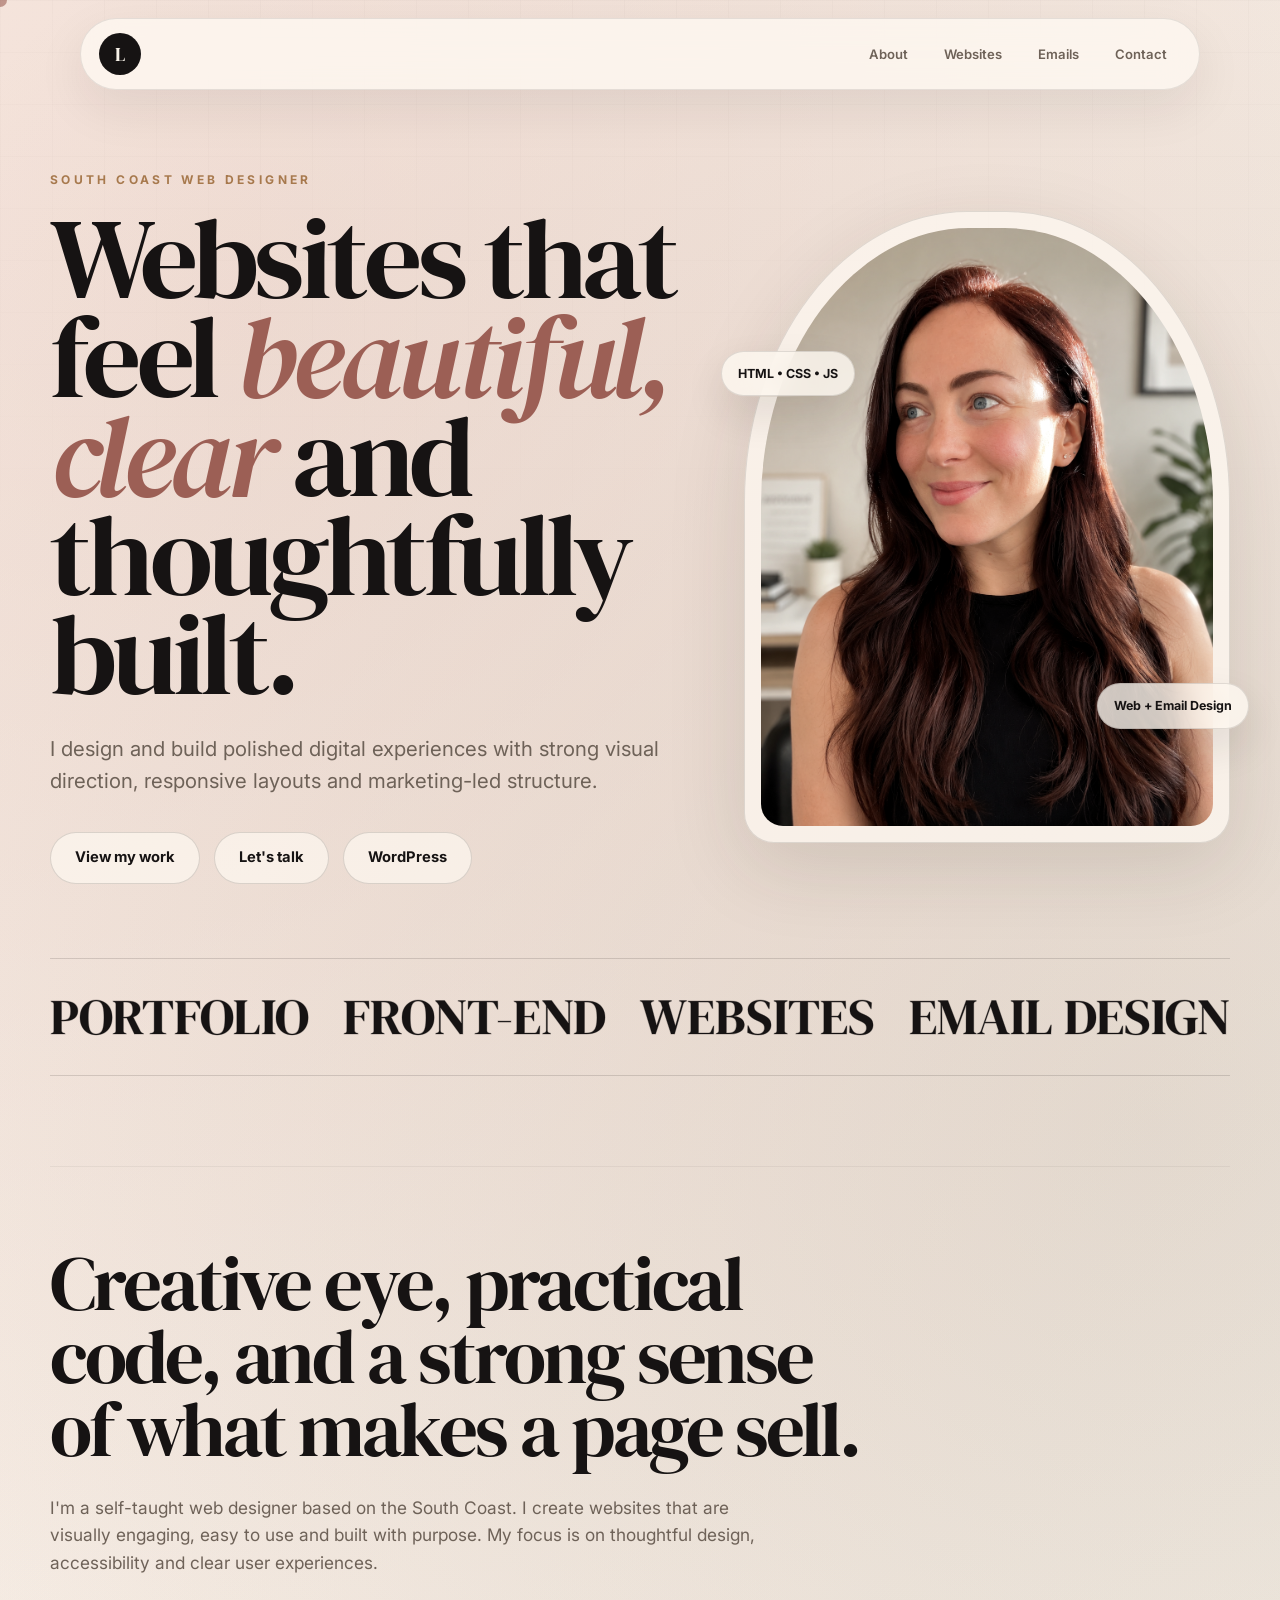
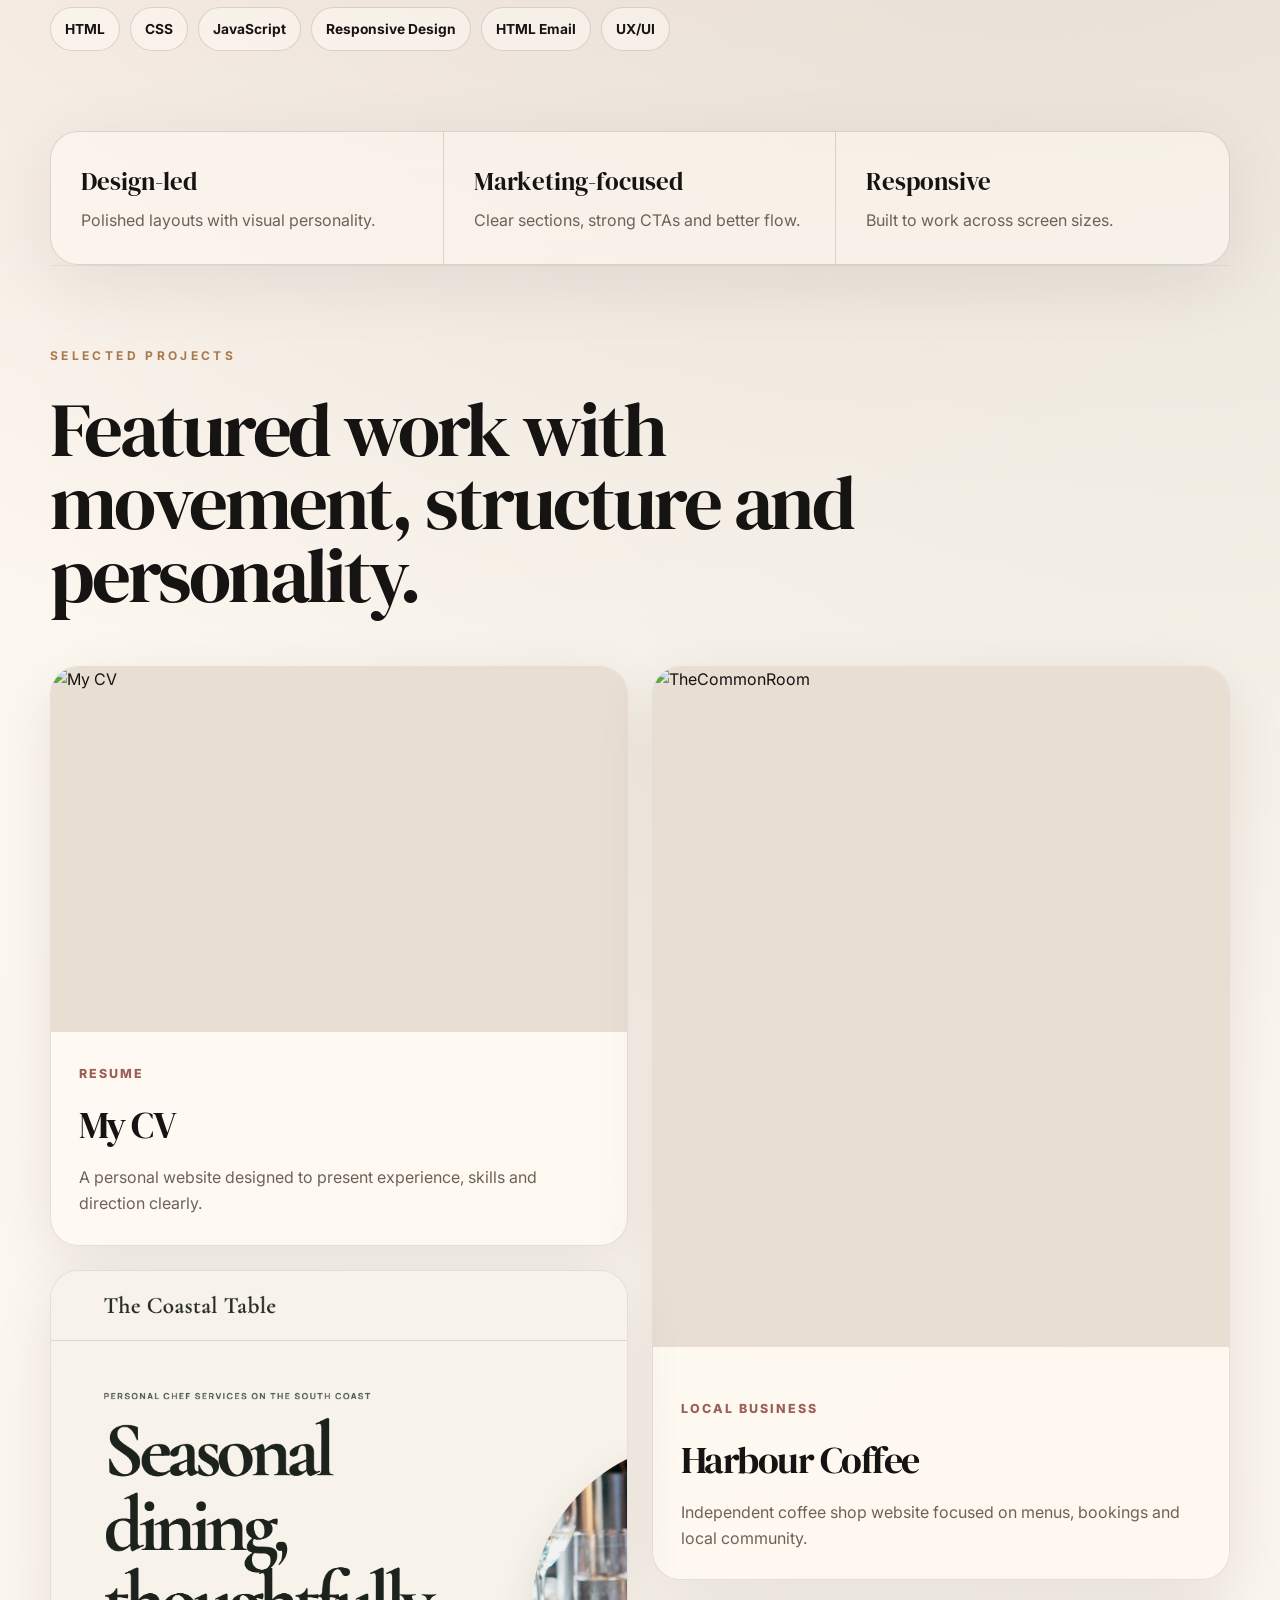
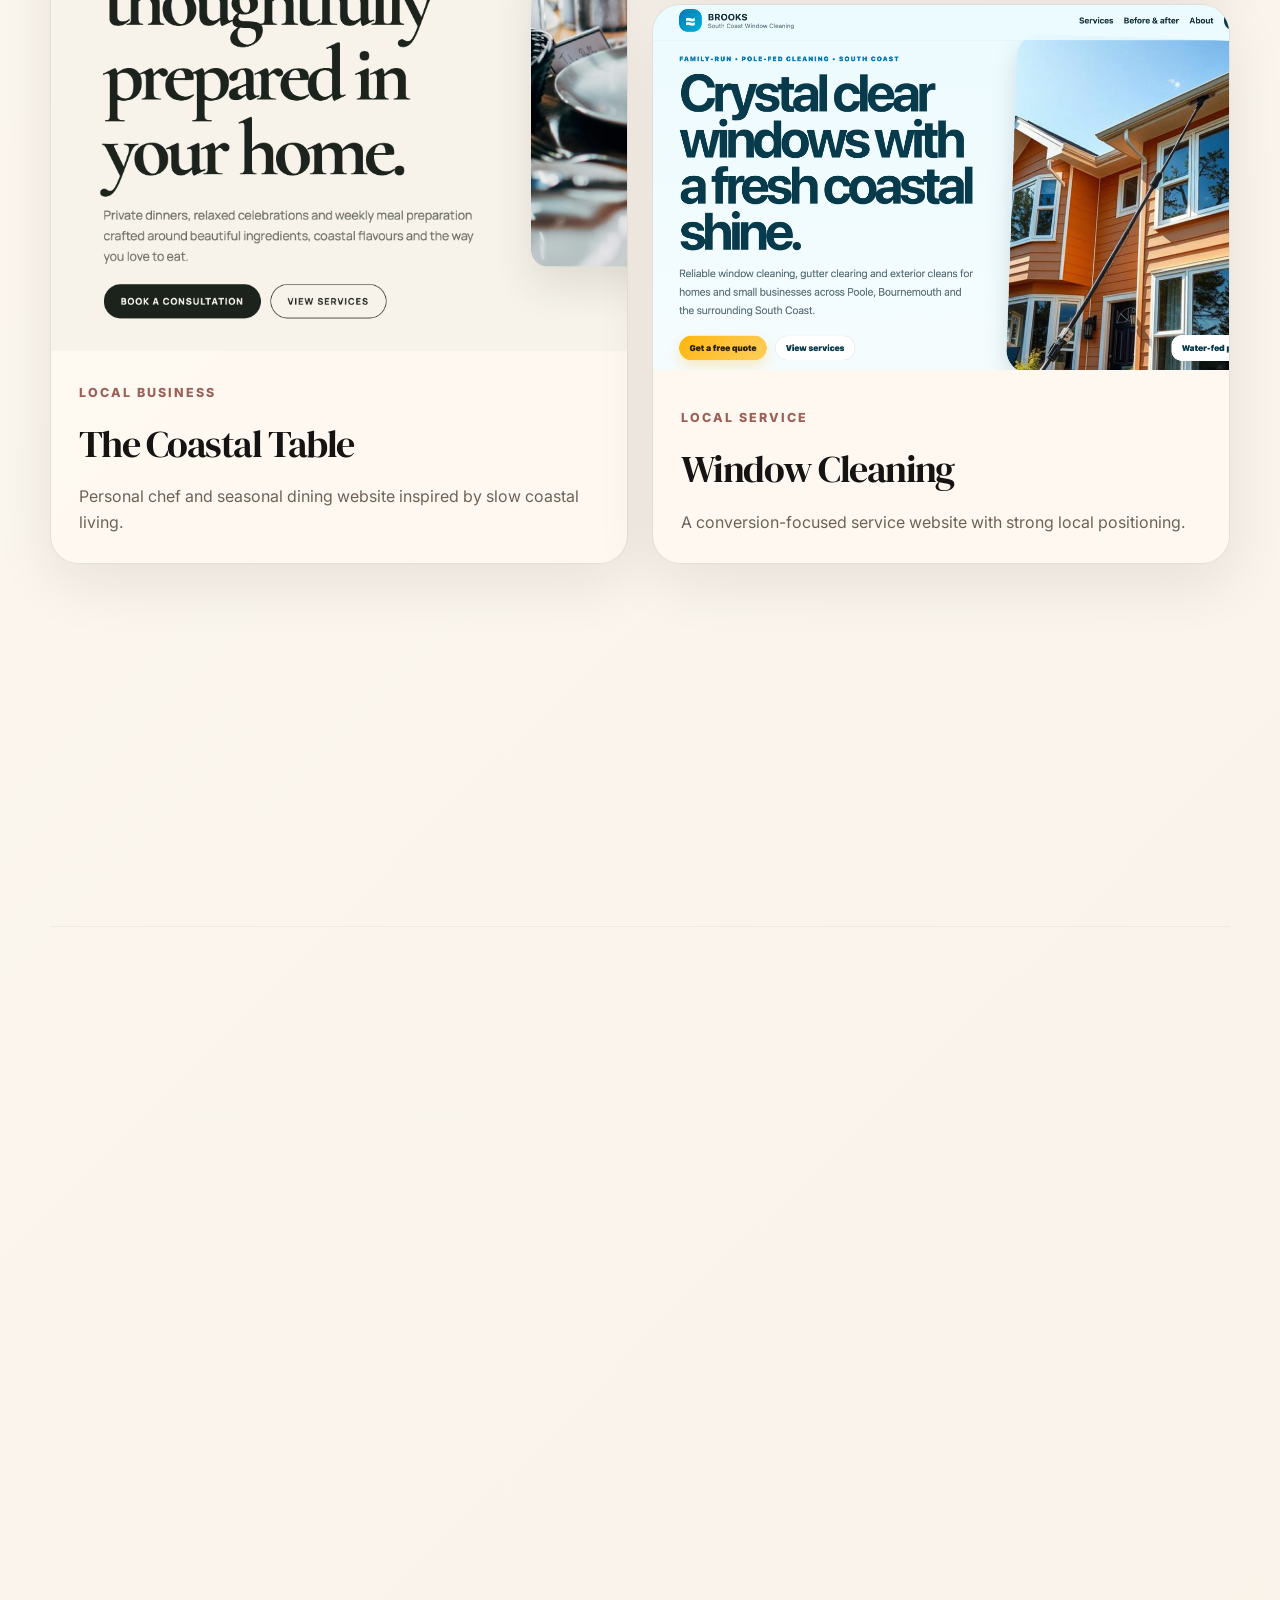
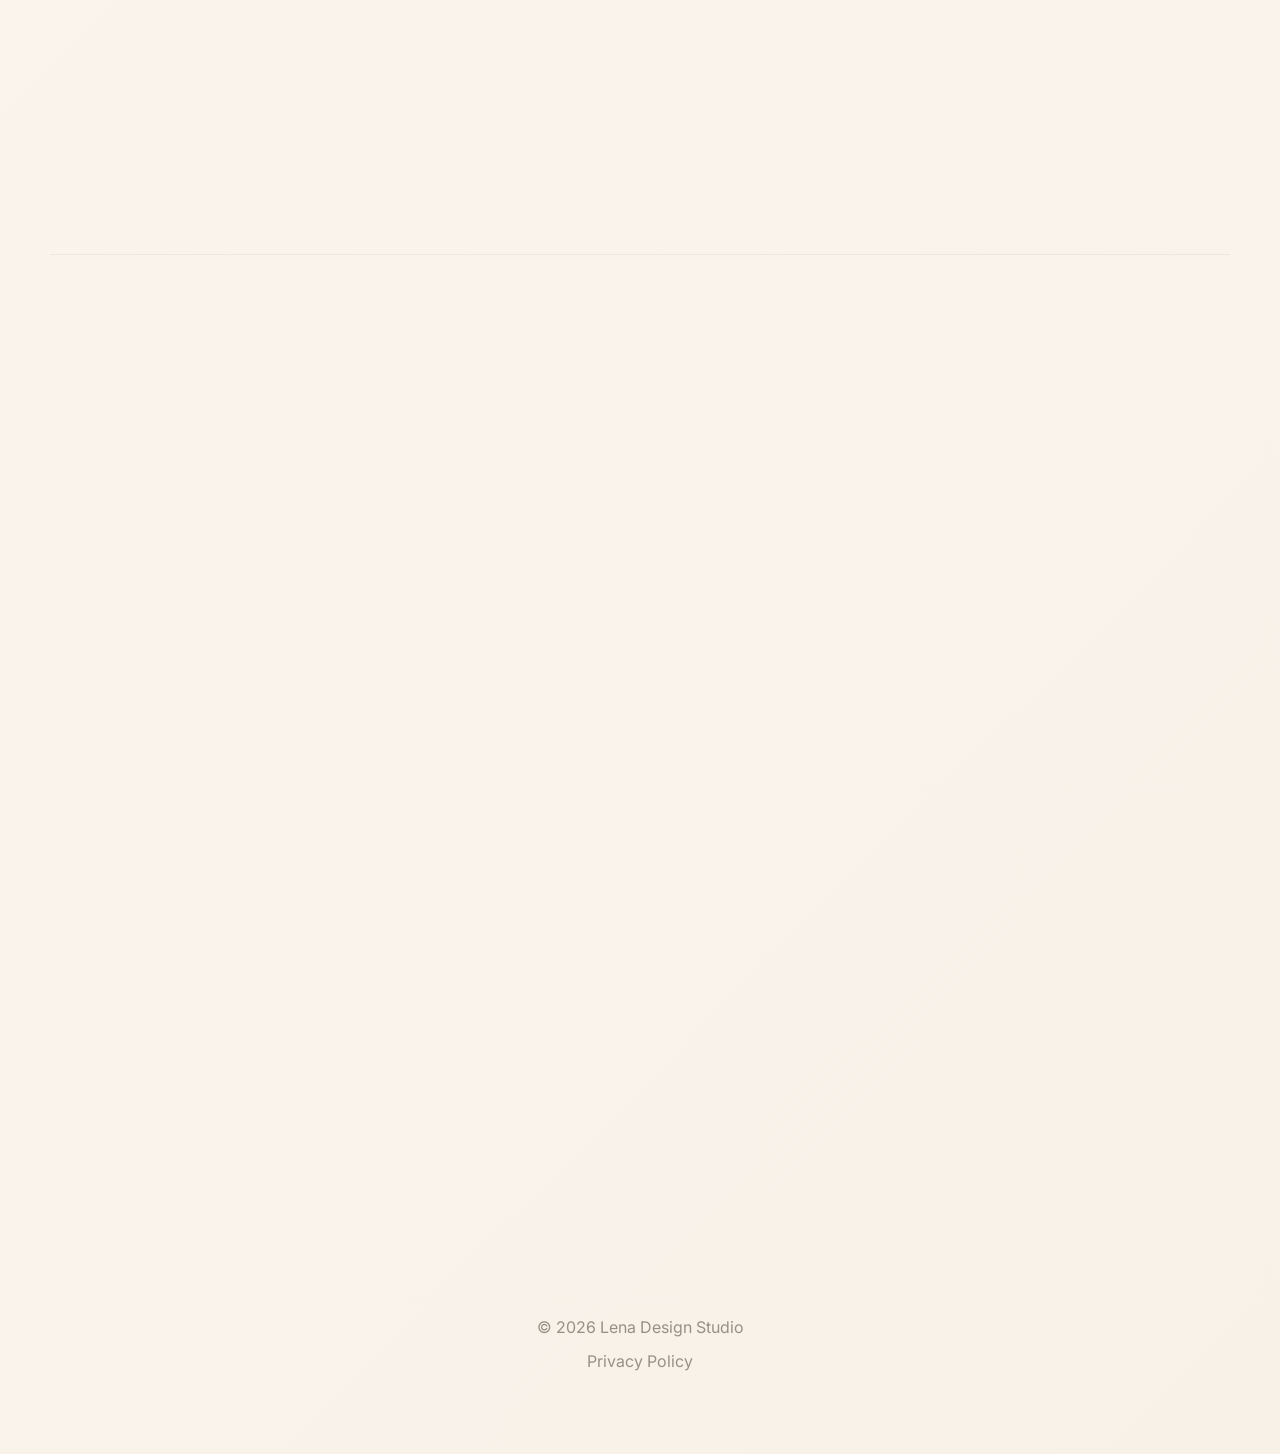
==== commit f543776a: "Update h1 text for clarity and intent" ====
--- a/index.html
+++ b/index.html
@@ -44,7 +44,7 @@
         <h1>
           Websites that feel
           <span>beautiful, clear</span>
-          and built to convert.
+          and thoughtfully built.
         </h1>
 
         <p class="hero__intro">
